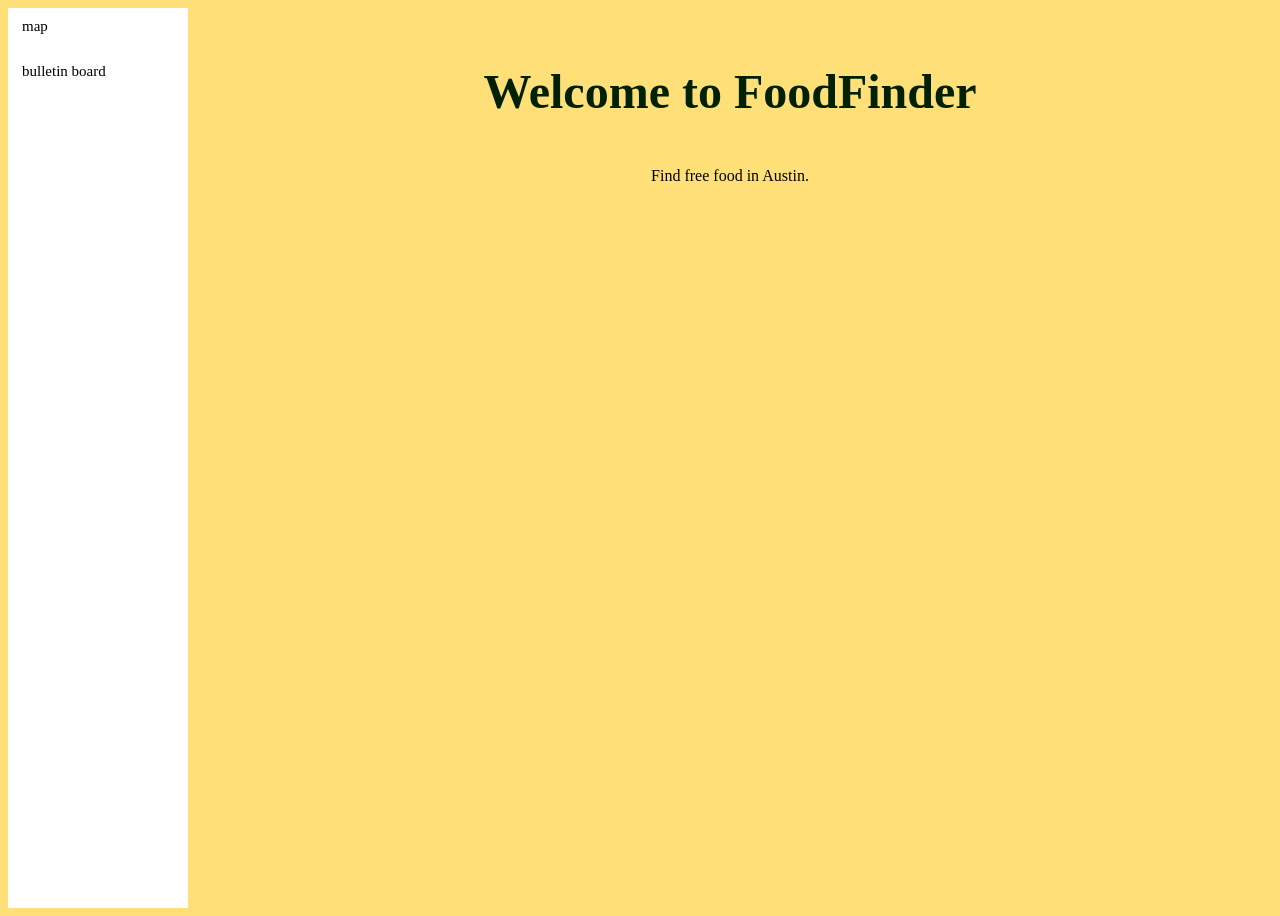
==== foodfinder/bulletin.html @ 20ea18d5 "added bulletin page" ====
<!DOCTYPE html>

<html>
   <head>
       <title>FoodFinder</title>

       <link rel="stylesheet" href="style.css">

   </head>

   <body>

       <div class="layout">

        <nav>
            <a href="index.html">map</a>
            <a href="bulletin.html">bulletin board</a>
        </nav>

        <main>

            <h1>Welcome to FoodFinder</h1>
           <p>Find free food in Austin.</p>

        </main>
           
       </div>

       <script src="script.js"></script>
   </body>
</html>
---- foodfinder/style.css ----
/* whole page i guess */
body {
    background-color: rgb(255, 223, 120);
}

/* text types */

h1 { /* heading 1 */
    color: rgb(2, 33, 2);
    font-size: 48px;
}

h2 { /* heading 2 */
    color: black;
    font-size: 30px;
}

p { /* paragraph */
    color: black;
    font-size: 16px;
}

/* wraps the page in a horizontal flex container; nav and main */
.layout {
    display: flex;
    min-height: 100vh; /* 100% of the height */
}


/* sidebar nav */
nav {
    width: 180px;
    background-color: white;
    display: flex;
    flex-direction: column;
    padding: 24px, 12px;
    gap: 8px;
}

nav a {
    color: black;
    text-decoration: none;
    padding: 10px 14px;
    border-radius: 8px;
    font-size: 15px;
}

nav a:hover {
    background-color: rgba(0, 0, 0, 0.1);
}

main {
    flex: 1;
    padding: 24px;

    display: flex;
    flex-direction: column;
    align-items: center;
}

.card {
    background-color: rgb(255, 149, 0);
    border: 1px solid rgb(255, 255, 255);
    border-radius: 12px;
    padding: 16px;
    margin-bottom: 12px;
}

main h1, main h2, main p, .card, {
  width: 100%;
  max-width: 700px;
}

/* map */
#map {
    width: 100%;
    height: 500px;
}
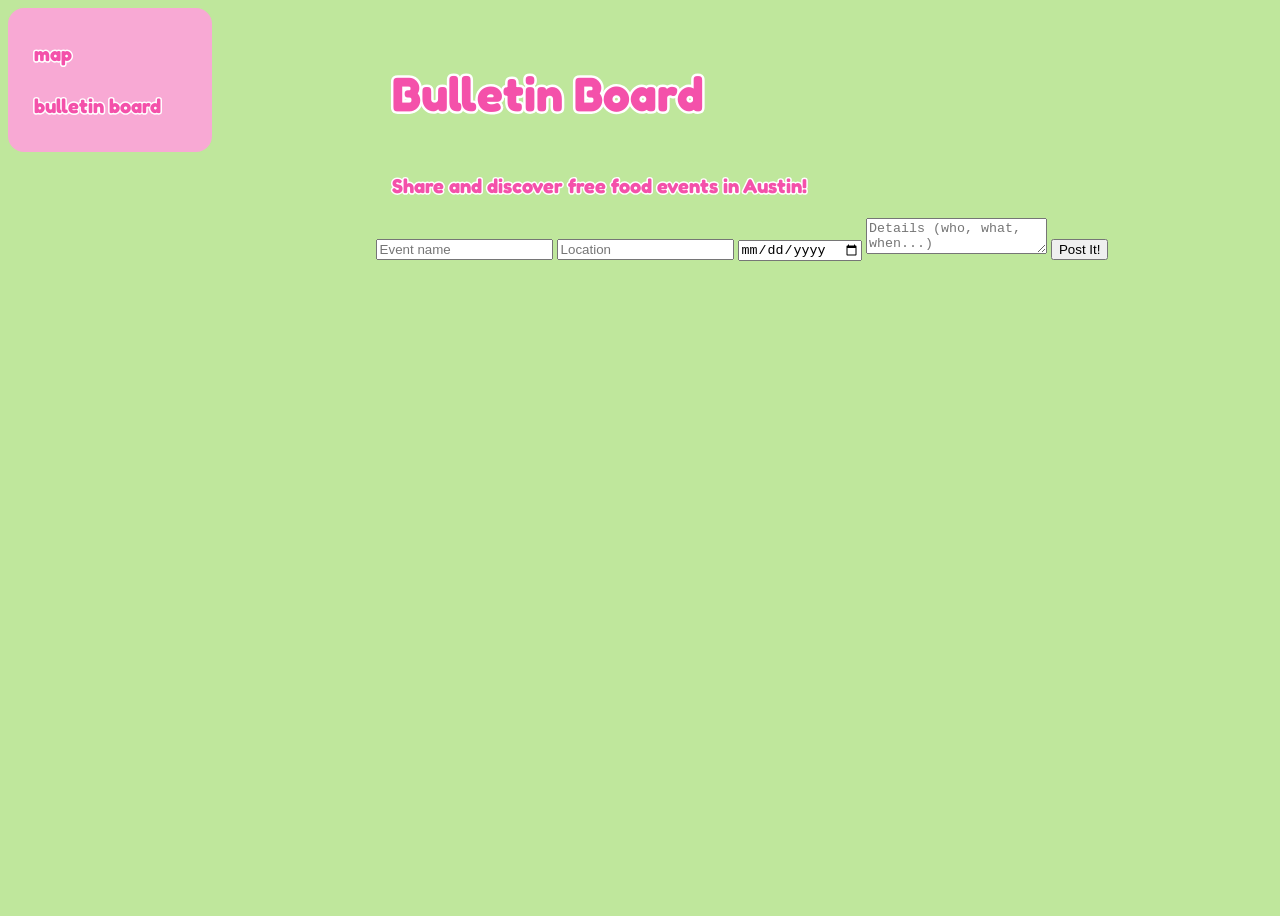
==== commit 2c2d7704: "pink & green font, added functionality to bulletin board" ====
--- a/foodfinder/bulletin.html
+++ b/foodfinder/bulletin.html
@@ -2,9 +2,10 @@
 
 <html>
    <head>
-       <title>FoodFinder</title>
+       <title>Food Finder - Bulletin Board</title>
 
        <link rel="stylesheet" href="style.css">
+       <link href="https://fonts.googleapis.com/css2?family=Fredoka:wght@700&display=swap" rel="stylesheet">
 
    </head>
 
@@ -19,8 +20,20 @@
 
         <main>
 
-            <h1>Welcome to FoodFinder</h1>
-           <p>Find free food in Austin.</p>
+            <h1>Bulletin Board</h1>
+            <p>Share and discover free food events in Austin!</p>
+
+            <!-- code for allowing people to make submissions -->
+            <div class="form-container">
+                <input type="text" id="event-title" placeholder="Event name" />
+                <input type="text" id="event-location" placeholder="Location" />
+                <input type="date" id="event-date" />
+                <textarea id="event-desc" placeholder="Details (who, what, when...)"></textarea>
+                <button onclick="addPost()">Post It!</button>
+            </div>
+
+            <!-- code for displaying posts -->
+            <div class="board" id="board"></div>
 
         </main>
            
--- a/foodfinder/style.css
+++ b/foodfinder/style.css
@@ -2,24 +2,32 @@
 
 /* whole page i guess */
 body {
-    background-color: rgb(255, 223, 120);
+    background-color: rgb(191, 231, 156);
+    font-family: 'Fredoka', sans-serif;
+    font-weight: 700;
 }
 
 /* text types */
 
 h1 { /* heading 1 */
-    color: rgb(2, 33, 2);
+    color: rgb(244, 81, 170);
     font-size: 48px;
+    -webkit-text-stroke: 5px white;
+    paint-order: stroke fill;
 }
 
 h2 { /* heading 2 */
-    color: black;
+    color: rgb(244, 81, 170);
     font-size: 30px;
+    -webkit-text-stroke: 3px white;
+    paint-order: stroke fill;
 }
 
 p { /* paragraph */
-    color: black;
-    font-size: 16px;
+    color: rgb(244, 81, 170);
+    font-size: 20px;
+    -webkit-text-stroke: 3px white;
+    paint-order: stroke fill;
 }
 
 /* wraps the page in a horizontal flex container; nav and main */
@@ -32,23 +40,29 @@
 /* sidebar nav */
 nav {
     width: 180px;
-    background-color: white;
+    background-color: rgb(248, 169, 212);
     display: flex;
     flex-direction: column;
-    padding: 24px, 12px;
+    padding: 24px 12px;
     gap: 8px;
+    height: fit-content;
+    border-radius: 16px;
 }
 
 nav a {
-    color: black;
+    color: rgb(244, 81, 170);
     text-decoration: none;
     padding: 10px 14px;
     border-radius: 8px;
-    font-size: 15px;
+    font-size: 20px;
+    -webkit-text-stroke: 3px white;
+    paint-order: stroke fill;
+    transition: transform 0.15s ease;
 }
 
 nav a:hover {
-    background-color: rgba(0, 0, 0, 0.1);
+    background-color: rgba(255, 255, 255, 0.1);
+    transform: scale(1.08);
 }
 
 main {
@@ -68,7 +82,7 @@
     margin-bottom: 12px;
 }
 
-main h1, main h2, main p, .card, {
+main h1, main h2, main p, .card {
   width: 100%;
   max-width: 700px;
 }
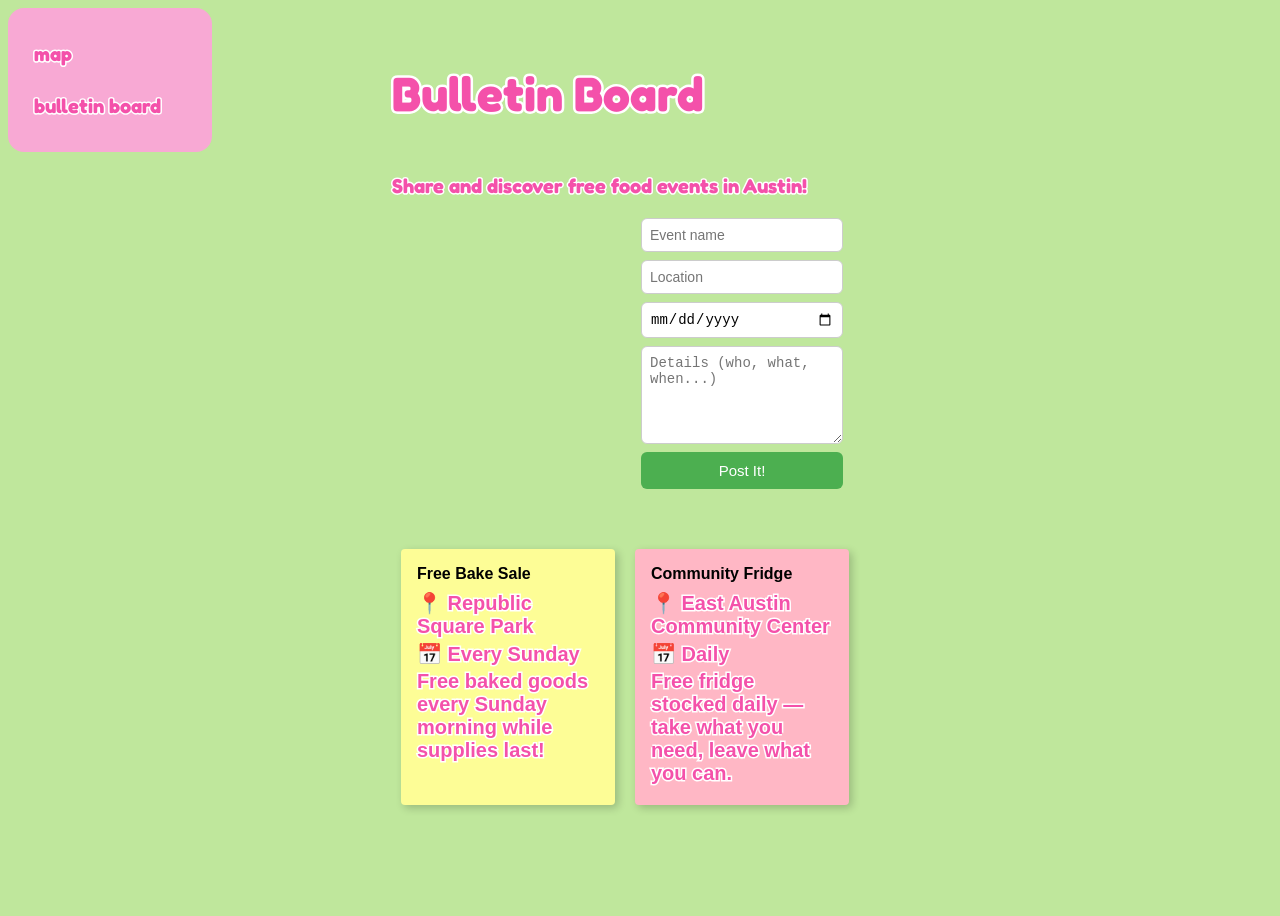
==== commit d64430db: "added a bulletin.js file and some style stuff to handle bulletin page - can now submit posts and dis" ====
--- a/foodfinder/bulletin.html
+++ b/foodfinder/bulletin.html
@@ -39,7 +39,7 @@
            
        </div>
 
-       <script src="script.js"></script>
+       <script src="bulletin.js"></script>
    </body>
 </html>
 
--- a/foodfinder/style.css
+++ b/foodfinder/style.css
@@ -91,4 +91,63 @@
 #map {
     width: 100%;
     height: 500px;
+}
+
+.form-container {
+  display: flex;
+  flex-direction: column;
+  gap: 8px;
+  max-width: 400px;
+  margin-bottom: 40px;
+}
+
+.form-container input,
+.form-container textarea {
+  padding: 8px;
+  border: 1px solid #ccc;
+  border-radius: 6px;
+  font-size: 14px;
+}
+
+.form-container textarea {
+  height: 80px;
+  resize: vertical;
+}
+
+.form-container button {
+  padding: 10px;
+  background-color: #4caf50;
+  color: white;
+  border: none;
+  border-radius: 6px;
+  cursor: pointer;
+  font-size: 15px;
+}
+
+/* The bulletin board grid */
+.board {
+  display: grid;
+  grid-template-columns: repeat(auto-fill, minmax(200px, 1fr));
+  gap: 20px;
+  padding: 20px 0;
+}
+
+/* Individual sticky notes */
+.sticky-note {
+  padding: 16px;
+  border-radius: 4px;
+  box-shadow: 3px 3px 8px rgba(0,0,0,0.2);
+  min-height: 160px;
+  font-family: 'Segoe UI', sans-serif;
+  font-size: 14px;
+  /* Slight random tilt would go here — see note below */
+}
+
+.sticky-note h3 {
+  margin: 0 0 8px 0;
+  font-size: 16px;
+}
+
+.sticky-note p {
+  margin: 4px 0;
 }
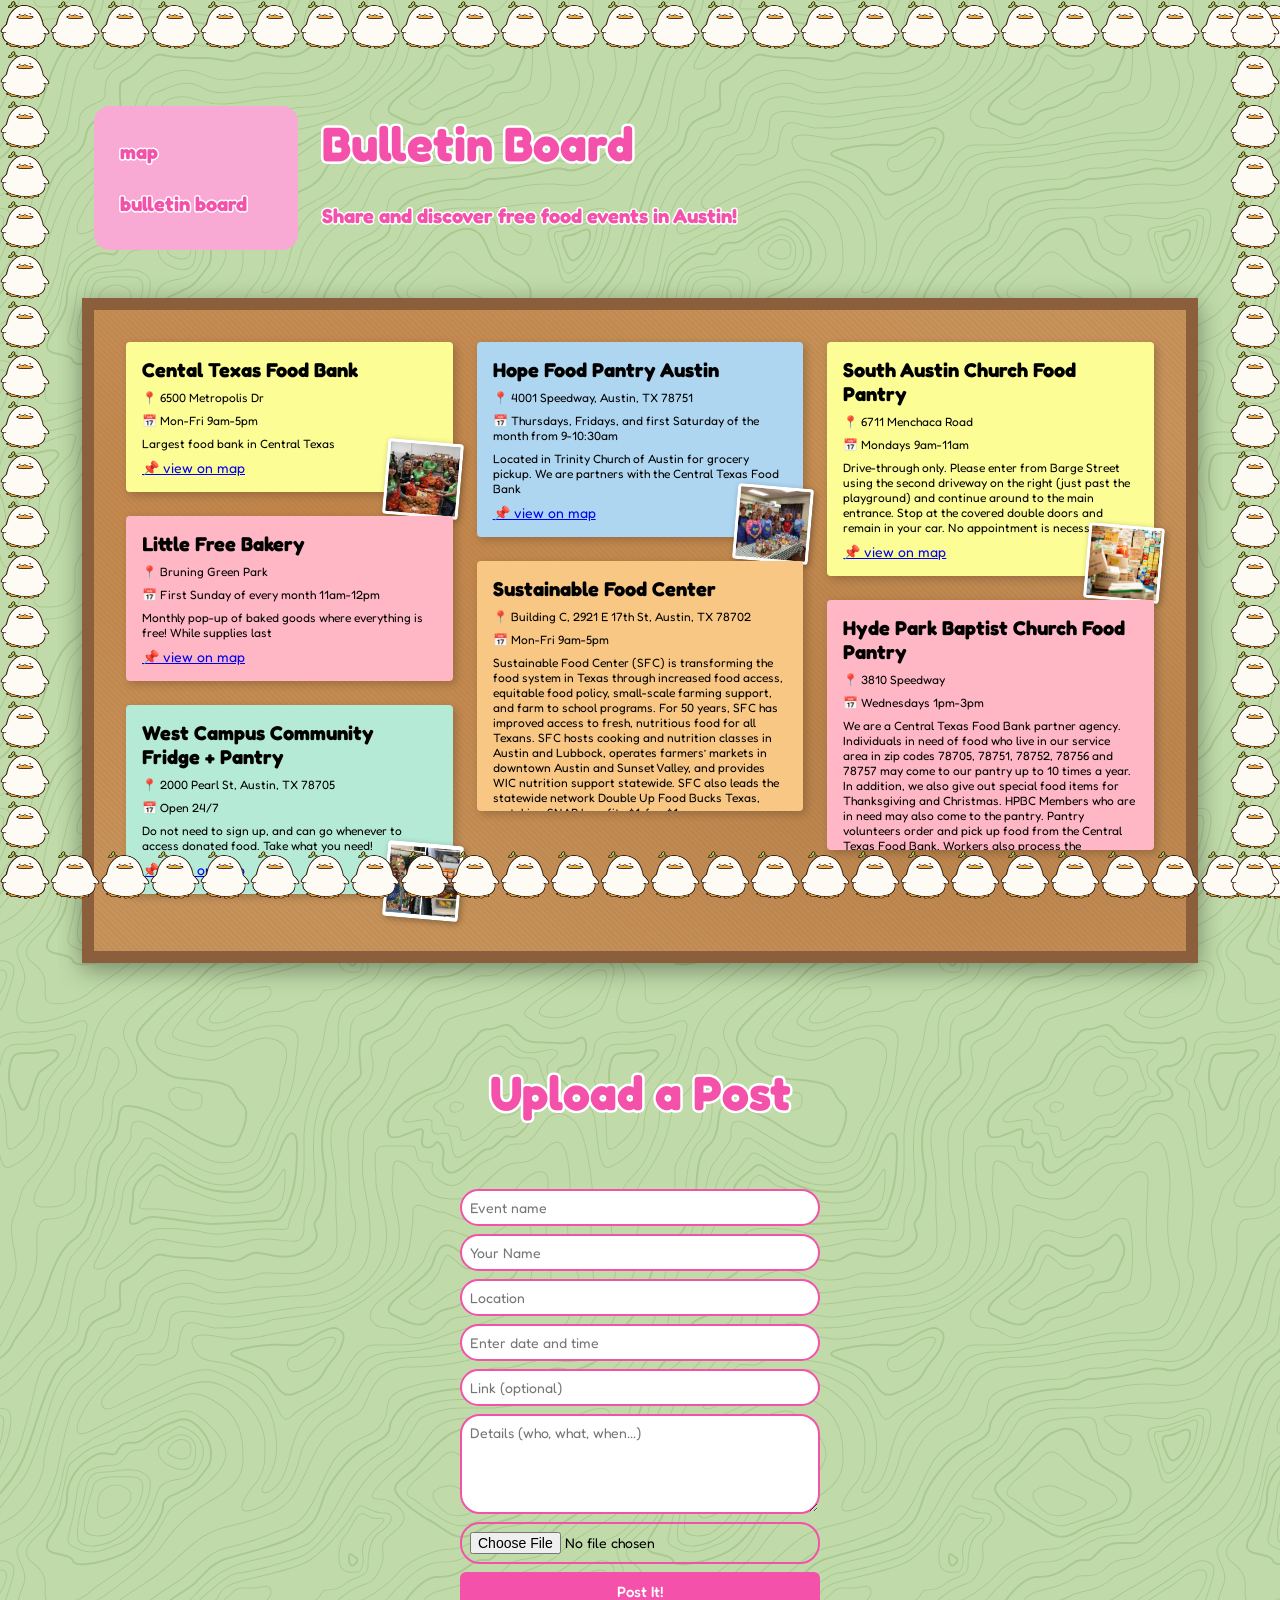
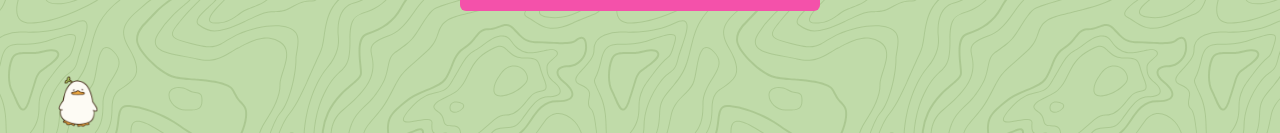
==== commit 1548ec53: "final" ====
--- a/foodfinder/bulletin.html
+++ b/foodfinder/bulletin.html
@@ -5,41 +5,54 @@
        <title>Food Finder - Bulletin Board</title>
 
        <link rel="stylesheet" href="style.css">
-       <link href="https://fonts.googleapis.com/css2?family=Fredoka:wght@700&display=swap" rel="stylesheet">
+       <link href="https://fonts.googleapis.com/css2?family=Fredoka:wght@400;700&display=swap" rel="stylesheet">
 
    </head>
 
    <body>
 
        <div class="layout">
+        <div class="header-row">
+            <nav>
+                <a href="index.html">map</a>
+                <a href="bulletin.html">bulletin board</a>
+            </nav>
+        
+            <div class ="header-text">
+                <h1>Bulletin Board</h1>
+                <p>Share and discover free food events in Austin!</p>
+            </div>
+            </div>
+            <main>
 
-        <nav>
-            <a href="index.html">map</a>
-            <a href="bulletin.html">bulletin board</a>
-        </nav>
+                <!-- code for displaying posts -->
+                <div class="board" id="board"></div>
+            
+                <h3 class="upload-title">Upload a Post</h3>
+                
+                <!-- code for allowing people to make submissions -->
+                <div class="form-container">
+                    <input type="text" id="event-title" placeholder="Event name" />
+                    <input type="userName" id="user-name" placeholder="Your Name" />
+                    <input type="text" id="event-location" placeholder="Location" />
+                    <input type="text" id="event-date" placeholder="Enter date and time" />
+                    <input type="url" id="event-link" placeholder="Link (optional)" />
+                    <textarea id="event-desc" placeholder="Details (who, what, when...)"></textarea>
+                    <input type="file" id="event-photo" accept="image/*" />
+                    <button onclick="addPost()">Post It!</button>
+                </div>
 
-        <main>
+            </main>
+        </div>
 
-            <h1>Bulletin Board</h1>
-            <p>Share and discover free food events in Austin!</p>
-
-            <!-- code for allowing people to make submissions -->
-            <div class="form-container">
-                <input type="text" id="event-title" placeholder="Event name" />
-                <input type="text" id="event-location" placeholder="Location" />
-                <input type="date" id="event-date" />
-                <textarea id="event-desc" placeholder="Details (who, what, when...)"></textarea>
-                <button onclick="addPost()">Post It!</button>
-            </div>
-
-            <!-- code for displaying posts -->
-            <div class="board" id="board"></div>
-
-        </main>
-           
-       </div>
-
+        <img src="images/harnold.png" class="harnold" id="harnold" alt="harnold" />
+       <script src="data.js"></script>
        <script src="bulletin.js"></script>
+       <div class="duck-border duck-top"></div>
+        <div class="duck-border duck-bottom"></div>
+        <div class="duck-border duck-left"></div>
+        <div class="duck-border duck-right"></div>
+       
    </body>
 </html>
 
--- a/foodfinder/style.css
+++ b/foodfinder/style.css
@@ -1,13 +1,13 @@
-
-
 /* whole page i guess */
 body {
-    background-color: rgb(191, 231, 156);
+    background-color: rgb(192, 219, 169);
+    background-image: url("data:image/svg+xml,%3Csvg xmlns='http://www.w3.org/2000/svg' width='600' height='600' viewBox='0 0 600 600'%3E%3Cpath fill='%238BAD6E' fill-opacity='0.4' d='M600 325.1v-1.17c-6.5 3.83-13.06 7.64-14.68 8.64-10.6 6.56-18.57 12.56-24.68 19.09-5.58 5.95-12.44 10.06-22.42 14.15-1.45.6-2.96 1.2-4.83 1.9l-4.75 1.82c-9.78 3.75-14.8 6.27-18.98 10.1-4.23 3.88-9.65 6.6-16.77 8.84-1.95.6-3.99 1.17-6.47 1.8l-6.14 1.53c-5.29 1.35-8.3 2.37-10.54 3.78-3.08 1.92-6.63 3.26-12.74 5.03a384.1 384.1 0 0 1-4.82 1.36c-2.04.58-3.6 1.04-5.17 1.52a110.03 110.03 0 0 0-11.2 4.05c-2.7 1.15-5.5 3.93-8.78 8.4a157.68 157.68 0 0 0-6.15 9.2c-5.75 9.07-7.58 11.74-10.24 14.51a50.97 50.97 0 0 1-4.6 4.22c-2.33 1.9-10.39 7.54-11.81 8.74a14.68 14.68 0 0 0-3.67 4.15c-1.24 2.3-1.9 4.57-2.78 8.87-2.17 10.61-3.52 14.81-8.2 22.1-4.07 6.33-6.8 9.88-9.83 12.99-.47.48-.95.96-1.5 1.48l-3.75 3.56c-1.67 1.6-3.18 3.12-4.86 4.9a42.44 42.44 0 0 0-9.89 16.94c-2.5 8.13-2.72 15.47-1.76 27.22.47 5.82.51 6.36.51 8.18 0 10.51.12 17.53.63 25.78.24 4.05.56 7.8.97 11.22h.9c-1.13-9.58-1.5-21.83-1.5-37 0-1.86-.04-2.4-.52-8.26-.94-11.63-.72-18.87 1.73-26.85a41.44 41.44 0 0 1 9.65-16.55c1.67-1.76 3.18-3.27 4.83-4.85.63-.6 3.13-2.96 3.75-3.57a71.6 71.6 0 0 0 1.52-1.5c3.09-3.16 5.86-6.76 9.96-13.15 4.77-7.42 6.15-11.71 8.34-22.44.86-4.21 1.5-6.4 2.68-8.6.68-1.25 1.79-2.48 3.43-3.86 1.38-1.15 9.43-6.8 11.8-8.72 1.71-1.4 3.26-2.81 4.7-4.3 2.72-2.85 4.56-5.54 10.36-14.67a156.9 156.9 0 0 1 6.1-9.15c3.2-4.33 5.9-7.01 8.37-8.07 3.5-1.5 7.06-2.77 11.1-4.02a233.84 233.84 0 0 1 7.6-2.2l2.38-.67c6.19-1.79 9.81-3.16 12.98-5.15 2.14-1.33 5.08-2.33 10.27-3.65l6.14-1.53c2.5-.63 4.55-1.2 6.52-1.82 7.24-2.27 12.79-5.06 17.15-9.05 4.05-3.72 9-6.2 18.66-9.9l4.75-1.82c1.87-.72 3.39-1.31 4.85-1.91 10.1-4.15 17.07-8.32 22.76-14.4 6.05-6.45 13.95-12.4 24.49-18.92 1.56-.96 7.82-4.6 14.15-8.33v-64.58c-4 8.15-8.52 14.85-12.7 17.9-2.51 1.82-5.38 4.02-9.04 6.92a1063.87 1063.87 0 0 0-6.23 4.98l-1.27 1.02a2309.25 2309.25 0 0 1-4.87 3.9c-7.55 6-12.9 10.05-17.61 13.19-3.1 2.06-3.86 2.78-8.06 7.13-5.84 6.07-11.72 8.62-29.15 10.95-11.3 1.5-20.04 4.91-30.75 11.07-1.65.94-7.27 4.27-6.97 4.1-2.7 1.58-4.69 2.69-6.64 3.66-5.63 2.8-10.47 4.17-15.71 4.17-17.13 0-41.44 11.51-51.63 22.83-12.05 13.4-31.42 27.7-45.25 31.16-7.4 1.85-11.85 7.05-14.04 14.69-1.26 4.4-1.58 8.28-1.58 13.82 0 .82.01.98.24 3.63.45 5.18.35 8.72-.77 13.26-1.53 6.2-4.89 12.6-10.59 19.43-13.87 16.65-22.88 46.58-22.88 71.68 0 2.39.02 4.26.06 8.75.12 10.8.1 15.8-.22 21.95-.56 11.18-2.09 20.73-5 29.3h-1.05c2.94-8.56 4.49-18.12 5.05-29.35.31-6.13.34-11.1.22-21.9-.04-4.48-.06-6.36-.06-8.75 0-25.32 9.07-55.47 23.12-72.32 5.6-6.72 8.88-12.99 10.38-19.03 1.09-4.4 1.18-7.85.74-12.93-.23-2.7-.24-2.86-.24-3.72 0-5.62.32-9.57 1.62-14.1 2.28-7.95 6.97-13.44 14.76-15.39 13.6-3.4 32.82-17.59 44.75-30.84C409 360.14 433.58 348.5 451 348.5c5.07 0 9.77-1.33 15.26-4.07 1.93-.96 3.9-2.05 6.58-3.62-.3.18 5.33-3.16 6.98-4.11 10.82-6.21 19.66-9.67 31.11-11.2 17.23-2.3 22.9-4.75 28.57-10.64 4.25-4.41 5.04-5.16 8.22-7.28 4.68-3.11 10.01-7.14 17.55-13.14a1113.33 1113.33 0 0 0 4.86-3.89l1.28-1.02a4668.54 4668.54 0 0 1 6.23-4.98c3.67-2.9 6.55-5.12 9.07-6.95 4.37-3.19 9.16-10.56 13.29-19.4v66.9zm0-116.23c-.62.01-1.27.06-1.95.13-6.13.63-13.83 3.45-21.83 7.45-3.64 1.82-8.46 2.67-14.17 2.71-4.7.04-9.72-.47-14.73-1.33-1.7-.3-3.26-.61-4.67-.93a31.55 31.55 0 0 0-3.55-.57 273.4 273.4 0 0 0-16.66-.88c-10.42-.16-17.2.74-17.97 2.73-.38.97.6 2.55 3.03 4.87 1.01.97 2.22 2.03 4.04 3.55a1746.07 1746.07 0 0 0 4.79 4.02c1.39 1.2 3.1 1.92 5.5 2.5.7.16.86.2 2.64.54 3.53.7 5.03 1.25 6.15 2.63 1.41 1.76 1.4 4.54-.15 8.88-2.44 6.83-5.72 10.05-10.19 10.33-3.63.23-7.6-1.29-14.52-5.06-4.53-2.47-6.82-7.3-8.32-15.26-.17-.87-.32-1.78-.5-2.86l-.43-2.76c-1.05-6.58-1.9-9.2-3.73-10.11-.81-.4-1.59-.74-2.36-1-2.27-.77-4.6-1.02-8.1-.92-2.29.07-14.7 1-13.77.93-20.55 1.37-28.8 5.05-37.09 14.99a133.07 133.07 0 0 0-4.25 5.44l-2.3 3.09-2.51 3.32c-4.1 5.36-7.06 8.48-10.39 11.12-.65.52-1.33 1.04-2.13 1.62l-4.11 2.94a106.8 106.8 0 0 0-5.16 3.99c-4.55 3.74-9.74 8.6-16.25 15.38-8.25 8.58-11.78 13.54-11.7 15.95.07 1.65 1.64 2.11 6.79 2.38 1.61.09 2.15.12 2.98.2 2.95.24 5.09.73 6.81 1.68 7.48 4.15 11.63 7.26 13.95 11.58 3.3 6.15.8 12.88-8.89 20.26-8.28 6.3-11.1 10.37-11.31 14.96-.06 1.17 0 1.93.26 4.43.69 6.47.25 10.65-2.8 17.42a44.23 44.23 0 0 1-4.16 7.53c-2.82 3.97-5.47 5.74-10.6 7.69-.43.16-3.34 1.23-4.27 1.59-1.8.68-3.38 1.36-5.01 2.14-4.18 2-8.4 4.6-13.1 8.24-8.44 6.51-13.23 14.56-15.98 25.06-1.1 4.2-1.55 6.81-2.8 15.21-1.26 8.6-2.17 12.64-4.08 16.55-2.1 4.28-11.93 26.59-12.97 28.88a382.7 382.7 0 0 1-6.37 13.41c-4.07 8.11-7.61 14.07-10.73 17.81-5.38 6.46-8.98 14.37-13.77 28.42a810.14 810.14 0 0 0-1.89 5.6c-1.8 5.35-2.96 8.6-4.26 11.85-6.13 15.32-25.43 26.31-46.46 26.31-11.2 0-20.58-2.74-31.02-8.55-5.6-3.13-4.55-2.42-22.26-14.54-14.33-9.8-17.7-10.73-20.47-6.9-.37.5-1.81 2.74-1.83 2.77a52.24 52.24 0 0 1-4.94 5.9c-.73.79-5.52 5.87-6.97 7.45-2.38 2.6-4.3 4.81-5.98 6.93a45.6 45.6 0 0 0-5.08 7.66c-1.29 2.57-1.9 5.25-2.66 10.6a997.6 997.6 0 0 1-.46 3.18h-1l.47-3.32c.77-5.45 1.4-8.2 2.75-10.9a46.54 46.54 0 0 1 5.2-7.84c1.7-2.14 3.63-4.38 6.03-6.98 1.45-1.59 6.24-6.68 6.96-7.46a51.58 51.58 0 0 0 4.84-5.78s1.47-2.26 1.86-2.8c3.25-4.5 7.08-3.44 21.84 6.67 17.67 12.08 16.62 11.38 22.19 14.48 10.3 5.73 19.5 8.43 30.53 8.43 20.65 0 39.57-10.77 45.54-25.69a219.7 219.7 0 0 0 4.24-11.8 6752.32 6752.32 0 0 0 1.88-5.6c4.83-14.16 8.47-22.14 13.96-28.73 3.05-3.66 6.56-9.57 10.6-17.61 1.97-3.93 4.04-8.31 6.35-13.38 1.03-2.28 10.88-24.61 12.98-28.91 1.85-3.79 2.75-7.76 4-16.25 1.24-8.44 1.7-11.07 2.81-15.32 2.8-10.7 7.71-18.94 16.33-25.6a73.18 73.18 0 0 1 13.29-8.35c1.66-.8 3.27-1.48 5.08-2.18.94-.36 3.86-1.43 4.28-1.59 4.95-1.88 7.44-3.55 10.14-7.33 1.35-1.9 2.68-4.3 4.06-7.37 2.97-6.58 3.39-10.59 2.72-16.9a27.13 27.13 0 0 1-.27-4.58c.22-4.94 3.21-9.24 11.7-15.7 9.33-7.11 11.66-13.34 8.62-19-2.2-4.09-6.25-7.12-13.55-11.17-1.57-.88-3.6-1.33-6.42-1.57-.8-.07-1.34-.1-2.95-.19-5.77-.3-7.63-.85-7.72-3.34-.1-2.81 3.5-7.87 11.97-16.69 6.53-6.8 11.75-11.69 16.33-15.45 1.79-1.47 3.42-2.72 5.2-4.03l4.12-2.94c.79-.58 1.46-1.08 2.1-1.59 3.26-2.6 6.16-5.65 10.21-10.94a383.2 383.2 0 0 0 2.5-3.32l2.31-3.09c1.8-2.39 3.04-4 4.29-5.48 8.47-10.17 16.98-13.96 37.27-15.3-.44.02 12-.9 14.32-.98 3.62-.1 6.05.16 8.46.98.8.27 1.62.62 2.47 1.04 2.27 1.14 3.17 3.87 4.27 10.85l.44 2.76c.17 1.07.33 1.97.5 2.83 1.44 7.69 3.62 12.29 7.8 14.57 6.76 3.68 10.6 5.15 13.99 4.94 4-.25 6.99-3.17 9.3-9.67 1.45-4.04 1.46-6.49.32-7.92-.9-1.12-2.28-1.62-5.57-2.27a55.8 55.8 0 0 1-2.67-.55c-2.54-.6-4.39-1.4-5.93-2.71a252.63 252.63 0 0 0-4.78-4.01 84.35 84.35 0 0 1-4.08-3.6c-2.73-2.6-3.86-4.43-3.28-5.95 1.02-2.64 7.82-3.54 18.93-3.37a230.56 230.56 0 0 1 16.73.88c2.76.39 3.2.49 3.68.6 1.4.3 2.95.62 4.62.91a82.9 82.9 0 0 0 14.56 1.32c5.56-.04 10.24-.86 13.73-2.6 8.1-4.05 15.89-6.9 22.17-7.56.7-.07 1.4-.11 2.05-.13v1zm0-100.94v1.5c-8.62 16.05-17.27 29.55-23.65 35.92-3.19 3.2-7.62 4.9-13.54 5.56-4.45.48-8.28.4-19.18-.2-9.91-.55-15.32-.44-20.52.78a84.05 84.05 0 0 1-15 2.11l-2.25.14c-12.49.75-19.37 1.78-32.72 5.74-4.5 1.33-9.27 2.49-14.3 3.48a246.27 246.27 0 0 1-32.6 3.97c-7.56.45-13.21.57-20.24.57-5.4 0-11.9 1.61-18 5.18-8.3 4.87-15.06 12.87-19.53 24.5a68.57 68.57 0 0 1-4.56 9.8c-3.6 6.2-6.92 8.99-13.38 12.18l-4.03 1.96a64.48 64.48 0 0 0-15.16 10.25c-8.2 7.33-13.72 16.63-22.54 35.6l-2.08 4.49c-7.3 15.7-11.5 23.3-17.35 29.87-7.7 8.66-20.25 14.42-40.31 20.08-4.37 1.23-19.04 5.08-19.24 5.13-6.92 1.87-11.68 3.34-15.63 4.92-10.55 4.22-18.71 10.52-36.38 26.52l-1.7 1.54c-8.58 7.76-13.41 11.9-18.81 15.88-3.95 2.9-8 5.67-12.97 8.91-2.06 1.34-10.3 6.6-12.33 7.94-11.52 7.5-18.53 13.04-24.62 20.08a62.01 62.01 0 0 0-6.44 8.85c-4.13 6.91-6.27 13.15-9.2 25.11l-1.54 6.26c-.6 2.45-1.15 4.54-1.72 6.58-2.97 10.7-6.9 17.36-14.78 26.91L69.6 491a148.51 148.51 0 0 0-4.19 5.3 23.9 23.9 0 0 0-3.44 6.28c-1.16 3.23-1.52 5.9-1.87 11.94-.58 10.05-1.42 15.04-4.63 22.67-1.57 3.72-5.66 14.02-6.41 15.8a73.46 73.46 0 0 1-3.57 7.4c-2.88 5.14-6.71 10.12-13.12 16.95-5.96 6.36-8.87 10.9-10.61 16a56.88 56.88 0 0 0-1.38 4.82l-.46 1.84h-1.03l.52-2.08c.52-2.09.92-3.49 1.4-4.9 1.8-5.25 4.78-9.9 10.84-16.36 6.35-6.78 10.13-11.7 12.97-16.77a72.5 72.5 0 0 0 3.52-7.29c.75-1.76 4.84-12.06 6.4-15.8 3.17-7.5 3.99-12.4 4.56-22.33.35-6.14.72-8.88 1.93-12.23a24.9 24.9 0 0 1 3.58-6.54c1.27-1.7 2.6-3.37 4.22-5.34l4.11-4.95c7.8-9.46 11.66-16 14.59-26.54.56-2.04 1.1-4.12 1.71-6.56l1.53-6.26c2.96-12.04 5.13-18.36 9.32-25.39 1.84-3.08 4-6.05 6.54-8.99 6.17-7.12 13.24-12.7 24.83-20.26 2.05-1.33 10.28-6.6 12.33-7.94 4.96-3.22 9-5.98 12.92-8.87 5.37-3.95 10.19-8.08 18.74-15.82l1.7-1.54c17.76-16.09 25.98-22.43 36.67-26.7 4-1.6 8.8-3.09 15.75-4.96.21-.06 14.87-3.9 19.22-5.13 19.9-5.61 32.32-11.31 39.85-19.78 5.76-6.48 9.93-14.02 17.18-29.64l2.09-4.5c8.87-19.07 14.44-28.46 22.77-35.9a65.48 65.48 0 0 1 15.38-10.4l4.04-1.97c6.3-3.1 9.47-5.77 12.96-11.77a67.6 67.6 0 0 0 4.48-9.67c4.56-11.84 11.47-20.02 19.97-25 6.25-3.66 12.93-5.32 18.5-5.32 7.01 0 12.65-.12 20.17-.57a245.3 245.3 0 0 0 32.47-3.96c5-.98 9.75-2.13 14.22-3.45 13.43-3.98 20.38-5.02 32.94-5.78l2.24-.14c5.76-.37 9.8-.9 14.85-2.09 5.31-1.25 10.79-1.35 22.6-.7 9.04.5 12.84.58 17.21.1 5.71-.62 9.94-2.26 12.95-5.26 6.44-6.45 15.3-20.37 24.35-36.72zm0 450.21c-1.28-4.6-2.2-10.55-3.33-20.25l-.24-2.04-.23-2.03c-1.82-15.7-3.07-21.98-5.55-24.47-2.46-2.46-3.04-5.03-2.52-8.64.1-.6.18-1.1.39-2.15.69-3.54.77-5.04.08-6.84-.91-2.38-3.31-4.41-7.79-6.26-5.08-2.09-6.52-4.84-4.89-8.44.66-1.45 1.79-3.02 3.52-5.01 1.04-1.2 5.48-5.96 5.08-5.53 6.15-6.7 8.98-11.34 8.98-16.48a15.2 15.2 0 0 1 6.5-12.89v1.26a14.17 14.17 0 0 0-5.5 11.63c0 5.47-2.93 10.29-9.24 17.16.38-.42-4.04 4.33-5.07 5.5-1.67 1.93-2.75 3.43-3.36 4.77-1.37 3.04-.23 5.22 4.36 7.1 4.71 1.95 7.32 4.16 8.34 6.83.78 2.04.7 3.67-.03 7.4-.2 1.03-.3 1.51-.38 2.09-.48 3.33.03 5.59 2.23 7.8 2.74 2.74 3.98 8.96 5.84 25.06l.24 2.03.23 2.04c.82 7.01 1.53 12.06 2.34 16.03v4.33zm0-62.16c-1.4-3.13-4.43-9.9-4.95-11.17-1.02-2.53-1.25-3.8-.91-5.18.2-.84 2.05-4.68 2.32-5.33a70.79 70.79 0 0 0 3.54-11.2v3.99a62.82 62.82 0 0 1-2.62 7.6c-.31.75-2.09 4.46-2.27 5.18-.28 1.12-.08 2.22.87 4.57.41 1.02 2.5 5.7 4.02 9.09v2.45zm0-85.09c-1.65 1.66-3.66 2.9-6.4 4.13-.25.1-13.97 5.47-20.4 8.43-9.35 4.32-16.7 5.9-23.03 5.25-5.08-.53-9.02-2.25-14.77-5.92l-3.2-2.07a77.4 77.4 0 0 0-5.44-3.27c-4.05-2.18-3.25-5.8 1.47-10.47 3.71-3.68 9.6-7.93 18.73-13.8l4.46-2.82c17.95-11.33 18.22-11.5 22.27-14.74 11.25-9 19.69-14.02 26.31-15.1v1.02c-6.37 1.1-14.62 6-25.69 14.86-4.1 3.28-4.34 3.44-22.36 14.8a652.4 652.4 0 0 0-4.45 2.83c-9.07 5.83-14.92 10.05-18.57 13.66-4.31 4.28-4.95 7.13-1.7 8.88 1.7.91 3.29 1.88 5.5 3.3l3.2 2.08c5.64 3.59 9.45 5.25 14.34 5.76 6.13.64 13.32-.9 22.52-5.15 6.46-2.98 20.18-8.35 20.4-8.44 3.04-1.37 5.1-2.71 6.81-4.69v1.47zm0-41.37v1c-6.56.26-12.11 3.13-19.71 9.08l-4.63 3.68a51.87 51.87 0 0 1-4.4 3.14c-.82.52-5.51 3.33-6.22 3.76-3.31 2-6.15 3.8-8.87 5.6a112.61 112.61 0 0 0-8.16 5.92c-4.61 3.72-7.4 6.9-7.97 9.35-.63 2.67 1.48 4.53 7.05 5.46 10.7 1.78 20.92-.05 30.45-4.65a61.96 61.96 0 0 0 17.1-12.2 41.8 41.8 0 0 0 5.36-7.42v1.92a38.94 38.94 0 0 1-4.64 6.19 62.95 62.95 0 0 1-17.39 12.41c-9.7 4.68-20.13 6.55-31.05 4.73-6.06-1-8.65-3.29-7.85-6.67.64-2.74 3.53-6.05 8.31-9.9 2.35-1.9 5.1-3.88 8.24-5.97 2.73-1.82 5.58-3.61 8.9-5.62.72-.44 5.4-3.24 6.22-3.75 1.26-.8 2.6-1.76 4.3-3.09.8-.62 3.9-3.1 4.63-3.67 7.77-6.1 13.49-9.04 20.33-9.3zm0-154.6v1c-1.75-.24-4.3.23-7.82 1.55-10.01 3.75-13.8 5.07-19.15 6.76-1.78.56-2.63.83-3.87 1.24-1.48.5-3.16.76-6.74 1.16a1550.34 1550.34 0 0 0-2.64.3c-7.8.94-11.28 2.47-11.28 6.07 0 4.45 2.89 13.18 7.96 25.81a57.34 57.34 0 0 1 2.33 7.6 258.32 258.32 0 0 1 .84 3.46c1.86 7.62 3.17 10.71 5.56 11.67 2.21.88 4.7.6 7.47-.72 3.48-1.69 7.22-4.94 11.2-9.47 1.52-1.7 2.97-3.49 4.59-5.57l3.16-4.1c2.59-3.23 6.07-12.21 8.39-20.23v3.45c-2.29 7.2-5.27 14.5-7.61 17.41-.44.55-2.67 3.46-3.15 4.09-1.63 2.1-3.1 3.9-4.62 5.62-4.08 4.61-7.9 7.94-11.53 9.7-2.99 1.44-5.77 1.75-8.28.74-2.84-1.13-4.2-4.34-6.15-12.35a2097.48 2097.48 0 0 1-.84-3.46c-.8-3.2-1.47-5.45-2.28-7.46-5.14-12.8-8.04-21.55-8.04-26.19 0-4.37 3.84-6.06 12.16-7.07a160.9 160.9 0 0 1 2.65-.3c3.5-.39 5.15-.64 6.53-1.1 1.26-.42 2.1-.7 3.88-1.26 5.34-1.68 9.11-3 19.1-6.74 3.53-1.32 6.22-1.84 8.18-1.61zM0 292c10.13-11.31 18.13-23.2 23.07-35.39 3.3-8.14 6.09-16.12 10.81-30.55l1.59-4.84c6.53-19.94 10.11-29.82 14.77-39.56 6.07-12.72 12.55-21.18 20.27-25.54 6.66-3.76 10.2-7.86 12.22-13.15a46.6 46.6 0 0 0 1.86-6.58c1.23-5.2 2.05-7.59 3.93-10.36 2.45-3.62 6.27-6.53 12.1-8.96 15.78-6.58 16.73-7.04 18.05-9.01.65-.98.83-2.15.74-4.51-.03-.73-.23-3.82-.24-4A93.8 93.8 0 0 1 119 94c0-10.04.18-11.37 2.37-13.15.52-.42 1.13-.8 2.07-1.3.27-.14 2.18-1.12 2.84-1.48a68.4 68.4 0 0 0 9.12-5.87c2.06-1.54 2.64-2.14 8.01-7.93 3.78-4.09 6.21-6.36 8.96-8.12 3.64-2.33 7.2-3.12 10.9-2.11 4.4 1.2 10.81 2 18.78 2.46 6.9.4 12.9.5 21.95.5 4.87 0 8.97.47 15.4 1.57 7.77 1.33 9.3 1.54 12.38 1.54 4.05 0 7.43-.88 10.68-2.95 5.06-3.22 8.11-4.67 11.2-5.2 3.62-.64 4.77-.46 16.55 2.06 17.26 3.7 30.85 1.36 41.06-9.7 5.1-5.53 5.48-8.9 3.48-14.8-.83-2.42-1.03-3.1-1.17-4.3-.29-2.52.5-4.71 2.71-6.93 2.65-2.65 4.72-9.17 6.22-18.29h2.03c-1.56 9.71-3.77 16.65-6.83 19.7-1.79 1.8-2.36 3.39-2.14 5.28.11 1 .3 1.63 1.07 3.9 2.22 6.53 1.76 10.66-3.9 16.8-10.77 11.66-25.07 14.13-42.95 10.3-11.42-2.45-12.55-2.62-15.78-2.06-2.77.48-5.62 1.84-10.47 4.92a20.93 20.93 0 0 1-11.76 3.27c-3.25 0-4.81-.22-12.73-1.57C212.74 59.46 208.73 59 204 59c-9.1 0-15.11-.1-22.07-.5-8.09-.47-14.62-1.29-19.2-2.54-5.62-1.53-10.17 1.38-17.85 9.66-5.5 5.94-6.08 6.53-8.28 8.18a70.38 70.38 0 0 1-9.38 6.03c-.68.37-2.58 1.35-2.84 1.49-.84.44-1.35.76-1.75 1.08C121.16 83.6 121 84.8 121 94c0 1.85.06 3.54.17 5.44 0 .17.2 3.28.24 4.03.1 2.75-.13 4.29-1.08 5.71-1.67 2.5-2.27 2.8-18.95 9.74-5.48 2.29-8.99 4.96-11.2 8.24-1.71 2.51-2.47 4.73-3.64 9.7-.83 3.5-1.21 4.92-1.94 6.83-2.18 5.73-6.05 10.19-13.1 14.18-7.3 4.12-13.55 12.28-19.46 24.66-4.6 9.64-8.17 19.46-14.67 39.32l-1.58 4.84c-4.75 14.47-7.54 22.48-10.86 30.69-5.28 13.01-13.95 25.65-24.93 37.6v-2.97zm0 78v-.5l1-.01c6.32 0 7.47 5.2 4.6 13.36a60.36 60.36 0 0 1-5.6 11.3v-1.92a57.76 57.76 0 0 0 4.65-9.72c2.69-7.6 1.71-12.02-3.65-12.02-.34 0-.67 0-1 .02v-46.59a340.96 340.96 0 0 0 13.71-8.34c13.66-9.46 29.79-37.6 29.79-53.59 0-18.1 21.57-72.64 32.23-79.42 12.71-8.09 32.24-27.96 35.8-37.75 1.93-5.3 5.5-7.27 14.42-9.37 6.15-1.44 8.64-2.42 10.67-4.79 1.5-1.74 2.72-4.79 4.33-10.3.23-.78 1.9-6.68 2.43-8.46 3.62-12.08 7.3-18.49 13.47-20.39 2.5-.76 3.03-.98 9.74-3.7 7.49-3.03 11.97-4.43 17.12-4.92 6.75-.65 13.13.75 19.55 4.67 5.43 3.32 12.19 4.72 20.17 4.56 6.03-.12 12.2-1.07 19.83-2.8 1.82-.4 7.38-1.74 8.26-1.94 2.69-.6 4.34-.89 5.48-.89 4.97 0 8.93-.05 14.2-.27 7.9-.32 15.56-.92 22.75-1.88 8.5-1.14 15.9-2.73 21.88-4.82 18.9-6.62 32.64-18.3 33.67-27.59.29-2.56.4-2.96 2.79-11.11 2.33-7.95 3.21-12.93 2.72-18.23-.2-2.24-.69-4.38-1.48-6.42-1.5-3.92-2.63-9.4-3.43-16.18h.9c.77 6.47 1.89 11.72 3.47 15.82a24.93 24.93 0 0 1 1.54 6.69c.5 5.46-.4 10.54-2.77 18.6-2.36 8.06-2.47 8.47-2.74 10.95-1.09 9.75-15.1 21.68-34.33 28.41-6.06 2.12-13.52 3.72-22.09 4.87-7.22.96-14.92 1.57-22.83 1.89-5.3.21-9.27.27-14.25.27-1.04 0-2.64.27-5.26.87-.87.2-6.43 1.53-8.26 1.94-7.68 1.73-13.92 2.7-20.03 2.82-8.15.17-15.1-1.27-20.71-4.7-6.23-3.81-12.4-5.16-18.93-4.54-5.04.48-9.44 1.86-16.84 4.86-6.75 2.74-7.29 2.95-9.82 3.73-5.73 1.76-9.28 7.96-12.81 19.72-.53 1.77-2.2 7.66-2.43 8.46-1.66 5.65-2.91 8.78-4.53 10.67-2.22 2.58-4.84 3.62-12.01 5.3-7.8 1.83-11.13 3.66-12.9 8.54-3.65 10.04-23.32 30.06-36.2 38.25C65.94 190 44.5 244.2 44.5 262c0 16.34-16.3 44.78-30.22 54.41-2.14 1.48-8.24 5.12-14.28 8.68v-1.16 46.09zm0-173.7v-1.11c7.42-3.82 14.55-10.23 21.84-18.98 3.8-4.56 14.21-18.78 15.79-20.55 1.8-2.04 4.06-3.96 7.42-6.45 1.08-.8 4.92-3.57 5.49-3.99 9.36-6.85 14-11.96 15.98-19.36.8-2.98 1.54-6.78 2.46-12.3.23-1.44 2-12.46 2.56-15.79 2.87-16.77 5.73-26.79 10.07-32.1C92.46 52.43 101.5 38.13 101.5 33c0-2.54.34-3.35 6.05-15.71.68-1.49 1.25-2.74 1.77-3.93 2.5-5.75 3.9-10.04 4.14-13.36h1c-.23 3.48-1.66 7.87-4.23 13.76-.52 1.2-1.09 2.45-1.78 3.95-5.54 12.01-5.95 12.99-5.95 15.29 0 5.47-9.09 19.84-20.11 33.31-4.2 5.12-7.03 15.06-9.86 31.64-.57 3.33-2.33 14.33-2.57 15.78-.92 5.56-1.67 9.38-2.48 12.4-2.05 7.68-6.82 12.93-16.35 19.91l-5.49 3.98c-3.3 2.45-5.51 4.34-7.27 6.31-1.53 1.73-11.94 15.93-15.76 20.53-7.52 9.02-14.88 15.6-22.61 19.46zm0 361.83v-4.33c.48 2.36 1 4.35 1.6 6.15 2 6.03 4.6 8.26 8.19 6.59C28.76 557.69 43.5 542.4 43.5 527c0-16.2 6.37-31.99 17.1-46.3 1.88-2.5 3.66-4.4 5.53-6 .73-.62 1.45-1.18 2.3-1.8l2-1.43c3.68-2.68 5.32-5.28 7.08-12.59.75-3.07 1.38-5.02 4.2-13.26l.63-1.88c3.24-9.58 4.56-14.97 4.17-18.65-.48-4.43-3.8-5.23-11.3-1.64a81.12 81.12 0 0 1-9.15 3.7c-13.89 4.67-26.96 5.8-42.66 5.42l-1.95-.05-1.45-.02a39.8 39.8 0 0 0-15.05 2.96A21.81 21.81 0 0 0 0 438.37v-1.26a23.55 23.55 0 0 1 4.55-2.57 40.77 40.77 0 0 1 16.92-3.02l1.95.05c15.6.38 28.57-.75 42.32-5.37a80.12 80.12 0 0 0 9.04-3.65c8.04-3.84 12.16-2.85 12.72 2.43.42 3.89-.92 9.34-4.21 19.08l-.64 1.88c-2.8 8.2-3.43 10.15-4.16 13.18-1.82 7.52-3.59 10.34-7.47 13.16l-2 1.43c-.84.6-1.54 1.15-2.25 1.75a35.45 35.45 0 0 0-5.37 5.84c-10.61 14.15-16.9 29.74-16.9 45.7 0 15.88-15 31.45-34.29 40.45-4.3 2.01-7.39-.66-9.56-7.18-.23-.68-.44-1.39-.65-2.13zm0-62.16v-2.45l1.46 3.27c2.1 4.8 3.46 10.33 4.26 16.77.66 5.3.84 9.3 1.04 18.5.2 9.32.5 12.75 1.63 15.05 1.28 2.6 3.67 2.35 8.29-1.5 17.14-14.3 21.82-22.9 21.82-38.62 0-7.17 1.1-12.39 3.7-17.68 2.27-4.67 3.65-6.62 13.4-19.62a69.8 69.8 0 0 1 7.6-8.79 44.76 44.76 0 0 1 3.54-3.06c.38-.3.64-.52.89-.74a10.47 10.47 0 0 0 2.63-3.32 35.78 35.78 0 0 0 2.26-5.94l.37-1.2.36-1.15c.29-.91.48-1.55.66-2.16.45-1.53.74-2.68.91-3.66.38-2.2.12-3.49-.85-4.15-2.35-1.61-9.28-.24-23.8 4.94-9.54 3.4-16.12 4.17-27.85 4.26-7.71.06-10.43.4-13.25 2.12-3.48 2.12-5.84 6.4-7.58 14.26-.5 2.2-.99 4.19-1.49 5.98v-3.98l.51-2.22c1.8-8.1 4.28-12.6 8.04-14.9 3.04-1.85 5.86-2.2 13.77-2.26 11.61-.09 18.1-.84 27.51-4.2 14.93-5.32 21.95-6.71 24.7-4.83 1.38.94 1.71 2.6 1.28 5.15a33.69 33.69 0 0 1-.94 3.78l-.66 2.17-.36 1.15-.37 1.2a36.64 36.64 0 0 1-2.33 6.1c-.8 1.53-1.61 2.52-2.86 3.61l-.92.77-1.02.83c-.9.74-1.65 1.4-2.47 2.18a68.84 68.84 0 0 0-7.48 8.66c-9.7 12.93-11.07 14.87-13.31 19.46-2.52 5.15-3.59 10.22-3.59 17.24 0 16.04-4.82 24.91-22.18 39.38-5.04 4.2-8.18 4.55-9.83 1.18-1.22-2.5-1.52-5.94-1.73-15.47-.2-9.16-.38-13.15-1.03-18.4-.79-6.34-2.12-11.8-4.19-16.49L0 495.98zM379.27 0h1.04l1.5 5.26c3.28 11.56 4.89 19.33 5.26 27.8.49 11.01-1.52 21.26-6.63 31.17-7.8 15.13-20.47 26.5-36.22 34.1-12.38 5.96-26.12 9.17-36.22 9.17-6.84 0-17.24 1.38-37.27 4.62l-2.27.37c-24.5 3.99-31.65 5-37.46 5-3.49 0-4.08-.08-19.54-2.8-3.56-.64-6.32-1.1-9-1.5-20.23-2.96-31-1.2-31.96 7.86-.1.85-.18 1.72-.29 2.81l-.27 2.73c-1.1 10.9-2.02 15.73-4.31 19.96-2.9 5.34-7.77 7.95-15.63 7.95-10.2 0-12.92.6-15.5 3.17.52-.51-5.03 5.85-8.16 8.7-2.75 2.5-14.32 12.55-15.77 13.83a341.27 341.27 0 0 0-6.54 5.92c-6.97 6.49-11.81 11.76-14.6 16.15-5.92 9.3-10.48 18.04-11.69 24.08-1.66 8.3 3.67 9.54 19.02 1.21a626.23 626.23 0 0 1 44.54-21.9c3.5-1.56 14.04-6.2 15.68-6.95 5.05-2.25 8.3-3.8 10.78-5.15l1.95-1.07 2.18-1.18c1.76-.94 3.38-1.76 5-2.55 18.1-8.72 34.48-10.46 50.33-1.2 22.89 13.34 38.28 37.02 38.28 56.44 0 19.12-.73 25.13-5.18 33.2a45.32 45.32 0 0 1-4.94 7.12c-6.47 7.77-11.81 16.2-12.76 21.27-1.2 6.34 4.69 7.03 20.17-.05 13.31-6.08 22.4-14.95 28.5-26.32a80.51 80.51 0 0 0 6.1-15.13c.9-2.98 3.17-11.65 3.41-12.48a29.02 29.02 0 0 1 1.75-4.83c7.47-14.93 21.09-30.5 36.25-37.24 7.61-3.38 13-9.65 19.4-20.79.84-1.48 4.26-7.64 5.14-9.17 3.52-6.1 6.22-9.7 9.37-11.98 10.15-7.4 28.7-11.1 50.29-11.1 7.52 0 16.54-1.24 27.51-3.58a420.1 420.1 0 0 0 14.96-3.52c-1.3.33 15.54-3.98 19.42-4.89 14.15-3.33 41.07-5.01 64.11-5.01 17.36 0 27.82-9.23 38.53-38.67 6.62-18.21 6.62-26.37 2.69-34.35l-1.18-2.37A13.36 13.36 0 0 1 587.5 58c0-4.03 0-4.01 2.5-24.56.46-3.73.8-6.74 1.12-9.64.9-8.45 1.38-15.2 1.38-20.8 0-.94-.02-1.94-.04-3h1c.03 1.06.04 2.06.04 3 0 5.65-.48 12.43-1.39 20.9-.3 2.91-.66 5.93-1.11 9.66-2.5 20.45-2.5 20.47-2.5 24.44 0 1.97.45 3.57 1.45 5.68.24.51 1.16 2.35 1.17 2.36 4.06 8.24 4.06 16.68-2.65 35.13-10.84 29.8-21.63 39.33-39.47 39.33-22.96 0-49.83 1.68-63.89 4.99-3.86.9-20.69 5.2-19.4 4.88a421.05 421.05 0 0 1-14.99 3.53c-11.04 2.35-20.11 3.6-27.72 3.6-21.4 0-39.76 3.67-49.7 10.9-3 2.19-5.64 5.7-9.1 11.68-.87 1.52-4.29 7.68-5.14 9.17-6.49 11.3-12 17.71-19.86 21.2-14.9 6.63-28.38 22.03-35.75 36.77a28.17 28.17 0 0 0-1.69 4.67c-.23.8-2.5 9.49-3.4 12.5a81.48 81.48 0 0 1-6.19 15.3c-6.2 11.56-15.44 20.58-28.96 26.76-16.1 7.36-23 6.55-21.58-1.04 1-5.29 6.4-13.83 12.99-21.73a44.33 44.33 0 0 0 4.82-6.96c4.35-7.88 5.06-13.77 5.06-32.72 0-19.04-15.19-42.4-37.72-55.55-15.57-9.08-31.62-7.38-49.45 1.21a132.9 132.9 0 0 0-7.14 3.71l-1.95 1.07a158.83 158.83 0 0 1-10.85 5.19c-1.65.74-12.18 5.38-15.69 6.95a625.25 625.25 0 0 0-44.46 21.86c-15.95 8.66-22.37 7.16-20.48-2.29 1.24-6.2 5.83-15.02 11.82-24.42 2.85-4.48 7.74-9.8 14.77-16.34 1.98-1.85 4.12-3.79 6.56-5.94 1.46-1.29 13.02-11.33 15.75-13.82 3.09-2.8 8.6-9.14 8.14-8.67 2.82-2.82 5.75-3.46 16.2-3.46 7.5 0 12.04-2.43 14.75-7.42 2.2-4.07 3.11-8.84 4.2-19.59l.26-2.73.3-2.81c.56-5.42 4.47-8.5 11.23-9.6 5.44-.88 12.51-.51 21.86.86 2.7.4 5.47.86 9.04 1.49 15.33 2.7 15.96 2.8 19.36 2.8 5.73 0 12.9-1.03 37.3-5l2.27-.36c20.1-3.26 30.52-4.64 37.43-4.64 9.95 0 23.54-3.18 35.78-9.08 15.57-7.5 28.09-18.73 35.78-33.65 5.02-9.75 7-19.82 6.51-30.67-.37-8.37-1.96-16.08-5.23-27.57L379.27 0zm13.68 0h1.02c.78 3.9 1.92 8.7 3.51 14.88 3.63 14.05 3.06 27.03-.75 38.77a61 61 0 0 1-11.35 20.68 138.36 138.36 0 0 1-19.32 18.77c-11.32 9.02-23.36 15.49-35.95 18.39a258.63 258.63 0 0 1-22.57 4.07c-3.17.44-6.36.85-10.3 1.32l-9.39 1.12c-11.53 1.41-17.45 2.55-21.64 4.46-9.28 4.21-28.35 6.04-49.21 6.04-1.37 0-2.8-.12-4.3-.35-2.62-.41-5-1.03-9.14-2.29-7.34-2.21-9.63-2.75-12.63-2.56-3.9.23-6.63 2.29-8.47 6.89-1.86 4.66-2.42 7.53-3.34 14.98-1.1 8.98-2.87 12.12-9.97 14.3a40.12 40.12 0 0 0-6.8 2.66c-.63.33-1.16.64-1.76 1.02l-1.34.86c-1.9 1.14-3.86 1.49-9.25 1.49-3.2 0-8.83-.55-9.51-.39-1.22.28-.75-.14-7.14 6.24-1.5 1.5-3.49 3.18-6.32 5.37-1.52 1.18-7.16 5.43-7.94 6.03-4.96 3.78-8.33 6.6-11.06 9.38-4.88 4.98-6.85 9.15-5.56 12.7 1.34 3.67 4.07 4.42 8.9 2.82a55.72 55.72 0 0 0 7.77-3.48c1.5-.77 7.78-4.13 9.37-4.96a116.8 116.8 0 0 1 12.31-5.68 162.2 162.2 0 0 0 11.04-4.84c2.04-.97 10.74-5.16 13-6.22 4.41-2.1 8.1-3.78 11.65-5.29 17.14-7.3 29.32-9.9 37.67-6.65l5.43 2.1c2.3.88 4.17 1.62 6.02 2.38a150.9 150.9 0 0 1 13.07 6c18.34 9.63 30.35 22.13 34.79 39.87 6.96 27.85 3.6 45.53-8.08 62.4-3.97 5.75-3.52 9.2.06 8.97 4.14-.28 10.21-4.95 15.11-12.52 3.1-4.8 5.1-10.45 8.05-21.53l1.69-6.35c.66-2.47 1.24-4.52 1.83-6.5 4.93-16.56 11-27.28 21.56-34.76 7.15-5.06 23.73-15.5 25.48-16.75 6.74-4.81 10.53-9.44 14.34-18 7.74-17.44 21.09-24.34 44.47-24.34 9.36 0 17.91-1.13 29.53-3.49a624.86 624.86 0 0 0 6.2-1.28c2.4-.5 4.07-.84 5.66-1.13 4.03-.74 7.04-1.1 9.61-1.1 4.44 0 9.39-1 31.39-5.99l2.95-.66c16.34-3.67 25.64-5.35 31.66-5.35 1.54 0 2.4.01 6.4.1 7.8.15 12.27.13 17.33-.2 16.41-1.06 26.73-5.36 29.8-14.56a87.1 87.1 0 0 1 3.55-8.83c-.15.31 2.29-4.96 2.9-6.38 5.38-12.3 5.57-21.92-1.44-39.44a86.4 86.4 0 0 1-5.26-20.72c-1.61-11.98-1.38-23.14.1-40.35l.2-2.12h1l-.2 2.2c-1.48 17.15-1.7 28.24-.11 40.14a85.4 85.4 0 0 0 5.2 20.47c7.1 17.78 6.91 27.67 1.43 40.22-.62 1.43-3.06 6.72-2.91 6.4a86.17 86.17 0 0 0-3.52 8.73c-3.23 9.72-13.9 14.15-30.68 15.24-5.1.33-9.58.35-17.42.2-3.98-.09-4.84-.1-6.37-.1-5.91 0-15.18 1.67-31.44 5.32l-2.95.67c-22.16 5.02-27.05 6.01-31.61 6.01-2.5 0-5.45.36-9.43 1.09-1.58.29-3.25.62-5.64 1.11a4894.21 4894.21 0 0 0-6.2 1.29c-11.68 2.37-20.3 3.51-29.73 3.51-23.02 0-36 6.71-43.53 23.66-3.9 8.8-7.82 13.58-14.7 18.5-1.78 1.27-18.36 11.7-25.48 16.75-10.34 7.32-16.3 17.87-21.19 34.23-.58 1.96-1.15 4-1.82 6.47l-1.69 6.35c-2.98 11.18-5 16.9-8.17 21.81-5.05 7.81-11.37 12.68-15.89 12.98-4.7.31-5.3-4.23-.94-10.53 11.52-16.64 14.82-34.03 7.92-61.6-4.35-17.42-16.16-29.72-34.27-39.22-4-2.1-8.2-4-12.99-5.97-1.84-.75-3.7-1.49-6-2.38l-5.43-2.08c-8.03-3.12-20.02-.58-36.92 6.63-3.52 1.5-7.21 3.19-11.61 5.27l-13 6.22c-4.71 2.22-8.16 3.75-11.11 4.88a115.87 115.87 0 0 0-12.21 5.63c-1.58.83-7.86 4.18-9.37 4.96a56.55 56.55 0 0 1-7.9 3.54c-5.3 1.75-8.62.85-10.17-3.43-1.46-4.02.66-8.5 5.8-13.74 2.75-2.82 6.16-5.66 11.15-9.48.79-.6 6.43-4.85 7.94-6.02a66.96 66.96 0 0 0 6.23-5.28c6.74-6.74 6.1-6.16 7.61-6.51.87-.2 6.69.36 9.74.36 5.22 0 7.03-.32 8.74-1.35l1.31-.84c.62-.4 1.18-.72 1.84-1.07a41.07 41.07 0 0 1 6.96-2.72c6.64-2.04 8.22-4.84 9.28-13.47.93-7.53 1.5-10.47 3.4-15.24 1.99-4.95 5.04-7.26 9.34-7.51 3.17-.2 5.5.35 12.97 2.6a63.54 63.54 0 0 0 9.02 2.26c1.45.22 2.83.34 4.14.34 20.71 0 39.7-1.82 48.8-5.96 4.32-1.96 10.29-3.1 21.93-4.53l9.4-1.12c3.92-.48 7.11-.88 10.27-1.32 8.16-1.14 15.4-2.43 22.49-4.06 12.42-2.86 24.33-9.26 35.55-18.2a137.4 137.4 0 0 0 19.18-18.64 60.02 60.02 0 0 0 11.15-20.32c3.76-11.57 4.32-24.36.75-38.23A284.86 284.86 0 0 1 392.95 0zM506.7 0h1.26c-.5.66-.9 1.18-1.17 1.51-3.95 4.96-6.9 7.92-9.82 9.57A10.02 10.02 0 0 1 492 12.5c-2.38 0-4.24.67-6.71 2.21l-2.65 1.71c-4.38 2.8-8.01 4.08-13.64 4.08-5.6 0-9.99-1.26-16.08-4.05a202.63 202.63 0 0 1-2.3-1.06l-2.18-.98c-1.6-.7-2.92-1.17-4.17-1.48a13.42 13.42 0 0 0-3.27-.43c-2.3 0-4.3-.68-11-3.37l-1.56-.62c-5-1.97-8.1-2.82-10.52-2.66-2.93.2-4.42 2.03-4.42 6.15 0 20.76-5.21 50.42-12.15 57.35-7.58 7.59-26.55 23.7-34.06 29.06-13.16 9.4-31.17 20.2-44.11 25.06a106.87 106.87 0 0 1-13.32 4.03c-3.28.78-6.6 1.43-11.25 2.24-.53.1-8.8 1.5-11.5 1.99-4.86.87-9.3 1.74-14 2.76-20.62 4.48-25.07 5.01-38.11 5.01-2.49 0-2.9-.07-14.05-2-2.42-.42-4.31-.73-6.15-1-8.11-1.19-13.83-1.36-17.64-.2-4.54 1.4-5.93 4.65-3.7 10.52 2.02 5.28 4.84 8.61 8.84 10.74 3.26 1.74 6.75 2.6 13.82 3.71 9.42 1.48 10.94 1.75 15.5 2.92a78.2 78.2 0 0 1 18.62 7.37c8.3 4.58 14.58 11.5 19.98 20.89 2.73 4.73 9.46 19.33 10.54 21.19 3.4 5.85 6.26 6.63 10.89 2 4.95-4.94 10.35-8.37 21.13-14.06.47-.25 2.06-1.1 2.12-1.12 7.98-4.21 11.92-6.51 15.87-9.54 5.11-3.9 8.66-8.1 10.77-13.11 8.52-20.24 20.75-33.31 32.46-33.31l5.5.03c10.53.08 17.35.02 24.9-.31 13.66-.62 23.78-2.09 29.39-4.67 5.85-2.7 13.42-5.49 24.18-9.02 3.46-1.14 6.29-2.05 12.7-4.1 7.7-2.45 11.08-3.54 15.17-4.9a1059.43 1059.43 0 0 1 11.33-3.72c3.67-1.2 5.96-2 8.03-2.78a59.88 59.88 0 0 0 6.66-2.94c1.87-.98 3.76-2.1 5.86-3.5 3.48-2.33 6.15-3.13 12.04-4.13l1.15-.2c5.71-1.01 9-2.3 12.76-5.63 7.82-6.96 8.58-23.18 3.84-44.52-1.7-7.67-2.1-19.28-1.57-35.47A837.22 837.22 0 0 1 546.76 0h1l-.15 3.06c-.32 6.42-.53 11.02-.68 15.62-.51 16.1-.12 27.65 1.56 35.21 4.82 21.68 4.04 38.2-4.16 45.48-3.91 3.48-7.37 4.84-13.24 5.87l-1.16.2c-5.76.99-8.32 1.75-11.65 3.98a63.73 63.73 0 0 1-5.96 3.56 60.86 60.86 0 0 1-6.77 2.99c-2.09.79-4.39 1.58-8.07 2.79a5398.31 5398.31 0 0 1-11.32 3.71c-4.1 1.37-7.48 2.46-15.18 4.92-6.42 2.04-9.24 2.95-12.7 4.08-10.73 3.53-18.27 6.3-24.07 8.98-5.76 2.66-15.97 4.14-29.77 4.77-7.56.33-14.4.39-24.95.31l-5.49-.03c-11.19 0-23.16 12.79-31.54 32.7-2.19 5.19-5.84 9.52-11.08 13.52-4.02 3.07-7.99 5.39-16.01 9.62l-2.12 1.12c-10.7 5.65-16.04 9.04-20.9 13.9-5.14 5.14-8.75 4.15-12.45-2.22-1.12-1.92-7.85-16.5-10.54-21.2-5.33-9.24-11.48-16.02-19.6-20.5a77.2 77.2 0 0 0-18.4-7.28c-4.5-1.17-6.02-1.43-15.4-2.9-7.17-1.12-10.74-2-14.13-3.81-4.22-2.25-7.2-5.77-9.3-11.27-2.43-6.39-.78-10.26 4.34-11.83 4-1.22 9.82-1.05 18.08.17 1.84.27 3.74.58 6.17 1 11.02 1.9 11.48 1.98 13.88 1.98 12.96 0 17.35-.52 37.9-4.99 4.71-1.02 9.16-1.9 14.03-2.77 2.71-.48 10.98-1.9 11.5-1.98 4.64-.81 7.95-1.46 11.2-2.23 4.55-1.07 8.76-2.34 13.2-4 12.83-4.81 30.79-15.59 43.88-24.94 7.47-5.33 26.4-21.4 33.94-28.94C407.3 61.98 412.5 32.49 412.5 12c0-4.61 1.86-6.9 5.35-7.15 2.63-.18 5.8.7 10.96 2.73l1.56.62c6.53 2.62 8.53 3.3 10.63 3.3 1.14 0 2.3.16 3.5.46 1.32.33 2.68.82 4.34 1.53a90.97 90.97 0 0 1 3.34 1.52l1.15.54c5.98 2.73 10.23 3.95 15.67 3.95 5.41 0 8.87-1.21 13.1-3.92.2-.13 2.1-1.38 2.66-1.72 2.62-1.63 4.64-2.36 7.24-2.36 1.47 0 2.94-.43 4.47-1.3 2.78-1.56 5.67-4.45 9.54-9.31l.7-.89zM324.54 600h-2.03c.49-2.96.91-6.2 1.28-9.66.44-4.1.76-8.25.98-12.21.08-1.39.14-2.65-.35-7.29-.47-1.94-.93-4.14-1.36-6.54-2.01-11.26-2.66-22.9-1.14-33.78a60.76 60.76 0 0 1 5.18-17.95 70.78 70.78 0 0 1 12.6-18.22c3.38-3.6 5.53-5.5 11.83-10.79 4.5-3.78 6.35-5.56 7.52-7.5.64-1.07.95-2.06.95-3.06 0-1.75 0-1.74-.75-9.23-.36-3.7-.57-6.3-.68-8.96-.5-12.1 1.62-19.6 8.11-21.76 15.9-5.3 25.89-12.1 33.45-25.54C409.6 390.65 425.85 376 436 376c12.36 0 20-1.96 29.41-8.8 6.76-4.92 9.5-6.6 12.47-7.46 2.22-.64 3.8-.74 9.12-.74 1.86 0 3.53-.83 5.57-2.62 1.08-.96 5.11-5.12 5.6-5.6 6.04-5.85 11.98-8.78 20.83-8.78 2.45 0 4.54.04 7.32.12 7.51.23 8.87.17 11.27-.7 3.03-1.1 5.53-3.03 14.75-11.17 8-7.06 10.72-8.92 22.87-16.47 1.44-.9 2.59-1.63 3.69-2.37a69.45 69.45 0 0 0 9.46-7.5c4.12-3.88 8.02-7.85 11.64-11.9v2.98a201.58 201.58 0 0 1-10.27 10.38c-3.18 3-6.2 5.35-9.72 7.7-1.12.76-2.28 1.5-3.75 2.4-12.05 7.5-14.71 9.32-22.6 16.28-9.46 8.35-12.01 10.32-15.39 11.55-2.74 1-4.19 1.06-12.01.82-2.76-.08-4.83-.12-7.26-.12-8.27 0-13.75 2.7-19.43 8.22-.44.43-4.52 4.64-5.68 5.66-2.37 2.09-4.46 3.12-6.89 3.12-5.1 0-6.6.1-8.56.66-2.67.78-5.29 2.37-11.85 7.15-9.8 7.13-17.85 9.19-30.59 9.19-9.22 0-24.96 14.2-34.13 30.49-7.84 13.94-18.24 21.02-34.55 26.46-5.31 1.77-7.21 8.51-6.75 19.78.1 2.6.31 5.19.68 8.84.75 7.62.75 7.58.75 9.43 0 1.38-.42 2.73-1.24 4.09-1.33 2.2-3.26 4.07-7.94 8-6.25 5.24-8.36 7.12-11.67 10.63a68.8 68.8 0 0 0-12.25 17.71 58.8 58.8 0 0 0-5 17.36c-1.49 10.66-.85 22.09 1.13 33.15.43 2.37.88 4.53 1.33 6.44.16.66.3 1.25.6 4.06a249.3 249.3 0 0 1-1.17 16.12c-.37 3.37-.78 6.53-1.25 9.44zm-13.4 0h-1.05l.12-.28c3.07-7.16 4.29-11.83 4.29-18.72 0-3.57-.07-4.93-.76-15.65-.77-12.04-1-19.64-.55-28.3.58-11.5 2.4-22.1 5.81-32.16 1.3-3.8 2.8-7.5 4.55-11.1 3.46-7.14 6.83-12.39 10.42-16.6a59.02 59.02 0 0 1 4.35-4.56c.43-.4 3-2.8 3.67-3.45 5.72-5.6 7.51-11.52 7.51-29.18 0-18.84 2.9-23.77 15.82-28.24 1.09-.37 1.92-.67 2.77-.98a51.3 51.3 0 0 0 6.1-2.7c4.95-2.6 9.64-6.22 14.44-11.42 25.5-27.63 37.15-35.16 56.37-35.16 8.28 0 14.54-1.95 22-6.3 1.78-1.03 13.82-8.82 18.16-11.27 2.83-1.59 5.66-3.03 8.63-4.39 7.92-3.6 13.97-4.45 26.6-4.8 7.53-.2 10.7-.49 14.26-1.58 4.55-1.4 8.06-4 10.93-8.43 2.2-3.41 6.85-7.08 14.66-12.06 1.61-1.03 3.27-2.05 5.65-3.5 9.53-5.85 11.56-7.13 14.81-9.57 5.34-4 9.3-8.37 13.68-14.77a204.2 204.2 0 0 0 5.62-8.75v1.9c-1.97 3.17-3.4 5.38-4.8 7.42-4.42 6.48-8.46 10.92-13.9 15-3.29 2.46-5.32 3.75-14.89 9.61a375.06 375.06 0 0 0-5.63 3.5c-7.7 4.9-12.26 8.52-14.36 11.76-3 4.63-6.7 7.39-11.48 8.85-3.68 1.12-6.9 1.42-14.53 1.63-12.5.34-18.44 1.18-26.2 4.7a111.08 111.08 0 0 0-8.56 4.35c-4.3 2.43-16.34 10.22-18.15 11.27-7.6 4.43-14.03 6.43-22.5 6.43-18.87 0-30.3 7.4-55.63 34.84-4.88 5.28-9.67 8.97-14.7 11.62-2 1.05-4 1.92-6.23 2.75-.86.32-1.7.62-5.37 1.87-5.08 1.76-7.44 3.25-9.28 6.37-2.23 3.78-3.29 9.94-3.29 20.05 0 17.9-1.87 24.07-7.8 29.89-.69.67-3.27 3.06-3.69 3.46a58.04 58.04 0 0 0-4.28 4.49c-3.53 4.14-6.86 9.32-10.28 16.38a95.19 95.19 0 0 0-4.5 10.99c-3.38 9.97-5.18 20.48-5.76 31.9-.44 8.6-.22 16.17.55 28.17.69 10.76.76 12.12.76 15.72 0 6.35-1.02 10.87-4.35 19zm25.08 0h-1c-.04-4.73.06-9.39.28-15.02.26-6.41-.4-11.79-2.53-24.37l-.31-1.86c-2.12-12.55-2.76-19.35-1.97-26.47 1.03-9.25 4.75-16.68 12-22.67 22.04-18.2 29.81-30.18 29.81-44.61 0-2.6-.3-4.81-.98-8.17-.97-4.79-1.1-5.68-.97-7.57.2-2.56 1.27-4.7 3.56-6.72 2.67-2.35 7.05-4.6 13.72-7.01 9.72-3.5 15.52-9.18 24.3-21.57l1.78-2.5c4.48-6.33 7.1-9.63 10.43-12.78 4.31-4.07 8.98-6.77 14.54-8.17 13.3-3.32 20.37-5.47 25.34-7.64a49.5 49.5 0 0 0 5.28-2.7c1.1-.65 1.75-1.04 4.24-2.6 2.7-1.68 5.22-2.08 11.38-2.28 5.44-.18 7.9-.43 10.97-1.41a21.47 21.47 0 0 0 9.54-6.22c4.87-5.3 10.03-7.61 17.79-8.9 1.07-.18 1.88-.3 3.86-.58 6.9-.97 9.94-1.69 13.48-3.62 4.5-2.45 6.79-4.44 23.46-19.68l3.14-2.85c9.65-8.71 16.12-13.83 21.42-16.48 4.25-2.12 7.6-4.69 11.22-8.6v1.45c-3.42 3.57-6.69 6-10.78 8.05-5.18 2.59-11.61 7.67-21.2 16.32l-3.12 2.85c-16.8 15.35-19.05 17.3-23.66 19.82-3.68 2-6.8 2.75-13.82 3.73-1.97.28-2.78.4-3.84.57-7.56 1.26-12.52 3.48-17.21 8.6a22.47 22.47 0 0 1-9.97 6.5c-3.2 1-5.72 1.27-11.25 1.45-5.98.2-8.39.57-10.89 2.13a144 144 0 0 1-4.25 2.61 50.48 50.48 0 0 1-5.39 2.75c-5.04 2.2-12.15 4.37-25.5 7.7-9.74 2.44-15.26 7.65-24.4 20.56l-1.77 2.5c-8.9 12.54-14.82 18.34-24.78 21.93-6.57 2.36-10.85 4.57-13.4 6.82-2.1 1.86-3.05 3.74-3.22 6.04-.13 1.76 0 2.63.95 7.3.7 3.42 1 5.7 1 8.37 0 14.79-7.93 27-30.18 45.39-7.03 5.8-10.64 13-11.64 22-.78 7-.14 13.73 1.96 26.2l.32 1.85c2.15 12.65 2.8 18.07 2.54 24.58-.22 5.57-.32 10.2-.28 14.98zM95.9 600h-2.04c.68-3.82 1.14-8.8 1.61-15.98.2-3.11.27-4.06.39-5.6 1.3-17.54 4.04-27.14 11.5-33.2 4.65-3.77 7.22-8.92 8.67-16 .51-2.52.7-3.87 1.33-9.17.66-5.5 1.16-8.06 2.24-10.36 1.45-3.09 3.82-4.69 7.39-4.69 14.28 0 38.48 9.12 53.6 20.2 8.66 6.35 21.26 13.32 31.74 17.11 13.03 4.71 21.89 4.41 24.75-1.73 1.7-3.64 1.92-4.11 2.65-5.77 2.93-6.67 4.69-12.2 5.25-17.5.23-2.17.24-4.23.02-6.2-.32-2.75-1.42-4.55-4.08-7.35l-1.32-1.37a30.59 30.59 0 0 1-2.41-2.79 30.37 30.37 0 0 1-2.5-4.07l-1.13-2.14c-1.62-3.1-2.68-4.6-4.12-5.56-5.26-3.5-14.8-5.5-28.55-6.83a272.42 272.42 0 0 0-9.04-.71l-2.18-.17c-9.57-.73-15.12-1.56-19.06-3.2C156.57 471.07 136 450.5 136 440c0-5.34 1.74-9.53 5.47-14.13 1.98-2.44 11.12-11.71 12.79-13.54 4.52-4.97 10.16-9.54 17.68-14.66 2.8-1.9 14.78-9.6 17.49-11.49a50.54 50.54 0 0 0 6.34-5.43c1.53-1.5 6.96-7.13 7.12-7.3 7.18-7.3 12.7-11.56 19.74-14.38 3.36-1.34 8.13-2.79 17.45-5.38a9577.18 9577.18 0 0 1 11.78-3.28 602.6 602.6 0 0 0 12.67-3.7c20.4-6.24 34-12.08 40.79-18.44 8.74-8.2 11.78-13.84 15.73-26.02 2.02-6.22 3.09-9.04 5.07-12.72 9.54-17.71 28.71-39.37 43.5-45.45C383.77 238.25 389 232.34 389 226c0-2.89 2.73-8.4 6.83-13.73 4.76-6.2 10.65-11.36 16.75-14.18 12.5-5.77 33.5-10.09 47.42-10.09 5.32 0 9.83-1.5 16.42-4.89 9.2-4.71 10.1-5.11 13.58-5.11 10.42 0 32.06-2.55 45.76-5.97l3.88-.98 3.47-.89c2.6-.66 4.33-1.08 5.93-1.43 3.9-.86 6.76-1.23 9.58-1.17 2.74.06 5.47.52 8.67 1.48 4.56 1.37 13.71-.9 22.87-5.68a68.07 68.07 0 0 0 9.84-6.2v2.4c-11.09 8.14-25.76 13.66-33.29 11.4a29.72 29.72 0 0 0-8.13-1.4c-2.63-.05-5.36.3-9.11 1.12a238 238 0 0 0-9.33 2.3l-3.9.99C522.38 177.43 500.58 180 490 180c-2.99 0-3.91.4-12.67 4.89-6.85 3.51-11.61 5.11-17.33 5.11-13.65 0-34.35 4.26-46.58 9.9-5.78 2.67-11.42 7.62-16 13.58-3.85 5.02-6.42 10.2-6.42 12.52 0 7.27-5.8 13.82-20.62 19.92-14.27 5.88-33.16 27.21-42.5 44.55-1.9 3.55-2.95 6.28-4.93 12.4-4.05 12.47-7.23 18.39-16.27 26.86-7.08 6.64-20.87 12.57-41.57 18.89a604.52 604.52 0 0 1-12.7 3.71 1495.1 1495.1 0 0 1-11.8 3.28c-9.24 2.58-13.97 4.01-17.24 5.32-6.73 2.69-12.05 6.8-19.05 13.92-.15.15-5.6 5.8-7.15 7.32a52.4 52.4 0 0 1-6.6 5.65c-2.74 1.92-14.75 9.63-17.5 11.5-7.4 5.04-12.94 9.52-17.33 14.35-1.72 1.9-10.8 11.11-12.71 13.46-3.47 4.26-5.03 8.03-5.03 12.87 0 9.5 20 29.5 33.38 35.08 3.67 1.53 9.1 2.34 18.45 3.05a586.23 586.23 0 0 0 4.34.32c3.24.23 5.07.37 6.93.55 14.08 1.37 23.82 3.4 29.45 7.17 1.82 1.2 3.02 2.91 4.8 6.29l1.11 2.13a28.55 28.55 0 0 0 2.34 3.81c.62.83 1.3 1.6 2.26 2.61.23.24 1.1 1.16 1.32 1.37 2.93 3.09 4.24 5.23 4.61 8.5.24 2.12.23 4.33-.01 6.64-.59 5.55-2.4 11.25-5.41 18.1-.74 1.67-.96 2.15-2.66 5.8-3.49 7.47-13.33 7.8-27.25 2.77-10.67-3.86-23.43-10.92-32.25-17.38C164.62 515.96 140.82 507 127 507c-5 0-6.4 3.02-7.64 13.29a99.03 99.03 0 0 1-1.36 9.33c-1.53 7.5-4.3 13.04-9.37 17.16-6.87 5.58-9.5 14.78-10.77 31.8-.11 1.52-.18 2.47-.38 5.57-.46 7.01-.91 11.99-1.57 15.85zm8.05 0h-1.02c.29-1.41.58-2.94.9-4.59l1.05-5.62c2.5-13.3 4.2-19.92 6.68-24.05 1.7-2.84 3.68-5.5 8.05-11.03 8.21-10.36 10.88-14.55 10.88-18.71l-.02-1.69c-.02-1.78-.02-2.7.02-3.77.21-5.05 1.47-8.2 4.64-9.4 3.92-1.5 10.39.44 20.12 6.43 9.56 5.88 17.53 10.7 25.91 15.66 1.31.78 14.27 8.41 17.67 10.45a714.21 714.21 0 0 1 6.42 3.9c13.82 8.5 38.94 5.05 46.3-7.83 3.6-6.28 4.54-8.52 7.78-17.32a82.3 82.3 0 0 1 1.18-3.07 42.27 42.27 0 0 1 4.06-7.64c9.33-13.98 14.92-26.1 14.92-36.72 0-3.66.75-6.62 3.36-14.85.52-1.64.83-2.66 1.15-3.73 3.64-12.23 3.04-19.12-4.29-24a23.1 23.1 0 0 0-9.98-3.78c-7.2-.93-14.49 1.17-23.91 5.88-1.55.78-6.64 3.44-7.6 3.93a62.6 62.6 0 0 0-4.14 2.3l-4.4 2.66c-11.62 6.92-20.4 9.18-32.81 6.08-3.32-.84-6.24-1.4-13.1-2.64-13.25-2.39-18.7-3.75-23.33-6.46-6.23-3.67-7.46-9.02-2.88-16.65A93.1 93.1 0 0 1 172 415.42a157 157 0 0 1 8.32-7.66c-.07.05 6.16-5.3 7.82-6.77a85.12 85.12 0 0 0 6.5-6.33c7.7-8.46 12.78-13.36 20.08-18.57 9.94-7.1 21.4-12.36 35.18-15.58 37.03-8.64 51-12.7 58.83-17.93 8.6-5.73 21.3-24.77 36.84-54.81 5.22-10.1 12.27-18.4 21.13-25.71 5.13-4.24 9.56-7.25 17.55-12.23 7.42-4.62 9.62-6.14 11.38-8.16a21.15 21.15 0 0 0 2.95-4.87c.61-1.3 2.87-6.47 3-6.77 1.36-3 2.56-5.4 3.95-7.73 6.53-10.97 16.03-18 31.4-20.8 12.73-2.3 19.85-2.7 29.68-2.3 3.25.13 4.13.16 5.6.14 5.15-.07 9.71-1.04 16.61-3.8 20.74-8.3 38.75-12.04 59.19-12.04 3.05 0 6.03.15 10.48.48l2.09.16c12.45.96 18.08.96 25.34-.63a49.65 49.65 0 0 0 14.09-5.45v1.15a50.52 50.52 0 0 1-13.88 5.28c-7.38 1.61-13.08 1.61-25.63.65l-2.08-.16c-4.43-.33-7.39-.48-10.41-.48-20.3 0-38.2 3.72-58.81 11.96-7.01 2.8-11.7 3.8-16.97 3.88-1.5.02-2.39-.01-5.66-.14-9.76-.4-16.8-.01-29.47 2.3-15.06 2.73-24.32 9.58-30.71 20.31a72.8 72.8 0 0 0-3.9 7.63c-.12.28-2.39 5.47-3.01 6.79a22 22 0 0 1-3.1 5.1c-1.86 2.13-4.07 3.66-11.6 8.35-7.95 4.96-12.35 7.95-17.44 12.15-8.76 7.23-15.73 15.43-20.89 25.4-15.61 30.2-28.36 49.32-37.16 55.19-7.98 5.32-21.97 9.39-59.17 18.07-13.65 3.18-24.98 8.39-34.82 15.42-7.22 5.16-12.27 10.01-19.92 18.43a86.07 86.07 0 0 1-6.57 6.4c-1.67 1.48-7.91 6.83-7.84 6.77-3.27 2.84-5.8 5.16-8.26 7.62a92.1 92.1 0 0 0-14.27 18.13c-4.3 7.16-3.22 11.89 2.53 15.26 4.47 2.63 9.88 3.99 23.24 6.39a185.7 185.7 0 0 1 12.92 2.6c12.11 3.03 20.64.84 32.06-5.96l4.4-2.65c1.66-1 2.96-1.73 4.2-2.35.95-.48 6.04-3.14 7.6-3.92 9.59-4.8 17.04-6.94 24.49-5.98a24.1 24.1 0 0 1 10.4 3.93c7.82 5.21 8.45 12.52 4.7 25.13-.32 1.07-.64 2.1-1.16 3.74-2.57 8.12-3.31 11.04-3.31 14.55 0 10.88-5.66 23.14-15.08 37.28a41.28 41.28 0 0 0-3.97 7.46c-.37.9-.73 1.82-1.18 3.04-3.25 8.85-4.21 11.13-7.84 17.47-7.67 13.42-33.43 16.95-47.7 8.18a578.4 578.4 0 0 0-6.4-3.89c-3.4-2.04-16.36-9.67-17.67-10.45-8.38-4.97-16.36-9.78-25.92-15.66-9.5-5.85-15.7-7.7-19.24-6.36-2.68 1.02-3.8 3.82-4 8.51a61.12 61.12 0 0 0-.02 3.72l.02 1.7c0 4.5-2.69 8.73-11.52 19.87-3.92 4.95-5.87 7.59-7.55 10.39-2.39 3.97-4.08 10.56-6.56 23.72l-1.05 5.62-.86 4.4zm10.5 0h-1c.03-.34.04-.68.04-1 0-12.39 8.48-33.57 19.16-43.37a26.18 26.18 0 0 0 3.67-4.17 35.8 35.8 0 0 0 2.88-4.9c.36-.72 1.75-3.66 2.1-4.36 3.22-6.29 6.84-6.54 16.97.39 1.34.9 6.07 4.16 6.4 4.38 2.62 1.8 4.67 3.2 6.7 4.56 5.03 3.39 9.37 6.2 13.51 8.7 14.33 8.67 25.49 13.27 34.11 13.27 16.86 0 32.71-5.95 39.6-14.8 1.59-2.04 3.2-5.17 5.06-9.63.8-1.92 1.64-4.06 2.67-6.8l2.74-7.33c4.66-12.44 7.76-19.06 11.56-23.27 7.9-8.79 14.87-36 14.87-52.67 0-1.9.17-3.11 1.02-8.27.37-2.2.58-3.6.74-5.07.63-5.51.21-9.46-1.68-12.39-4.6-7.1-19.7-9.23-38.46-4.78a100.57 100.57 0 0 0-18.94 6.3c-5.17 2.37-17.11 9.74-16.5 9.4-6.72 3.64-12.97 4.15-24.8 1.3-29.55-7.14-30.43-8.62-15.26-26.81 17.44-20.93 47.12-46.18 56.38-46.18 9.92 0 53.84-11.98 65.78-17.95 9.46-4.73 24.32-21.18 36.82-37.85.71-.95 13.5-21.6 19.2-29.6 9.35-13.13 18.22-22.55 26.95-27.53 7.29-4.17 13.16-10.28 18.8-18.73 1.93-2.9 10.52-17.65 12.73-20.41 1.54-1.93 3-3.21 4.52-3.89 14.07-6.25 24.22-9.04 39.2-9.04h29c4.05 0 7.36-.4 22.93-2.5l4.3-.57c9.92-1.3 16.57-1.93 21.77-1.93 1.66 0 2.95.01 6.03.04 18.61.19 28.55-.48 44.86-4.03 3.1-.67 6.13-1.78 9.11-3.31v1.12a37.96 37.96 0 0 1-8.9 3.17c-16.4 3.56-26.4 4.24-45.08 4.05-3.08-.03-4.36-.04-6.02-.04-5.15 0-11.76.63-21.64 1.92l-4.3.58c-15.64 2.11-18.94 2.5-23.06 2.5h-29c-14.81 0-24.84 2.75-38.8 8.96-1.34.6-2.69 1.78-4.14 3.6-2.16 2.68-10.72 17.39-12.68 20.33-5.72 8.57-11.7 14.8-19.13 19.04-8.57 4.9-17.36 14.23-26.63 27.24-5.68 7.97-18.47 28.64-19.22 29.63-12.6 16.8-27.52 33.32-37.18 38.15-12.06 6.03-56.14 18.05-66.22 18.05-8.82 0-38.39 25.15-55.62 45.82-14.6 17.52-14.19 18.21 14.74 25.2 11.6 2.8 17.6 2.3 24.09-1.2-.67.35 11.31-7.03 16.56-9.44 5.41-2.48 11.6-4.59 19.11-6.37 19.13-4.53 34.65-2.35 39.54 5.22 2.05 3.17 2.48 7.32 1.84 13.04a96.34 96.34 0 0 1-.75 5.13c-.84 5.08-1.01 6.29-1.01 8.1 0 16.9-7.03 44.33-15.13 53.33-3.68 4.09-6.76 10.65-11.37 22.96-.35.93-2.2 5.94-2.73 7.33-1.04 2.76-1.88 4.9-2.68 6.84-1.9 4.53-3.55 7.73-5.2 9.85-7.1 9.13-23.25 15.19-40.39 15.19-8.86 0-20.15-4.65-34.63-13.42-4.15-2.51-8.5-5.32-13.55-8.72a861.54 861.54 0 0 1-6.71-4.56l-6.4-4.39c-9.68-6.63-12.61-6.42-15.5-.75-.35.68-1.74 3.62-2.1 4.35a36.77 36.77 0 0 1-2.96 5.03c-1.12 1.57-2.37 3-3.81 4.33-10.47 9.6-18.84 30.51-18.84 42.63l-.03 1zm-29.65 0h-1.1c1.17-2.52 1.79-5.2 1.79-8 0-20 4.83-42.04 12.15-49.35 5.17-5.18 7.77-8.38 9.9-12.74 2.64-5.41 3.95-12 3.95-20.91 0-6.82 1.14-11.59 3.37-15.07 1.74-2.7 3.6-4.21 8.91-7.52a31.64 31.64 0 0 0 3.9-2.79c4.61-3.96 6.58-6.2 7.72-9.41 1.43-4.02.93-9.04-1.86-16.02a68.98 68.98 0 0 0-3.99-8.07l-.93-1.7a75.47 75.47 0 0 1-2.64-5c-5.16-10.71-3.77-18.9 7.68-29.78a204 204 0 0 1 26.81-21.55c3.96-2.69 16.8-10.8 19.24-12.5 1.99-1.4 4.33-3.3 7.77-6.3-.02 0 7.23-6.39 9.47-8.3 4.97-4.26 9.09-7.5 13.05-10.15 4.72-3.15 8.97-5.28 12.87-6.32 12.78-3.41 15.6-4.18 21.77-5.97 12.55-3.64 21.96-6.9 28.14-10a45.47 45.47 0 0 1 7.47-2.79c8.66-2.66 12.02-4.1 16.97-8.1 6.78-5.46 13.07-14.25 19.33-27.87 15.97-34.77 19.08-39.39 32.15-49.19 3.14-2.36 6.37-4.1 11.43-6.4l2.33-1.04c11.93-5.35 16.87-8.93 21.1-17.38 1.88-3.77 2.48-6.29 3.37-12.27.78-5.19 1.48-7.56 3.53-10.25 2.57-3.4 7.03-6.27 14.36-9.01 3.37-1.26 7.36-2.5 12.05-3.73 16.33-4.3 25.28-5.36 39.6-5.81 6.9-.22 9.5-.56 12.66-2 1.19-.54 2.36-1.23 3.58-2.11 3.7-2.7 8.14-4.54 13.24-5.67 5.71-1.27 10.69-1.54 18.7-1.45l2.35.02c2.82 0 6.8-1 19.7-4.69 10.83-3.08 15.95-4.31 19.3-4.31.82 0 1.9.13 3.55.41l5.01.9c9.82 1.68 17.44 1.89 25.15-.21 7.98-2.18 14.8-6.77 20.29-14.24V147c-5.47 7.04-12.21 11.42-20.03 13.55-7.88 2.15-15.63 1.94-25.58.23l-5-.9c-1.6-.26-2.64-.39-3.39-.39-3.2 0-8.32 1.22-19.74 4.48-12.35 3.53-16.3 4.52-19.26 4.52l-2.36-.02c-7.94-.1-12.85.17-18.47 1.42-4.97 1.11-9.3 2.9-12.88 5.5a21.4 21.4 0 0 1-3.75 2.22c-3.32 1.5-6 1.87-13.04 2.09-14.25.44-23.13 1.5-39.37 5.77a125.56 125.56 0 0 0-11.95 3.7c-7.17 2.7-11.49 5.46-13.93 8.68-1.9 2.52-2.58 4.76-3.33 9.8-.9 6.08-1.53 8.68-3.47 12.56a30.6 30.6 0 0 1-9.66 11.45c-3.12 2.26-5.95 3.73-11.93 6.4l-2.31 1.04c-5.01 2.27-8.18 3.99-11.25 6.29-12.9 9.68-15.93 14.17-31.85 48.8-6.31 13.76-12.7 22.68-19.6 28.25-5.08 4.1-8.53 5.57-17.3 8.27a44.64 44.64 0 0 0-7.33 2.73c-6.24 3.12-15.7 6.4-28.3 10.06a867.4 867.4 0 0 1-21.8 5.97c-3.77 1.01-7.93 3.1-12.56 6.19a137.35 137.35 0 0 0-12.95 10.07c-2.24 1.92-9.48 8.3-9.48 8.3a98.2 98.2 0 0 1-7.84 6.37c-2.46 1.72-15.32 9.83-19.26 12.5a203 203 0 0 0-26.69 21.45c-11.13 10.58-12.43 18.3-7.47 28.63a74.52 74.52 0 0 0 2.62 4.95l.94 1.7a69.84 69.84 0 0 1 4.03 8.17c2.88 7.2 3.4 12.46 1.89 16.73-1.22 3.43-3.28 5.77-8.02 9.84-1.14.97-2.32 1.8-5.3 3.67-3.92 2.45-5.69 3.89-7.31 6.42-2.13 3.3-3.22 7.89-3.22 14.53 0 9.05-1.34 15.79-4.05 21.34-2.19 4.49-4.85 7.77-10.1 13.01-7.07 7.07-11.85 28.9-11.85 48.65 0 2.8-.58 5.48-1.7 8zm282.54 0h-1.01l-1.1-5.8c-3.08-16.26-4.05-26.2-2.74-37.26.7-5.8.77-9.68.55-15.3-.18-4.45-.17-5.68.19-7.63.78-4.3 3.44-8.53 10.39-16.34 9.07-10.2 12.26-15.41 19.8-30.15 1.35-2.64 2.33-4.47 3.38-6.3.9-1.58 1.82-3.06 2.77-4.5 3.14-4.7 7.03-8.42 16.84-16.81 11.22-9.6 15.5-13.86 18.13-19.13.7-1.4 1.3-2.8 1.93-4.4a206 206 0 0 0 1.49-4.05c3.63-9.94 8.01-13.93 22.9-17.81 4.99-1.3 20.55-5.13 21.38-5.34 16.19-4.1 25.33-7.36 33.48-12.6 5.86-3.77 5.84-3.76 27.66-16.53l2.6-1.52c10.23-6 17.1-10.2 22.73-13.95a149.3 149.3 0 0 0 8.8-6.3 723.7 723.7 0 0 0 6.37-5.08A87.74 87.74 0 0 1 600 342.95v1.12a85.76 85.76 0 0 0-15.49 9.9c.18-.14-4.76 3.84-6.38 5.1a150.3 150.3 0 0 1-8.85 6.35c-5.65 3.76-12.53 7.96-22.78 13.97l-2.6 1.53c-21.8 12.75-21.78 12.74-27.63 16.5-8.27 5.32-17.49 8.61-33.78 12.73-.83.21-16.39 4.04-21.36 5.33-8.03 2.1-13.15 4.5-16.45 7.5-2.66 2.42-4 4.86-5.77 9.7l-1.5 4.07a51.12 51.12 0 0 1-1.96 4.47c-2.72 5.45-7.04 9.75-18.38 19.45-9.73 8.32-13.6 12.02-16.65 16.6a77.18 77.18 0 0 0-2.74 4.45c-1.05 1.81-2.01 3.63-3.35 6.25-7.58 14.81-10.82 20.08-19.96 30.36-6.83 7.7-9.4 11.78-10.15 15.86-.34 1.85-.34 3.04-.17 7.4.22 5.68.14 9.6-.55 15.47-1.3 10.92-.34 20.79 2.73 36.95l1.12 5.99zm-76.59 0h-2.1l1.39-4.3c1.04-3.3 1.93-6.78 2.68-10.4 2.65-12.73 3.27-23.63 3.27-41.3 0-5.71-1.86-9.75-4.13-9.75-2.94 0-6.96 5.61-10.93 17.08C271.14 579.68 258.3 593 238 593c-22.42 0-29.26-1.35-48.42-10.09a87.69 87.69 0 0 1-9.42-5.04c-2.95-1.8-12.78-8.57-14.84-9.72-4.2-2.36-7-2.71-9.72-.99-.63.4-1.26.91-1.9 1.55a57.69 57.69 0 0 1-4.31 3.86 147.88 147.88 0 0 1-3.06 2.44l-1 .8C137.01 582.43 134 587.18 134 597c0 1.02-.02 2.01-.07 3h-2c.05-.99.07-1.98.07-3 0-10.52 3.33-15.78 12.09-22.76a265.61 265.61 0 0 1 2-1.6c.83-.64 1.43-1.13 2.03-1.61a55.76 55.76 0 0 0 4.17-3.74c.74-.73 1.48-1.34 2.24-1.82 3.47-2.2 7-1.75 11.77.93 2.15 1.21 12.03 8 14.9 9.76a85.7 85.7 0 0 0 9.22 4.93C209.29 589.7 215.85 591 238 591c19.25 0 31.49-12.7 41.06-40.33 4.24-12.25 8.66-18.42 12.81-18.42 3.8 0 6.13 5.06 6.13 11.75 0 17.8-.63 28.8-3.3 41.7-.77 3.7-1.68 7.23-2.75 10.6-.4 1.3-.8 2.53-1.19 3.7zm-149.25 0l.5-.94a160.1 160.1 0 0 0 6.53-13.26c2.73-6.29 5.78-9.64 9.24-10.52 3.74-.95 7.15.74 12.56 5.13 5.43 4.4 6.07 4.86 7.73 5.1 1.6.22 4.28 1.14 8.86 2.95 1.3.5 10.78 4.35 13.85 5.55 3.07 1.2 5.85 2.25 8.49 3.18 3.1 1.1 5.98 2.04 8.65 2.81h-3.45c-1.76-.56-3.6-1.18-5.54-1.87a281.2 281.2 0 0 1-8.51-3.19c-3.08-1.2-12.57-5.04-13.86-5.55-4.5-1.78-7.15-2.68-8.63-2.9-1.94-.27-2.53-.7-8.22-5.3-5.17-4.2-8.36-5.78-11.69-4.94-3.1.78-5.94 3.92-8.56 9.95a161 161 0 0 1-6.82 13.8h-1.13zm112.89 0a30.34 30.34 0 0 0 11.27-6.27c1.55-1.36 3.32-3.46 5.34-6.29 1.05-1.46 2.15-3.1 3.41-5.04a349.73 349.73 0 0 0 2.5-3.9l.47-.75.93-1.47a89.17 89.17 0 0 1 3.25-4.86c1.05-1.43 1.82-2.23 2.44-2.46 1.02-.37 1.49.48 1.49 2.04l.01 2.11c.05 6.91-.08 11.32-.7 16.33a48.4 48.4 0 0 1-2.38 10.56h-1.07a46.47 46.47 0 0 0 2.45-10.68c.62-4.96.75-9.33.7-16.2l-.01-2.12c0-.97-.08-1.12-.15-1.1-.36.14-1.05.85-1.97 2.1a88.44 88.44 0 0 0-3.22 4.82l-.92 1.46-.48.75a1268.1 1268.1 0 0 1-2.5 3.92c-1.26 1.95-2.38 3.6-3.44 5.08-2.06 2.88-3.87 5.04-5.5 6.45a30.87 30.87 0 0 1-8.94 5.52h-2.98zm-183.72 0H69.3c3.37-3.43 5.19-8.33 5.19-15 0-18.6-.04-17.35 1.02-20.77.6-1.93 1.5-3.74 3.27-6.63.42-.7 4.92-7.8 6.78-10.86 3.04-4.97 11.04-16.5 12.21-18.56 3.48-6.08 4.72-12.06 4.72-24.18 0-7.85 2.5-14.2 8.1-23.44l2.84-4.63a72.67 72.67 0 0 0 2.49-4.4c1.62-3.15 2.48-5.78 2.62-8.28.2-3.78-1.3-7.29-4.9-10.9-5.13-5.12-8.6-5.43-11.2-1.85-2.12 2.92-3.48 7.74-5.06 16.47-.2 1.03-.82 4.6-.82 4.57-.83 4.67-1.4 7.33-2.1 9.6-1.35 4.42-3.7 7.61-8.36 12.26l-3.26 3.2c-6.38 6.39-9.68 11.51-11.36 19.5l-1.16 5.52c-.87 4.1-1.56 7.04-2.33 9.94-3.67 13.74-9.65 25.97-22.59 44.72-7.68 11.14-11.05 18.87-10.92 23.72h-1c-.12-5.16 3.35-13.05 11.1-24.28 12.87-18.67 18.8-30.8 22.44-44.42.77-2.88 1.45-5.8 2.32-9.89l1.16-5.51c1.73-8.22 5.13-13.5 11.64-20 .63-.64 2.84-2.8 3.25-3.21 4.57-4.54 6.82-7.62 8.12-11.84a81.58 81.58 0 0 0 2.07-9.48l.81-4.57c1.62-8.9 3-13.8 5.24-16.89 3-4.15 7.2-3.78 12.71 1.74 3.8 3.8 5.42 7.58 5.2 11.66-.15 2.66-1.05 5.41-2.73 8.68a73.6 73.6 0 0 1-2.52 4.46l-2.84 4.63c-5.52 9.1-7.96 15.3-7.96 22.92 0 12.28-1.28 18.43-4.85 24.68-1.2 2.1-9.21 13.65-12.22 18.58-1.87 3.06-6.37 10.18-6.78 10.86-1.73 2.82-2.6 4.57-3.17 6.4-1.02 3.28-.98 2.1-.98 20.48 0 6.52-1.7 11.44-4.82 15zM310.09 0h1.06c-.37.9-.77 1.83-1.2 2.82-3.9 9.06-5.45 15.15-5.45 25.18 0 7.64-2.1 11.6-6.64 13.05-3.46 1.1-5.72.98-17.57-.43-11.55-1.36-19.17-1.58-28.16-.14-6.24 2.49-25.91 7.02-32.13 7.02-11.15 0-36.76-2.88-54.12-7.01a22.08 22.08 0 0 0-16.95 2.48c-4.05 2.33-7.09 5.03-13.9 11.97-6.28 6.39-9.53 9.23-13.8 11.5-7.09 3.79-11.22 7.65-13.4 12.27-1.82 3.85-2.33 7.84-2.33 15.29 0 4.4-2.65 6.69-9.45 9.74.1-.05-2.97 1.31-3.84 1.71-8.78 4.06-12.71 8.29-12.71 16.55 0 12.52-4.86 19.22-17.34 27.96l-4.56 3.14c-1.9 1.3-3.3 2.3-4.67 3.3-.92.68-1.79 1.34-2.62 2-7.16 5.62-11 14.54-15.56 33.28-.63 2.57-3.3 14-4.07 17.14a350.44 350.44 0 0 1-5.2 19.33c-1.37 4.5-4.5 15.07-4.96 16.53-1.05 3.4-1.64 4.94-2.46 6.32-.82 1.4-6.85 9.08-12.64 18.27L0 277.98v-1.9l4.58-7.35a270.8 270.8 0 0 1 12.61-18.23c-.3.5 1.35-2.8 2.38-6.12.45-1.44 3.58-12.01 4.95-16.53 1.83-6.03 3.44-12.09 5.19-19.27.76-3.13 3.44-14.56 4.06-17.14 4.62-18.95 8.52-28.02 15.92-33.83.84-.67 1.72-1.33 2.65-2.01 1.38-1.02 2.8-2.01 4.7-3.32l4.54-3.14C73.83 140.57 78.5 134.13 78.5 122c0-8.74 4.2-13.26 13.29-17.45.88-.41 3.96-1.77 3.85-1.73 6.46-2.9 8.86-4.97 8.86-8.82 0-7.6.53-11.7 2.42-15.71 2.29-4.84 6.57-8.85 13.84-12.73 4.15-2.21 7.35-5 14.15-11.93 6.28-6.4 9.36-9.13 13.52-11.53a23.07 23.07 0 0 1 17.69-2.59c17.27 4.12 42.8 6.99 53.88 6.99 6.1 0 25.73-4.53 31.92-7 9.12-1.46 16.83-1.25 28.49.13 11.63 1.38 13.9 1.5 17.15.47 4.06-1.3 5.94-4.85 5.94-12.1 0-10.1 1.56-16.3 6.6-28zm25.12 0h1c.05 5.62.26 11.48.65 19.4.47 9.7.64 14.57.64 21.6 0 9.81-4.68 17.46-13.1 23.16-6.53 4.43-14.94 7.46-24.33 9.33-3.74.54-9.42.56-22.68.23-6.74-.17-9.35-.22-12.39-.22-2.77 0-4.97.43-7.63 1.36-.88.3-4.55 1.74-5.58 2.11-6.55 2.35-13.59 3.53-24.79 3.53-8.1 0-13.58-1.38-22.46-4.9l-3.18-1.25c-12.55-4.87-21.27-5.15-37.18 1.12-11.15 4.39-18.13 9.2-22.28 14.81-3.15 4.26-4.33 7.8-5.94 15.8-1.22 6.09-1.93 8.74-3.5 12.13-1.65 3.53-3.97 5.81-7.07 7.22-2.33 1.07-4.35 1.5-9.32 2.19-9.04 1.27-12.77 3.09-15.61 9.58-3.71 8.48-7.72 13.87-14.22 19.76-2.4 2.18-13.14 11.02-15.91 13.42-8.2 7.1-13.85 17.37-18.7 31.97a258.81 258.81 0 0 0-3.27 10.7c-.01.05-2.26 7.97-2.88 10.1-8.49 28.85-17.88 52.95-26.13 61.2-2.8 2.8-5.06 5.64-10.4 12.96-3.4 4.68-6.23 8.25-8.95 11.1v-1.55c2.74-2.98 5.73-6.82 9.48-11.97 4.03-5.52 6.32-8.4 9.17-11.24 8.07-8.08 17.44-32.14 25.87-60.8.62-2.1 2.86-10.03 2.88-10.08 1.21-4.24 2.21-7.53 3.28-10.74 4.9-14.75 10.63-25.16 19-32.4 2.78-2.42 13.5-11.25 15.89-13.4 6.4-5.8 10.32-11.09 13.97-19.43 1.68-3.83 4.05-6.31 7.2-7.86 2.4-1.17 4.64-1.67 9.53-2.36 4.54-.63 6.5-1.05 8.7-2.06 2.89-1.31 5.03-3.42 6.58-6.73 1.53-3.3 2.23-5.9 3.43-11.9 1.64-8.14 2.85-11.79 6.11-16.2 4.28-5.79 11.41-10.7 22.73-15.16 16.15-6.36 25.13-6.07 37.9-1.11l3.19 1.26c8.77 3.47 14.13 4.82 22.09 4.82 11.09 0 18.02-1.16 24.46-3.47 1-.36 4.68-1.8 5.58-2.11A22.5 22.5 0 0 1 265 72.5c3.05 0 5.67.05 14.07.26 11.53.29 17.2.27 20.83-.25 9.25-1.85 17.54-4.83 23.94-9.17C332 57.8 336.5 50.46 336.5 41c0-7-.17-11.86-.7-22.7-.35-7.26-.55-12.83-.59-18.3zM93.87 0h2.04c-.7 4-1.61 6.82-3.03 9.47-2.33 4.38-2.85 5.75-5.26 13.03a40.46 40.46 0 0 1-1.94 5.03c-2.24 4.66-5.92 8.8-13.07 14.26-8.01 6.13-14.27 16.55-20.03 31.55-2.4 6.23-8.75 25.63-9.64 28.01-2.69 7.16-6.56 12.7-15.63 23.68l-2.68 3.24c-6.02 7.34-9.35 12.07-11.72 17.15-2.3 4.94-7.12 9.9-12.91 14.15v-2.4c5.14-3.94 9.1-8.3 11.1-12.6 2.46-5.27 5.87-10.1 11.98-17.56l2.68-3.26c8.94-10.8 12.72-16.22 15.3-23.1.88-2.33 7.24-21.74 9.65-28.03 5.89-15.31 12.3-26 20.68-32.41 6.92-5.3 10.4-9.2 12.48-13.55.65-1.35 1.16-2.7 1.85-4.79 2.45-7.4 3-8.83 5.4-13.34A27.68 27.68 0 0 0 93.87 0zm9.07 0h1.02c-1.66 8.3-2.91 12.67-4.54 15.26a59.14 59.14 0 0 0-4.1 8.21c-1.27 3-2.44 6.2-3.5 9.4-.38 1.12-.7 2.16-2.41 5.39a251.48 251.48 0 0 0-12.81 13.3c-3.48 3.96-5.95 7.27-7.15 9.66-.95 1.9-2.06 5.99-3.61 12.97-.64 2.9-3.65 17.15-4.51 21.07-3.63 16.45-6.63 26.69-9.9 32-7.66 12.45-10.64 15.71-37.08 41.1A69.78 69.78 0 0 1 0 179.21v-1.15a69.39 69.39 0 0 0 13.65-10.42c26.4-25.33 29.32-28.55 36.92-40.9 3.2-5.18 6.18-15.37 9.78-31.7.86-3.91 3.87-18.16 4.51-21.06 1.57-7.09 2.7-11.2 3.7-13.2 1.24-2.5 3.76-5.86 7.29-9.89.9-1.03 1.86-2.1 2.86-3.18 2.4-2.6 4.96-5.22 7.53-7.76.9-.88 1.73-1.7 3.37-3.4a129.02 129.02 0 0 1 4.78-13.46 60.07 60.07 0 0 1 4.19-8.35c1.52-2.44 2.74-6.71 4.36-14.74zM83.71 0h1.1c-2.09 4.74-6.03 8.92-11.42 12.3-7.2 4.52-16.5 7.2-24.39 7.2-8.9 0-11.8 7-11.74 21.52 0 1.7.04 3.17.12 5.99.1 3.3.12 4.45.12 5.99 0 5.73-.76 11.3-2.01 16.5a66.67 66.67 0 0 1-2.15 6.97 2597.76 2597.76 0 0 1-7 15.86A4270.8 4270.8 0 0 1 6.44 136.2 54.64 54.64 0 0 1 0 147v-1.65a54.87 54.87 0 0 0 5.55-9.57A4269.82 4269.82 0 0 0 30.7 79.97c.53-1.2.99-2.23 2.44-5.9A69.23 69.23 0 0 0 36.5 53c0-1.52-.03-2.66-.12-5.95-.08-2.83-.12-4.31-.12-6.01-.03-6.79.53-11.62 2.07-15.34 1.94-4.68 5.39-7.19 10.67-7.19 7.7 0 16.81-2.63 23.86-7.05C77.93 8.27 81.66 4.38 83.7 0zm282.63 0h1.01c1.86 10.02 2.18 12.67 2.32 18.3a123.43 123.43 0 0 1 .37 27.83c-.96 8.78-3.1 16.01-6.63 21.15-11.34 16.5-39.8 29.22-66.41 29.22-5.09 0-10.47.28-16.31.83a413.8 413.8 0 0 0-24.37 3.16c-21.56 3.26-27.66 4.01-36.32 4.01-6.92 0-12.2-1.05-21.69-3.9l-2.78-.83c-1.39-.41-2.54-.74-3.65-1.02-8-2.05-14.22-2.04-21.7.72a16.32 16.32 0 0 0-9.17 8.18c-1.6 3.05-2.5 6.06-4.02 12.83-1.5 6.64-2.34 9.52-3.99 12.64a16.16 16.16 0 0 1-9.85 8.36 104.8 104.8 0 0 0-9.5 3.42c-6.55 2.8-10.1 5.57-13.8 10.47-1.33 1.75-1.03 1.3-5.43 7.9-1.98 2.97-4.66 5.8-8.48 9.14-2.01 1.76-10.71 8.83-12.88 10.7-7.37 6.35-12.58 12.14-16.63 19.14-4.22 7.3-7.8 18.3-11.28 33.26-.87 3.73-1.72 7.64-2.64 12.14l-1.18 5.8-1.09 5.45c-1.8 8.96-2.77 13.28-3.77 16.26-6.8 20.44-17.26 42.16-27.13 51.2-5.11 4.7-8.1 7.07-11.1 8.86-.9.54-1.84 1.04-2.92 1.57-.44.22-9.6 4.4-14.1 6.66l-1.22.62v-1.13l.78-.39c4.52-2.26 13.67-6.44 14.1-6.65a41.19 41.19 0 0 0 2.84-1.54c2.94-1.75 5.88-4.09 10.94-8.73 9.71-8.9 20.1-30.51 26.87-50.79.97-2.92 1.94-7.22 3.73-16.13l1.1-5.46a490.5 490.5 0 0 1 3.82-17.96c3.5-15.06 7.1-26.14 11.39-33.54 4.11-7.11 9.4-12.98 16.83-19.4 2.19-1.88 10.88-8.95 12.88-10.7 3.77-3.28 6.39-6.05 8.3-8.93 4.43-6.64 4.12-6.18 5.47-7.96 3.8-5.03 7.5-7.91 14.21-10.78 2.61-1.12 5.74-2.24 9.59-3.46a15.17 15.17 0 0 0 9.27-7.86c1.59-3.02 2.42-5.85 4.03-12.99 1.41-6.27 2.32-9.33 3.98-12.48a17.31 17.31 0 0 1 9.7-8.66c7.7-2.83 14.1-2.84 22.3-.75 1.12.29 2.28.61 3.68 1.03l3.73 1.11c8.47 2.54 13.66 3.58 20.46 3.58 8.59 0 14.67-.75 36.18-4a414.64 414.64 0 0 1 24.41-3.17c5.88-.54 11.29-.83 16.41-.83 26.3 0 54.45-12.58 65.59-28.78 3.42-4.98 5.5-12.06 6.46-20.7.84-7.74.73-16.02.02-23.9a136.2 136.2 0 0 0-.57-5.12c0-4.47-.3-6.94-2.16-17zM18.88 0h1.03C18 7.57 17.15 10.18 14.46 16.2c-1.95 4.37-2.67 9.19-2.42 14.89.2 4.33.71 7.7 2.28 16.13 1.09 5.88 1.57 8.77 1.94 12.2.96 8.9.24 16.08-2.8 22.79A463.4 463.4 0 0 1 0 109.43v-2.12a465 465 0 0 0 12.54-25.52c2.97-6.52 3.67-13.53 2.72-22.27-.36-3.4-.84-6.26-1.93-12.12-1.57-8.47-2.1-11.88-2.29-16.27-.26-5.84.48-10.81 2.5-15.33 2.64-5.9 3.48-8.47 5.34-15.8zm280.47 0a70.78 70.78 0 0 1-4.91 11.24c-2.56 4.7-4.01 8.45-4.86 11.98l-.4 1.8-.28 1.45a5.28 5.28 0 0 1-.74 2.07c-.74 1.03-1.93 1.28-5.13 1.25.92 0-9.85-.29-15.03-.29-10.2 0-18.45.82-29.46 2.56-16.87 2.66-17.73 2.77-23.66 2.52a42.57 42.57 0 0 1-8-1.09c-17.7-4.16-46.18-5.86-54.72-3.01-2.72.9-5.88 2.8-9.52 5.59a112.37 112.37 0 0 0-6.54 5.48c-1.4 1.25-9.17 8.5-10.78 9.84-1.45 1.2-8.18 7.42-8.85 8.02a114.65 114.65 0 0 1-4.55 3.9c-4.99 4.03-8.9 6.2-11.92 6.2-3.52.05-4.32 0-5.14-.4-1.13-.56-1.5-1.72-1.13-3.57.74-3.63 4.47-10.84 12.84-24.8 5.69-9.48 9.42-18 11.78-26.2 1.45-5.04 1.94-7.4 2.97-14.54h1.01c-1.05 7.3-1.54 9.7-3.01 14.82-2.39 8.28-6.16 16.89-11.9 26.44-8.3 13.84-12 21.01-12.7 24.48-.3 1.45-.08 2.14.59 2.47.6.3 1.35.35 3.48.3 3.92 0 7.69-2.1 12.5-5.98 1.4-1.13 2.87-2.39 4.51-3.86.66-.59 7.41-6.83 8.88-8.05 1.59-1.33 9.34-8.55 10.75-9.82 2.4-2.15 4.55-3.96 6.6-5.53 3.72-2.85 6.97-4.8 9.81-5.74 8.76-2.92 37.41-1.22 55.27 2.99 2.57.6 5.14.95 7.81 1.06 5.84.25 6.7.14 23.47-2.51 11.05-1.75 19.36-2.57 29.6-2.57 5.2 0 15.99.3 15.05.29 2.87.03 3.84-.17 4.3-.83.23-.32.4-.8.58-1.7l.28-1.43.4-1.85c.88-3.6 2.36-7.44 4.96-12.22 1.87-3.43 3.44-7 4.73-10.76h1.06zm-8.59 0c-5.91 17.94-9.55 22-19.76 22-4.5 0-10.22.32-28.69 1.5l-1.53.1c-15.6.99-23.47 1.4-28.78 1.4-5.35 0-13.24-.96-28.86-3.28l-1.54-.23C163.18 18.75 157.47 18 153 18c-4.45 0-7.3 1.01-10.96 3.34-.1.06-1.8 1.17-2.3 1.47-2.43 1.5-4.32 2.19-6.74 2.19-2.8 0-4.11-1.46-4.11-4.22 0-1.04.16-2.29.5-4.1.16-.82.9-4.4 1.07-5.32.8-4.11 1.3-7.68 1.47-11.36h2c-.17 3.82-.68 7.5-1.5 11.75-.19.94-.92 4.5-1.07 5.31a21.04 21.04 0 0 0-.47 3.72c0 1.7.46 2.22 2.11 2.22 1.99 0 3.55-.57 5.7-1.9.47-.28 2.15-1.37 2.26-1.44C144.92 17.14 148.12 16 153 16c4.62 0 10.3.74 28.9 3.51l1.53.23C198.93 22.04 206.8 23 212 23c5.25 0 13.11-.41 28.65-1.4l1.54-.1C260.73 20.32 266.43 20 271 20c8.95 0 12.15-3.4 17.66-20h2.1zM141.51 0h1.13c-2.06 3.86-2.63 5.1-2.77 6.19-.15 1.12.42 1.64 2.32 1.96 1.8.3 3.85.35 10.81.35 6.02 0 13 .56 21.35 1.62 3.95.5 8.03 1.1 13.13 1.89 24 3.7 22.5 3.49 26.83 3.49 24.02 0 51.83-2.24 60.45-6.94 2.88-1.57 5.05-4.49 6.6-8.56h1.07c-1.64 4.47-3.98 7.69-7.2 9.44-8.83 4.82-36.67 7.06-60.92 7.06-4.41 0-2.84.22-26.98-3.5-5.1-.8-9.17-1.38-13.1-1.88-8.31-1.06-15.26-1.62-21.23-1.62-7.04 0-9.1-.05-10.97-.37-2.38-.4-3.38-1.32-3.15-3.07.16-1.22.69-2.41 2.63-6.06zm76.4 0c5.69 1.64 10.37 2.5 14.09 2.5 9.59 0 16.7-.71 22.4-2.5h2.98C251.12 2.53 243.2 3.5 232 3.5c-4.5 0-10.32-1.21-17.53-3.5h3.45zM70.69 0c-2.87 3.27-6.95 5.39-12.02 6.53-3.98.89-7.5 1.08-12.92 1A97.24 97.24 0 0 0 44 7.5c-5.37 0-8.86-1.24-10.1-4.97A8.6 8.6 0 0 1 33.5 0h.99c.02.82.14 1.56.36 2.22C35.91 5.39 39.02 6.5 44 6.5l1.76.02c5.35.09 8.8-.1 12.69-.97C62.95 4.54 66.63 2.74 69.3 0h1.37zM0 207.87c7.31-.16 11.5 3.33 11.5 11.13 0 11.41-5.05 28.35-11.5 41.5v-2.3c5.93-12.72 10.5-28.47 10.5-39.2 0-7.18-3.7-10.3-10.5-10.13v-1zm0 7.05c1.23.14 2.18.58 2.87 1.31 1.4 1.48 1.6 3.72 1.16 7.58l-.16 1.3A28.93 28.93 0 0 0 3.5 229c0 3.2-1.48 9.52-3.5 15.9v-3.45c1.49-5.13 2.5-9.87 2.5-12.45 0-.98.08-1.75.37-4.02l.16-1.29c.42-3.56.24-5.59-.88-6.77-.5-.53-1.21-.87-2.15-1v-1zM0 410.9v-1.47a21.67 21.67 0 0 0 2.97-4.7c1.32-2.7 2.68-6.28 4.56-11.89 7.85-23.55 7.83-26.6.25-30.4-2.25-1.12-4.8-1.43-7.78-.91v-1.02a13.1 13.1 0 0 1 8.22 1.04c8.24 4.12 8.26 7.6.25 31.6-1.88 5.66-3.25 9.27-4.6 12.02A20.82 20.82 0 0 1 0 410.9zM33.64 452c1.68 0 3.04-.23 8.34-1.31l2.38-.47c8.26-1.57 12.72-1.3 14.53 2.33 1.38 2.75-.47 5.86-4.75 9.68a75.6 75.6 0 0 1-5.08 4.07c-.94.7-4.89 3.59-5.79 4.27-1.86 1.4-2.97 2.37-3.47 3.03a19.08 19.08 0 0 0-2.89 5.5c.07-.2-4.02 13.65-6.96 22.22-2.7 7.85-5.56 10.72-8.82 8.59-2.11-1.4-3.66-4.24-6.6-11.03-1.98-4.62-2.5-5.76-3.4-7.4-4.55-8.18-3.9-23.9-.05-32.87a9.6 9.6 0 0 1 6.98-5.96c2.59-.66 4.86-.75 11.78-.67l3.8.02zm0 2c-1.13 0-2.09 0-3.82-.02-12.07-.13-14.83.57-16.9 5.41-3.63 8.47-4.26 23.55-.05 31.12.96 1.73 1.48 2.88 3.5 7.58 2.72 6.3 4.24 9.08 5.86 10.14 1.64 1.08 3.5-.8 5.82-7.55a682.9 682.9 0 0 0 6.97-22.24 21.03 21.03 0 0 1 3.18-6.04c.65-.87 1.85-1.9 3.86-3.43.92-.7 4.87-3.57 5.8-4.27 2.02-1.5 3.6-2.77 4.95-3.97 3.63-3.23 5.09-5.7 4.3-7.28-1.21-2.42-5.07-2.65-12.38-1.27l-2.35.47c-5.49 1.11-6.86 1.35-8.74 1.35zm345.63 146c-3.45-12.26-3.77-14.13-3.77-19 0-3.33-.13-6.27-.43-11.34-.63-10.33-.65-13.5.26-17.07 1.21-4.74 4.21-7.1 9.67-7.1h26c4.08 0 5.19 1.85 5.93 7.11.1.79.13.97.19 1.32.84 5.35 2.8 7.58 8.88 7.58 3.64 0 5.54.4 6.43 1.37.76.83.76 1.44.36 3.93-.85 5.26.5 8.85 7.5 13.8 6.32 4.45 11.63 5.36 16.55 3.37 3.8-1.54 6.73-4.16 11.92-10l1.1-1.23 1.09-1.23a75.6 75.6 0 0 1 2.7-2.86 35.81 35.81 0 0 1 9.57-6.73c1.52-.76 1.72-.86 5.66-2.63 6.1-2.73 9.01-4.5 11.74-7.62 2.63-3 4.67-4.85 6.7-6.04 3.18-1.85 5.46-2.13 13.68-2.13 5.98 0 10.56-4.32 18-14.99l2.82-4.03c1.06-1.5 1.94-2.7 2.79-3.79 7.87-10.12 19.38-10.4 30.74.96 5.54 5.53 10.17 19.43 13.64 38.51 2.5 13.75 4.18 29.46 4.47 39.84h-1c-.3-10.32-1.96-25.97-4.45-39.66-3.43-18.87-8.02-32.65-13.36-37.99-10.95-10.95-21.76-10.68-29.26-1.04-.83 1.07-1.7 2.26-2.75 3.75l-2.81 4.02c-7.65 10.95-12.38 15.42-18.83 15.42-8.04 0-10.21.26-13.17 2-1.92 1.12-3.9 2.9-6.45 5.83-2.86 3.26-5.87 5.09-12.09 7.88a103.35 103.35 0 0 0-5.62 2.6 34.84 34.84 0 0 0-9.32 6.54 74.67 74.67 0 0 0-3.75 4.05l-1.1 1.24c-5.28 5.95-8.29 8.64-12.28 10.25-5.26 2.13-10.92 1.17-17.5-3.48-7.33-5.17-8.82-9.15-7.92-14.77.34-2.12.34-2.6-.1-3.1-.64-.69-2.34-1.04-5.7-1.04-6.63 0-8.96-2.63-9.87-8.42l-.2-1.34c-.67-4.82-1.53-6.24-4.93-6.24h-26c-5 0-7.6 2.04-8.7 6.34-.88 3.43-.85 6.57-.23 16.76a177 177 0 0 1 .43 11.4c0 4.78.32 6.63 3.81 19h-1.04zm13.68 0c-1.31-6.58-1.61-10.71-1.36-14.84.04-.7.1-1.44.18-2.38l.23-2.56c.34-3.81.5-6.97.5-11.22 0-4.94 1.46-7.76 4.21-8.42 2.38-.58 5.56.54 9.2 3 6.64 4.52 13.99 13.07 16.55 19.23 4.77 11.44 14.12 15.69 33.54 15.69 8.6 0 14.32-2.35 20.67-7.88 1.45-1.26 15.06-15 21-20 7.21-6.07 11.77-7.59 20.62-8.32 5.52-.45 7.98-.9 11.44-2.36 4.58-1.95 9.36-5.48 14.9-11.29 7.43-7.76 13.25-8.92 17.47-4.3 3.32 3.63 5.46 10.58 6.82 20.24.73 5.17.94 7.74 1.58 17.38.25 3.75.17 5.32-.92 18.03h-1c1.09-12.7 1.17-14.28.92-17.97-.64-9.6-.85-12.16-1.57-17.3-1.33-9.47-3.43-16.27-6.56-19.7-3.76-4.11-8.93-3.08-16 4.32-5.65 5.9-10.54 9.5-15.25 11.5-3.58 1.53-6.13 1.99-11.6 2.44-8.8.72-13.17 2.18-20.2 8.1-5.9 4.96-19.5 18.7-21 19.99-6.52 5.68-12.47 8.12-21.32 8.12-19.78 0-29.5-4.42-34.46-16.3-2.49-5.97-9.71-14.38-16.2-18.79-3.42-2.32-6.36-3.35-8.4-2.86-2.2.53-3.44 2.92-3.44 7.45 0 4.28-.16 7.47-.5 11.31l-.23 2.56c-.09.93-.14 1.65-.19 2.35-.24 4.08.06 8.18 1.39 14.78h-1.02zm113.75 0c2.52-3.26 8.93-11.79 10.9-14.3 5.48-6.98 13.05-12.38 19.4-13.94 7.01-1.71 11.5 1.45 11.5 9.24 0 4.02-.04 5.16-.74 19h-1c.7-13.85.74-15 .74-19 0-7.12-3.86-9.83-10.26-8.26-6.11 1.5-13.5 6.77-18.85 13.57-1.86 2.36-7.65 10.07-10.43 13.69h-1.26zm-9.86-338.96c3.44 2.71 7 5.1 11.44 7.75 1.06.64 8.42 4.9 10.35 6.1 11.27 7 15 13.35 12.35 25.33-1.45 6.52-4.53 11.1-9.39 14.44-3.83 2.63-8.07 4.26-16.08 6.56-11.97 3.45-13.68 3.99-18.82 6.28a60.18 60.18 0 0 0-7.81 4.18c-11.11 7.07-19.1 7.7-27.96 3.28-3.56-1.77-17.2-11-17.2-11.01a101.77 101.77 0 0 0-5.2-3.07c-16.04-8.83-34.27-24.16-34.52-31.85-.11-3.46 1.99-6.57 6.28-10.26 1.03-.9 2.18-1.81 3.68-2.95.72-.55 3.38-2.56 3.94-3 4.47-3.4 7.18-5.79 9.32-8.45 11.12-13.82 26.55-28.68 34.36-32.28 12.06-5.54 19.84-5.77 27.37.12 3.25 2.54 5.65 6.54 8.58 13.35.29.65 2.3 5.45 2.88 6.74 1.62 3.65 2.9 5.8 4.24 6.94.72.6 1.45 1.2 2.2 1.8zm-3.49-.28c-1.63-1.39-3.03-3.74-4.77-7.65-.58-1.3-2.6-6.12-2.88-6.76-2.81-6.5-5.08-10.3-7.98-12.56-6.83-5.35-13.85-5.15-25.3.12-7.45 3.42-22.7 18.12-33.64 31.72-2.27 2.82-5.08 5.3-9.67 8.79l-3.94 2.98a79.98 79.98 0 0 0-3.59 2.88c-3.87 3.33-5.67 6-5.58 8.69.21 6.64 18.14 21.72 33.48 30.15 1.76.97 3.5 2 5.3 3.13.12.08 13.61 9.22 17.03 10.92 8.22 4.1 15.46 3.52 26-3.18a62.17 62.17 0 0 1 8.07-4.31c5.25-2.35 7-2.9 19.08-6.38 7.8-2.24 11.9-3.82 15.5-6.3 4.44-3.04 7.23-7.18 8.56-13.22 2.44-11.02-.83-16.6-11.45-23.2-1.9-1.18-9.23-5.42-10.32-6.08-4.5-2.69-8.13-5.12-11.64-7.9-.77-.6-1.52-1.21-2.26-1.84zM87.72 241.6c4.3-2.98 7.88-5 12.14-6.95.84-.4 1.73-.78 2.78-1.24l4.37-1.88a164.3 164.3 0 0 0 17.74-8.96 320.67 320.67 0 0 1 27.87-14.5c4.22-1.95 21.89-9.84 21.17-9.52 19.17-8.62 28.1-6.93 49.5 8.05 7.91 5.54 13.24 13.25 16.45 22.66 3.02 8.83 3.76 16.51 3.76 27.75 0 8.32-.66 12.95-3.68 18.97-4.18 8.36-12.3 16.14-25.58 23.47-24.45 13.49-38.83 27.55-52.83 47.84-8.83 12.8-47.76 44.21-65.16 54.15C75.04 413.55 48.89 423.5 31 423.5c-10.05 0-14.67-4.78-14.76-13.37-.07-6.32 2.06-13.73 6.3-24.32 2.95-7.37 2.02-12.9-2.16-22.29-3.19-7.17-3.88-9.14-3.88-12.52 0-3.35 1.87-6.9 5.52-11.07 2.61-3 3.5-3.83 11.9-11.5 5.09-4.66 8.08-7.6 10.7-10.75 9.46-11.36 12.62-19.47 17.9-44.78 3.12-15.05 6.63-20.28 15.12-25.25.8-.47 3.95-2.25 4.7-2.68a76.66 76.66 0 0 0 5.38-3.38zm.56.82a77.63 77.63 0 0 1-5.44 3.43l-4.7 2.67c-8.23 4.82-11.57 9.81-14.65 24.6-5.3 25.45-8.51 33.7-18.1 45.21-2.66 3.19-5.68 6.16-10.8 10.84-8.36 7.64-9.24 8.48-11.82 11.42-3.5 4.01-5.27 7.36-5.27 10.42 0 3.18.68 5.1 3.8 12.12 4.27 9.6 5.24 15.37 2.16 23.07-4.18 10.47-6.29 17.78-6.22 23.93.08 8.06 4.26 12.38 13.76 12.38 17.67 0 43.68-9.9 64.75-21.93 17.28-9.88 56.1-41.2 64.84-53.85 14.08-20.42 28.57-34.59 53.17-48.16 13.12-7.23 21.09-14.87 25.17-23.03 2.92-5.86 3.57-10.35 3.57-18.53 0-11.13-.74-18.73-3.7-27.43-3.15-9.22-8.36-16.75-16.09-22.16-21.13-14.8-29.7-16.42-48.5-7.95.7-.32-16.96 7.56-21.17 9.5-1.7.8-3.3 1.55-4.86 2.3a319.68 319.68 0 0 0-22.93 12.17 165.3 165.3 0 0 1-17.85 9.01l-4.37 1.88c-1.04.45-1.92.84-2.76 1.23a74.56 74.56 0 0 0-11.99 6.86zm-7.6 12.2c7.7-6.25 12.3-8.17 23.68-11.27 6.12-1.67 9.12-2.95 12.31-5.72 3.8-3.3 7.47-4.52 15.86-6.1 2.75-.52 3.67-.7 5.06-1.02 5.48-1.24 9.48-2.93 13.1-5.89 10.42-8.53 25.4-14.11 36.31-14.11 5.33 0 16.77 7.58 25.74 17.16 10.73 11.46 15.96 23.27 12.73 32.5-3.18 9.1-11.39 18.57-23.03 27.86-8.44 6.73-18.36 13-25.22 16.43-3.72 1.86-6.59 4.88-9.77 9.99-.69 1.1-11.1 20.25-16.03 27.83-5.62 8.65-15.4 17.36-30.23 27.96a552.58 552.58 0 0 1-9.2 6.42c-.13.09-6.81 4.65-8.6 5.89-6.47 4.46-10.35 7.35-13.05 9.83-11.64 10.67-37.14 15.54-43.7 8.98-1.96-1.96-2.2-4.06-1.95-10.52.37-9.42-.5-14.5-4.95-20.51a34.09 34.09 0 0 0-7.04-6.92c-3.93-2.95-6.07-6.11-6.56-9.49-.97-6.61 3.87-13.06 14.17-21.69 1.58-1.32 6.67-5.44 7.09-5.78a48.03 48.03 0 0 0 5.23-4.77c4.1-4.63 5.85-9.55 7.8-20.07a501.52 501.52 0 0 0 .8-4.37c.33-1.87.6-3.3.88-4.73.74-3.78 1.5-7.18 2.4-10.63 1-3.78 1.38-5.5 2.36-10.37.6-3.02.93-4.21 1.56-5.47 1.22-2.45 1.27-2.5 12.25-11.42zm.64.78c-10.77 8.74-10.88 8.84-12 11.08-.58 1.16-.88 2.3-1.47 5.22-.98 4.89-1.36 6.63-2.37 10.44-.9 3.43-1.65 6.8-2.39 10.56a339.79 339.79 0 0 0-1.29 6.95l-.39 2.15c-1.98 10.68-3.77 15.74-8.04 20.54a48.77 48.77 0 0 1-5.34 4.88c-.42.34-5.5 4.47-7.07 5.78-10.04 8.4-14.72 14.65-13.83 20.78.45 3.1 2.44 6.03 6.17 8.83 3 2.25 5.39 4.62 7.24 7.12 4.63 6.24 5.52 11.52 5.15 21.15-.25 6.14-.01 8.1 1.66 9.78 6.1 6.1 31.02 1.33 42.31-9.02 2.75-2.52 6.66-5.43 13.16-9.92l8.6-5.89c3.63-2.48 6.45-4.44 9.19-6.4 14.73-10.54 24.44-19.18 29.97-27.7 4.9-7.54 15.31-26.68 16.02-27.8 3.27-5.26 6.26-8.41 10.18-10.37 6.79-3.4 16.65-9.63 25.03-16.32 11.52-9.18 19.61-18.53 22.72-27.4 3.07-8.78-2.02-20.27-12.52-31.49-8.8-9.4-20.04-16.84-25.01-16.84-10.67 0-25.43 5.5-35.68 13.89-3.76 3.07-7.9 4.81-13.5 6.09-1.41.32-2.35.5-5.11 1.02-8.21 1.55-11.76 2.73-15.38 5.88-3.34 2.9-6.45 4.22-12.7 5.92-11.26 3.07-15.75 4.94-23.31 11.09zM212 251.85c0 7.56-.6 10.92-2.6 14.3-1.1 1.84-7.66 10.05-8.6 11.3-5.96 7.94-9.33 10.28-17.26 13.76-1.34.58-2.2 1-3.03 1.5-.55.33-1.2.66-2 1.02-.71.33-4.46 1.9-5.52 2.39-6.05 2.78-8.99 5.8-8.99 10.73 0 10.97-18.95 36.12-34.51 44.87-8.18 4.6-21.3 9.36-32.78 11.86-13.33 2.9-22.49 2.48-24.62-2.32-1.32-2.97-4.4-4.26-11.98-5.81l-.6-.12c-4.84-.99-6.94-1.55-9.03-2.64-2.92-1.5-4.48-3.7-4.48-6.84 0-2.74 1.08-5.77 3.25-9.67.85-1.53 1.82-3.13 3.23-5.35-.16.25 2.83-4.4 3.67-5.76 6.69-10.7 9.85-18.5 9.85-27.22 0-18.41 11.22-33.37 27.5-42.86 5.22-3.05 9.23-3.31 15.2-2.12 5.04 1 6.05.9 7.43-1.52 4.5-7.85 7.04-9.5 15.87-9.5 3.93 0 6.97-.98 10.47-3.16 1.56-.97 8.67-6.17 10.99-7.68 9.2-5.98 11.34-7 25.2-11.95 6.95-2.48 15.18 1.28 22.33 9.12 6.55 7.19 11.01 16.61 11.01 23.67zm-2 0c0-6.5-4.25-15.48-10.49-22.32-6.67-7.32-14.16-10.74-20.17-8.59-13.73 4.9-15.73 5.85-24.8 11.75-2.24 1.46-9.37 6.68-11.01 7.7-3.8 2.36-7.2 3.46-11.53 3.46-8.08 0-9.98 1.23-14.13 8.5-1.1 1.91-2.51 2.88-4.35 3.09-1.3.14-1.9.05-5.22-.61-5.53-1.1-9.07-.88-13.8 1.88-15.72 9.17-26.5 23.55-26.5 41.14 0 9.2-3.28 17.29-10.15 28.28l-3.68 5.77c-1.39 2.19-2.35 3.77-3.17 5.25-2.02 3.63-3 6.38-3 8.7 0 4.19 2.87 5.67 11.9 7.52l.61.12c8.27 1.7 11.7 3.13 13.4 6.95 3.17 7.14 36 0 54.6-10.46 14.98-8.43 33.49-32.99 33.49-43.13 0-5.9 3.47-9.48 10.16-12.55 1.1-.5 4.85-2.08 5.52-2.38.74-.34 1.32-.64 1.8-.93.92-.55 1.85-1 3.25-1.62 7.65-3.35 10.75-5.5 16.47-13.12 1.02-1.36 7.47-9.42 8.47-11.11 1.79-3.01 2.33-6.06 2.33-13.3zm-37.18-22.4c.15-.1 2.4-1.51 2.95-1.84.96-.57 1.7-.94 2.43-1.17 2.57-.83 5.06-.1 11.04 3.12 14.86 8 19.43 22.87 9.18 38.71-4.04 6.24-9.37 9-18.72 11.11-.85.2-1.2.27-3.13.68-6.04 1.29-8.78 2.08-11.6 3.65-3.63 2.02-6.09 4.98-7.5 9.44-7.87 24.93-19.72 43.34-36.28 50.31-16.45 6.93-21.13 8.53-27.98 8.89-4.94.25-9.8-.65-15.4-2.89a44.45 44.45 0 0 1-5.64-2.6c-4.02-2.33-5.14-4.74-4.5-9.31.3-2.13 3.77-15.53 4.84-20.65.63-3.05 1.19-6.14 1.75-9.69a464.04 464.04 0 0 0 1.35-8.9c1.42-9.41 2.5-14.27 4.49-18.65 2.46-5.43 6.13-9.03 11.72-11.13 6.59-2.47 10.54-3.1 18.03-3.53 4.75-.27 6.68-.64 9-2.05.61-.37 1.22-.81 1.82-1.33a30.61 30.61 0 0 0 3.37-3.4c.59-.69 2.38-2.9 2.63-3.19 3.36-4 6.3-5.53 12.33-5.53 3.94 0 5.9-.92 8.18-3.36-.17.18 2.75-3.14 3.85-4.22a30.95 30.95 0 0 1 6.79-5c1.5-.83 3.15-1.62 4.99-2.38a64.92 64.92 0 0 0 10.01-5.1zm-14.52 8.34a29.95 29.95 0 0 0-6.57 4.84 116.68 116.68 0 0 0-3.82 4.2c-2.46 2.63-4.68 3.67-8.91 3.67-5.72 0-8.39 1.39-11.57 5.17-.23.28-2.03 2.5-2.63 3.2a31.6 31.6 0 0 1-3.47 3.51c-.65.55-1.3 1.03-1.96 1.43-2.5 1.51-4.55 1.9-9.47 2.19-7.39.42-11.25 1.04-17.72 3.47-5.34 2-8.82 5.4-11.17 10.6-1.93 4.27-3 9.07-4.41 18.39l-.65 4.34-.7 4.57c-.57 3.56-1.12 6.67-1.76 9.73-1.08 5.18-4.54 18.53-4.83 20.59-.59 4.17.35 6.18 4.01 8.3 1.35.77 3.1 1.58 5.52 2.55 5.46 2.18 10.18 3.05 14.97 2.8 6.69-.34 11.32-1.93 27.65-8.8 16.21-6.83 27.92-25.01 35.71-49.7 1.49-4.7 4.12-7.86 7.97-10 2.93-1.63 5.74-2.45 11.87-3.76 1.92-.4 2.28-.49 3.12-.68 9.12-2.06 14.24-4.7 18.1-10.67 9.92-15.34 5.55-29.55-8.82-37.29-5.75-3.1-8.03-3.76-10.25-3.05-.65.2-1.33.54-2.23 1.08-.55.32-2.77 1.72-2.93 1.82a65.91 65.91 0 0 1-10.16 5.17c-1.8.75-3.42 1.52-4.89 2.33zm-42.39 32.72c16.15-2.87 26.36-.97 32.47 6.16 5.08 5.93 1.13 21.42-5.93 35.55-4.79 9.58-10.6 16.21-23.16 25.19-14.15 10.1-35.5 12.2-40.71 3.85-1.86-2.97-2.1-8.14-1.06-15.73.78-5.68 1.86-10.71 4.73-22.98l.12-.51c1.59-6.8 2.37-10.31 3.14-14.14 1.45-7.25 3.74-11.47 7.26-13.74 2.81-1.8 5.53-2.28 12.33-2.62 5.33-.27 7.56-.46 10.81-1.03zm.18.98c-3.3.59-5.56.78-10.94 1.05-6.62.33-9.23.78-11.84 2.46-3.25 2.1-5.42 6.09-6.82 13.1-.77 3.84-1.56 7.35-3.15 14.17l-.12.5c-2.86 12.24-3.93 17.26-4.7 22.9-1.03 7.36-.79 12.36.9 15.07 4.82 7.7 25.54 5.67 39.29-4.15 12.43-8.88 18.13-15.39 22.84-24.81 6.86-13.72 10.75-29 6.07-34.45-5.84-6.81-15.7-8.65-31.53-5.84zM132 276.5c7.12 0 10.66 3.08 11.25 8.7.42 4.02-.43 8.14-2.77 15.94-2.56 8.52-18.36 25.38-27.2 31.28-7.01 4.67-20.02 5.67-26.57.99-3.99-2.85-3.53-12.08.02-26.46.68-2.75 1.47-5.65 2.37-8.76a412.6 412.6 0 0 1 3.05-10.14l.37-1.2c1.48-4.8 5.1-7.75 10.73-9.27 4.4-1.2 9.54-1.5 17.48-1.33l3.89.1c3.87.11 5.42.15 7.38.15zm0 1c-1.97 0-3.53-.04-7.41-.15l-3.88-.1c-7.85-.17-12.92.13-17.2 1.3-5.32 1.43-8.67 4.16-10.03 8.6a1277.83 1277.83 0 0 1-1.6 5.21c-.68 2.2-1.27 4.17-1.82 6.1-.9 3.1-1.68 5.99-2.36 8.73-3.43 13.88-3.87 22.93-.4 25.4 6.17 4.42 18.73 3.45 25.42-1 8.66-5.78 24.33-22.49 26.8-30.73 2.3-7.67 3.14-11.71 2.73-15.56-.53-5.1-3.64-7.8-10.25-7.8zm-17.79 7a31.3 31.3 0 0 1 8.57 1.4c5.42 1.78 8.72 5.03 8.72 10.1 0 9.59-9.51 17.2-22.34 21.47-9.82 3.28-13.62-1.79-11.66-16.54.84-6.28 3.82-10.67 8.24-13.46a20.38 20.38 0 0 1 8.47-2.97zm-.6 1.08a19.39 19.39 0 0 0-7.34 2.73c-4.18 2.64-6.98 6.78-7.77 12.76-1.89 14.11 1.36 18.45 10.34 15.46C121.3 312.37 130.5 305 130.5 296c0-4.56-2.98-7.5-8.03-9.15a28.05 28.05 0 0 0-8.2-1.35c-.13 0-.35.03-.66.08zm80.87-23.45c-2.72 9.8-14.93 9.86-26.72 3.3-10.17-5.64-13.8-17.98-5-22.87a66.53 66.53 0 0 0 4.48-2.7l2.03-1.3a50.15 50.15 0 0 1 3.92-2.3c4.73-2.43 8.82-2.8 14-.72 9.16 3.66 10.98 13.33 7.3 26.6zm-20.83-24.98a49.26 49.26 0 0 0-3.84 2.25l-2.03 1.3c-.84.53-1.5.95-2.16 1.35-.82.5-1.6.96-2.38 1.39-7.94 4.4-4.59 15.8 5 21.12 11.31 6.29 22.8 6.23 25.28-2.7 3.57-12.83 1.85-21.97-6.7-25.4-4.9-1.95-8.69-1.62-13.17.7zm17.85 12.15c0 5.7-2.44 9-6.64 9.96-3.3.76-7.56-.05-11.08-1.81l-1.89-.94c-.67-.34-1.18-.62-1.63-.88-4.07-2.38-4.13-4.97.34-10.93 6.8-9.06 20.9-7.16 20.9 4.6zm-1 0c0-5.3-2.87-8.55-7.32-9.16-4.23-.57-8.99 1.44-11.78 5.16-4.15 5.54-4.1 7.44-.64 9.47.44.25.93.51 1.59.85l1.87.93c3.34 1.67 7.36 2.44 10.42 1.74 3.73-.86 5.86-3.74 5.86-9zM387 530.3c0-12.8 2.44-16.74 18.48-29.77a56.8 56.8 0 0 1 7.61-5.2c2.6-1.5 5.33-2.82 8.5-4.18 1.24-.53 2.48-1.05 4.1-1.7l3.92-1.57c9.4-3.83 13.74-6.7 16.62-12.05 1.2-2.22 2.21-4.4 3.23-6.83a148.57 148.57 0 0 0 1.54-3.84l.3-.74.56-1.44c3.2-8.02 6.05-12.08 12.7-16.5a35.26 35.26 0 0 0 4.96-4 46.36 46.36 0 0 0 3.88-4.29c.27-.34 2.55-3.2 3.2-3.98 3.48-4.15 6.51-5.9 11.51-5.9 3.08 0 5.62-.63 9.57-2.1 5.42-2.02 6.53-2.34 8.96-2.2 2.53.13 4.85 1.26 7.18 3.59 1.3 1.3 5.55 5.83 6.52 6.78 5.06 5 9.44 6.92 17.77 6.92a197.5 197.5 0 0 1 12.08.45c15.93.87 21.94.57 25.28-2.21 6.91-5.77 11.64-2.73 11.64 7.76 0 10.73-8.6 20-19 20-4.8 0-8.32 1.43-9.34 3.67-1.12 2.48.68 6.15 5.98 10.57 13.6 11.33 11.24 20.76-7.64 20.76a21.91 21.91 0 0 0-14.6 5.24c-3.28 2.71-5.8 5.86-9.85 11.82l-1.52 2.25c-3.1 4.57-5.01 7.1-7.32 9.4-6.21 6.21-9.3 7.64-13.05 6.89l-1-.23a10.82 10.82 0 0 0-2.66-.37c-1.6 0-2.41.67-8.18 6.22-4.85 4.67-8.07 6.78-11.82 6.78-1.33 0-3.46 1.15-6.45 3.45-1.27.98-2.68 2.14-4.5 3.7l-4.92 4.29a181.11 181.11 0 0 1-4.54 3.82c-9.33 7.56-15.63 10.2-20.21 6.52-2.7-2.15-4.14-4.51-4.63-7.26-.37-2.04-.26-3.63.29-7.3.87-5.85.65-8.42-1.83-11.6-2.32-2.98-2.96-3.22-3.77-2.39-.25.26-1.35 1.63-1.61 1.94-2.21 2.5-4.85 3.57-9 2.82-4.6-.84-5.57-4.11-4.72-10.09l.24-1.56c.6-3.66.68-4.93.25-5.8-.44-.86-1.9-.94-5.23.4l-.74.29c-13.78 5.54-15.26 6.09-19.43 6.67-6.03.84-9.31-1.6-9.31-7.9zm2 0c0 5 2.14 6.6 7.04 5.92 3.91-.55 5.43-1.1 18.95-6.55l.75-.3c4.17-1.66 6.7-1.54 7.76.58.71 1.43.62 2.76-.06 7l-.24 1.53c-.72 5.04-.06 7.27 3.09 7.84 3.43.62 5.38-.17 7.15-2.18.2-.23 1.34-1.66 1.68-2 1.9-1.96 3.82-1.25 6.78 2.55 2.9 3.74 3.17 6.77 2.22 13.12-1 6.75-.52 9.4 3.62 12.71 3.49 2.8 9.1.45 17.7-6.51 1.35-1.1 2.75-2.28 4.49-3.78l4.93-4.3c1.84-1.58 3.27-2.76 4.58-3.77 3.34-2.56 5.74-3.86 7.67-3.86 3.04 0 5.95-1.9 10.43-6.22l2.46-2.39c.94-.89 1.67-1.56 2.37-2.13 1.81-1.49 3.3-2.26 4.74-2.26 1.03 0 1.81.13 3.1.42.7.16.71.17.96.21 2.96.6 5.45-.55 11.23-6.33 2.2-2.2 4.06-4.65 7.09-9.11l1.52-2.25c4.15-6.11 6.76-9.37 10.22-12.24a23.9 23.9 0 0 1 15.88-5.7c16.87 0 18.62-7.01 6.36-17.23-5.9-4.92-8.12-9.41-6.52-12.93 1.42-3.12 5.67-4.84 11.16-4.84 9.25 0 17-8.34 17-18 0-8.94-2.88-10.79-8.36-6.23-3.94 3.28-9.98 3.59-26.67 2.68l-1.02-.06c-5.09-.27-7.99-.39-10.95-.39-8.88 0-13.76-2.14-19.18-7.5-1-.98-5.26-5.53-6.53-6.79-1.99-1.99-3.86-2.9-5.87-3-2.03-.12-3.06.18-8.15 2.07-4.15 1.55-6.9 2.22-10.27 2.22-4.33 0-6.84 1.46-9.98 5.2-.63.74-2.89 3.6-3.18 3.95a48.29 48.29 0 0 1-4.04 4.46 37.26 37.26 0 0 1-5.24 4.23c-6.26 4.17-8.9 7.91-11.95 15.58l-.57 1.43-.28.74a531.5 531.5 0 0 1-1.56 3.88 77.49 77.49 0 0 1-3.32 7c-3.16 5.88-7.82 8.97-17.63 12.96l-3.92 1.58c-1.6.64-2.84 1.15-4.05 1.67a79.2 79.2 0 0 0-8.3 4.08 54.8 54.8 0 0 0-7.35 5.02C391.12 514.78 389 518.21 389 530.31zm133.22-79.76c3.06 1.53 6.54 2.02 10.68 1.7 2.53-.2 4.91-.62 8.8-1.49 5.36-1.19 6.33-1.38 8.33-1.54 2.78-.23 4.82.17 6.29 1.4 1.58 1.31 1.96 2.72 1.26 4.22-.66 1.38-1.05 1.74-5.05 5.07-3.53 2.93-5.03 4.83-5.03 7.09 0 7.3 1.29 10.02 7.83 15.62 3.86 3.3 5.93 6.84 5.28 9.62-.75 3.25-4.96 5.02-12.61 5.02-7.18 0-12.7 4.61-20.03 14.68-.5.7-3.96 5.57-4.94 6.87a38.89 38.89 0 0 1-4.72 5.5c-1.06.98-2.09 1.7-3.1 2.15-2.85 1.26-5.05 1.57-9.83 1.74-7.66.27-10.87 1.45-14.98 7.1-1.58 2.17-3.11 4-4.68 5.6a42.87 42.87 0 0 1-8.65 6.69c-.15.08-10.69 6.19-14.8 8.83-3.76 2.42-6.45 2.04-8.22-.77-1.28-2.03-1.9-4.54-2.87-10.35-.84-5.08-1.27-7.08-2.06-8.93-.97-2.3-2.21-3.24-4.02-2.88-6.2 1.24-8.95 1.39-10.98.2-2.37-1.4-3.13-4.62-2.62-10.73.16-1.96-1.04-2.87-3.76-3.04-2.24-.13-4.9.2-9.94 1.12l-.69.12c-7.97 1.45-10.72 1.72-12.72.73-2.91-1.43-1.6-5.27 4.23-12.21 5.48-6.53 10.6-10.81 15.76-13.53 3.74-1.97 5.94-2.65 12.16-4.1 7.29-1.72 10.4-3.51 14.04-9.31 2.96-4.75 10.74-18.62 12.14-20.84 3.59-5.67 6.8-9.1 11.05-11.34 2.6-1.38 4.72-2.82 9.17-6.07l1.38-1.01c7.85-5.72 12.3-7.98 17.68-7.98 4.22 0 6.49 1.36 9.13 4.77.34.43 1.67 2.22 2 2.67.85 1.09 1.6 1.98 2.45 2.83a24.29 24.29 0 0 0 6.64 4.78zm-.44.9c-2.8-1.4-5-3.03-6.92-4.97-.87-.9-1.65-1.81-2.51-2.93-.35-.46-1.68-2.25-2.01-2.67-2.47-3.18-4.46-4.38-8.34-4.38-5.09 0-9.4 2.2-17.09 7.78l-1.38 1.01c-4.49 3.29-6.63 4.74-9.3 6.15-4.06 2.15-7.16 5.45-10.66 11-1.39 2.19-9.16 16.05-12.15 20.82-3.79 6.07-7.13 7.98-14.66 9.75-6.13 1.45-8.27 2.1-11.92 4.02-5.04 2.66-10.05 6.86-15.46 13.3-5.43 6.46-6.53 9.69-4.55 10.66 1.7.84 4.48.57 12.1-.81l.7-.13c5.12-.93 7.82-1.27 10.17-1.12 3.21.2 4.92 1.48 4.7 4.11-.48 5.76.2 8.64 2.13 9.78 1.73 1.02 4.34.88 10.27-.31 2.35-.47 4 .78 5.14 3.47.83 1.95 1.27 4 2.07 8.8l.06.36c.94 5.65 1.55 8.11 2.72 9.98 1.46 2.3 3.52 2.6 6.84.46 4.14-2.66 14.69-8.77 14.81-8.85a41.9 41.9 0 0 0 8.46-6.54 47.89 47.89 0 0 0 4.6-5.48c4.32-5.95 7.81-7.23 15.74-7.5 4.66-.17 6.76-.47 9.46-1.67.9-.4 1.85-1.06 2.84-1.96a38.03 38.03 0 0 0 4.6-5.36c.96-1.3 4.4-6.16 4.93-6.87 7.5-10.31 13.22-15.09 20.83-15.09 7.24 0 11.02-1.6 11.64-4.24.54-2.32-1.36-5.55-4.97-8.64-6.75-5.79-8.17-8.79-8.17-16.38 0-2.67 1.64-4.74 5.39-7.86 3.8-3.17 4.23-3.56 4.78-4.73.5-1.06.25-1.99-.99-3.03-2.23-1.85-4.72-1.65-13.76.36-3.93.87-6.35 1.3-8.94 1.5-4.3.34-7.97-.18-11.2-1.8zm-28-3.9c5.65-2.82 8.96-2.2 12.9 1.37.56.5 2.6 2.47 3.02 2.87 4.2 3.89 8.07 5.71 14.3 5.71 11.37 0 14 1.41 16.1 8.09.26.83 1.35 4.6 1.66 5.62.8 2.63 1.64 5.03 2.7 7.6 2.13 5.17 2.64 8.32 1.72 10.24-.77 1.61-2.1 2.18-5.37 2.79-2.32.43-2.8.53-3.85.85-1.85.58-3.35 1.4-4.6 2.66-1 1-2.02 2.13-3.31 3.66-.6.71-2.91 3.5-3.46 4.14-7.2 8.54-12.43 12.35-19.59 12.35-3.76 0-6.95 1.28-10.59 4-1.84 1.37-11.62 10.31-15.22 13.06a73.09 73.09 0 0 1-8.95 5.88c-4.58 2.54-7.35 3.22-8.98 2.23-1.32-.8-1.65-2.07-1.94-5.5a52.53 52.53 0 0 0-.16-1.81c-.54-4.73-2.24-6.86-7.16-6.86-7.11 0-8.85-1.23-9.73-5.41-.96-4.61-2.1-6.7-6.55-9.67-3.97-2.65-4.31-5.42-1.52-8.22 2-2 4.63-3.5 11.35-6.87 6.61-3.3 9.2-4.8 11.1-6.68a39.09 39.09 0 0 0 5.3-6.48c.98-1.5 1.83-3.04 2.88-5.13l2.12-4.3c.91-1.83 1.72-3.37 2.61-4.98 5.74-10.32 10.37-14.78 23.22-21.2zm-22.34 21.7c-.89 1.59-1.69 3.12-2.6 4.94l-2.11 4.3a52.9 52.9 0 0 1-2.94 5.23 40.08 40.08 0 0 1-5.44 6.63c-2 2-4.62 3.51-11.35 6.87-6.6 3.3-9.2 4.8-11.1 6.69-2.33 2.34-2.08 4.37 1.38 6.67 4.7 3.14 5.96 5.46 6.97 10.3.78 3.7 2.09 4.62 8.75 4.62 5.5 0 7.57 2.57 8.15 7.75.06.5.09.82.17 1.84.25 3.06.55 4.17 1.46 4.72 1.2.74 3.69.13 7.98-2.25a72.09 72.09 0 0 0 8.82-5.8c3.55-2.7 13.34-11.65 15.24-13.07 3.79-2.83 7.18-4.19 11.18-4.19 6.77 0 11.8-3.67 18.83-12l3.45-4.13a60.07 60.07 0 0 1 3.37-3.72 11.72 11.72 0 0 1 5.01-2.91c1.1-.34 1.6-.45 3.97-.89 2.95-.55 4.07-1.02 4.65-2.23.76-1.59.28-4.5-1.74-9.43a84.46 84.46 0 0 1-2.74-7.69c-.31-1.03-1.4-4.8-1.66-5.61-1.95-6.2-4.16-7.39-15.14-7.39-6.5 0-10.61-1.93-14.98-5.98-.44-.4-2.46-2.37-3.01-2.86-3.65-3.3-6.52-3.85-11.79-1.21-12.67 6.33-17.15 10.65-22.78 20.8zm55.86 11.93c-2.98 6.45-16.78 15.26-26.74 15.26-5.33 0-7.56-2.98-7.11-7.86.32-3.48 2.1-7.91 3.93-10.61l1.52-2.32a44.95 44.95 0 0 1 1.88-2.7c3.66-4.8 7.85-7.45 13.62-7.45 9.06 0 15.75 9.52 12.9 15.68zm-.9-.42c2.52-5.47-3.65-14.26-12-14.26-5.4 0-9.33 2.48-12.82 7.06-.6.8-1.17 1.6-1.85 2.64 0 0-1.2 1.87-1.52 2.33-1.74 2.57-3.46 6.85-3.77 10.14-.4 4.33 1.43 6.77 6.12 6.77 9.57 0 23.02-8.58 25.83-14.68zm-69.67 20.74c2.08.18 4.44.81 5.88 1.8 2.12 1.47 2.2 3.6-.26 6.05-5.14 5.15-12.85 4.34-12.85-1.35 0-4.66 3.14-6.84 7.23-6.5zm-.09 1c-3.56-.3-6.14 1.5-6.14 5.5 0 4.58 6.53 5.26 11.15.65 2.03-2.04 1.98-3.43.4-4.52-1.27-.88-3.48-1.47-5.4-1.63zm29.59-225.95c4.64 2.35 17.27 8.24 19.39 9.43a24.14 24.14 0 0 1 7.05 5.64 45.03 45.03 0 0 1 3.75 5.2c2.4 3.78.04 7.66-6.2 11.63-4.97 3.16-12.18 6.3-21.95 9.82-4.84 1.74-19.63 6.68-21.1 7.2-6.59 2.33-14.85.1-25.14-5.86-3.93-2.27-8-5-12.94-8.54-2.23-1.61-9.5-6.99-10.7-7.85a81.21 81.21 0 0 0-8.63-5.7c-4.82-2.6-4.45-6.64.17-12.13 3.27-3.88 4.17-4.67 18.1-16.33a230.2 230.2 0 0 0 8.89-7.74 95.2 95.2 0 0 0 4.72-4.66c5.08-5.43 9.8-6.49 14.97-3.92 2.24 1.1 4.53 2.85 7.43 5.52 1.48 1.37 6.94 6.72 7.98 7.7 5.2 4.91 9.46 8.2 14.2 10.6zm-.46.9c-4.85-2.45-9.18-5.79-14.44-10.76-1.05-1-6.5-6.34-7.97-7.69-2.83-2.61-5.06-4.3-7.2-5.37-4.75-2.36-9-1.4-13.8 3.71a96.18 96.18 0 0 1-4.76 4.71c-2.48 2.3-5.16 4.62-8.92 7.77-13.86 11.6-14.77 12.4-17.98 16.21-4.28 5.08-4.58 8.4-.46 10.61 2.23 1.2 4.9 2.99 8.74 5.77 1.2.87 8.47 6.24 10.7 7.85a154.8 154.8 0 0 0 12.85 8.49c10.06 5.82 18.07 7.98 24.3 5.78 1.48-.52 16.27-5.47 21.1-7.2 9.7-3.5 16.86-6.61 21.75-9.72 5.84-3.71 7.9-7.1 5.9-10.26a44.09 44.09 0 0 0-3.67-5.08 23.16 23.16 0 0 0-6.78-5.42c-2.08-1.16-14.68-7.05-19.36-9.4zm-38.83 8.05c3.11-.37 5.7-.13 8.4.7 2.15.66 2.74.93 8.64 3.77 4.75 2.29 8.39 3.86 13.19 5.56 8.38 2.97 11.32 6.23 8.83 9.76-2.08 2.94-8.04 5.92-17.84 9.18-8.45 2.82-15.48 2.35-21.43-.9-4.65-2.55-8.33-6.5-12.15-12.3-2.9-4.41-2.73-8.2.16-11.06 2.48-2.45 6.87-4.07 12.2-4.7zm.12 1c-5.13.6-9.33 2.16-11.62 4.42-2.53 2.5-2.68 5.77-.02 9.8 3.73 5.68 7.3 9.51 11.8 11.97 5.7 3.11 12.43 3.57 20.62.84 9.59-3.2 15.44-6.12 17.34-8.82 1.94-2.75-.5-5.45-8.35-8.24-4.84-1.72-8.5-3.3-13.28-5.6-5.84-2.81-6.42-3.07-8.5-3.71a18.42 18.42 0 0 0-8-.66zM202.5 500.38c0 4.78-1.45 7.56-4.43 8.93-2.29 1.05-4.55 1.23-10.79 1.2l-1.78-.01c-9.19 0-17-7.65-17-15.5 0-7.59 10.6-10.51 19.74-5.44 2.78 1.55 4.21 1.94 8.57 2.75 4.44.83 5.69 2.27 5.69 8.07zm-1 0c0-5.3-.9-6.34-4.88-7.08-4.45-.83-5.96-1.25-8.86-2.86-8.57-4.76-18.26-2.1-18.26 4.56 0 7.3 7.36 14.5 16 14.5h1.79c6.06.04 8.26-.14 10.36-1.1 2.6-1.2 3.85-3.6 3.85-8.02zm33.33-117.85c3.71-1.31 8.7-2.7 16.1-4.55 2.58-.65 16.53-4.04 20.56-5.05 19.59-4.93 31.55-8.9 38.23-13.35 14.93-9.95 36.87-33.88 43.83-47.8 2.25-4.5 4.65-6.38 7.68-6.25 1.26.06 2.61.45 4.32 1.2a50.81 50.81 0 0 1 3.54 1.7l1.26.63c4.78 2.34 8.38 3.44 12.65 3.44 7.2 0 10.01 3.07 8.35 7.91-1.4 4.06-5.92 8.91-11.1 12.02-8.3 4.98-11.75 17.3-11.75 33.57 0 3.59-1.37 6.28-3.98 8.36-1.98 1.58-4.2 2.6-8.47 4.16l-1.02.37c-4.85 1.75-6.98 2.77-8.68 4.46-5.09 5.1-12.54 7.15-20.35 7.15-1.38 0-2.47.92-3.99 3.1-.29.41-1.32 1.95-1.47 2.18-2.68 3.92-4.93 5.72-8.54 5.72-7.84 0-10.74.93-21.76 6.94-5.18 2.82-8.8 3.58-14.66 3.68-.26 0-.47 0-.92.02-4.82.06-7.12.3-10.51 1.34a73.43 73.43 0 0 0-8.89 3.56c-2.17 1-10.53 5.01-10.23 4.87-7.79 3.7-13.32 5.98-18.9 7.57-12.41 3.55-18.58 2.24-27.42-4.07-2.58-1.85-2.72-4.43-.83-7.62 1.45-2.45 3.9-5.09 8.08-8.97l1.78-1.64c3.92-3.6 4.48-4.11 5.9-5.53 2.32-2.32 3.12-3.5 5.48-7.63 1.93-3.36 3.37-5.11 6.27-7.06 2.3-1.54 5.34-2.98 9.44-4.43zm.34.94c-4.03 1.42-7 2.83-9.22 4.32-2.75 1.85-4.1 3.49-5.96 6.73-2.4 4.2-3.24 5.44-5.64 7.83-1.43 1.44-2 1.96-5.94 5.57l-1.77 1.63c-4.1 3.82-6.52 6.41-7.9 8.75-1.65 2.79-1.54 4.8.55 6.3 8.6 6.14 14.46 7.38 26.57 3.92 5.5-1.57 11-3.84 18.74-7.51-.3.14 8.06-3.88 10.24-4.88a74.3 74.3 0 0 1 9.01-3.6c3.51-1.09 5.89-1.33 10.8-1.4h.91c5.72-.1 9.18-.83 14.2-3.57 11.16-6.08 14.2-7.06 22.24-7.06 3.19 0 5.2-1.6 7.71-5.28l1.48-2.2c1.7-2.43 3-3.52 4.81-3.52 7.57 0 14.78-2 19.65-6.85 1.83-1.84 4.04-2.9 9.04-4.7l1.02-.37c8.6-3.13 11.79-5.67 11.79-11.58 0-16.6 3.53-29.2 12.24-34.43 5-3 9.35-7.67 10.66-11.48 1.42-4.13-.83-6.59-7.4-6.59-4.45 0-8.19-1.14-13.09-3.54-7.52-3.67-6.78-3.34-8.72-3.43-2.58-.1-4.65 1.52-6.74 5.7-7.04 14.07-29.1 38.14-44.17 48.19-6.81 4.54-18.84 8.52-38.55 13.48-4.03 1.02-17.98 4.4-20.56 5.05-7.37 1.84-12.33 3.23-16 4.52zM252 387.5c2.08 0 4-.2 7.25-.69 5.22-.77 6.64-.9 8.46-.5 2.52.56 3.79 2.35 3.79 5.69 0 4.05-2.27 7.29-6.62 10.11-3.24 2.1-6.53 3.53-14.15 6.4l-.27.1-2.28.86c-3.04 1.16-5.27 2.52-9.33 5.43l-.8.57c-8.19 5.88-13.35 8.03-23.05 8.03-4.98 0-6.88-2.03-5.75-5.62.87-2.81 3.58-6.56 7.8-11.13 1.26-1.37 2.64-2.8 4.15-4.3 3.17-3.14 11.25-10.61 11.45-10.8.46-.47.93-.89 1.4-1.26 3.38-2.71 5.77-3.08 14.18-2.93 1.65.03 2.63.04 3.77.04zm0 1c-1.15 0-2.13-.01-3.79-.04-8.18-.14-10.4.2-13.54 2.71-.44.35-.88.74-1.32 1.18-.2.21-8.3 7.69-11.45 10.82a134.6 134.6 0 0 0-4.12 4.26c-4.12 4.47-6.76 8.12-7.58 10.75-.9 2.88.45 4.32 4.8 4.32 9.46 0 14.44-2.07 22.46-7.84l.8-.57c4.13-2.96 6.42-4.36 9.56-5.56l2.3-.86.25-.1c7.55-2.84 10.8-4.25 13.97-6.3 4.08-2.65 6.16-5.6 6.16-9.27 0-2.89-.97-4.26-3-4.7-1.65-.37-3.05-.25-8.1.5-3.3.5-5.26.7-7.4.7zm112.47-45.34c-1.88 5.44-1.98 6.76-.98 12.76 1.18 7.06-1.38 16.58-5.49 16.58a16.89 16.89 0 0 0-1.51.07l-.64.04c-2.86.18-4.83.17-6.94-.17-6.55-1.06-10.41-5.14-10.41-13.44 0-13.9 2.14-19.69 8.13-26.33a21.9 21.9 0 0 0 2.52-3.75c.59-1.03 2.78-5.13 2.72-5.01 4.44-8.14 7.71-11.53 12.25-10.4 1.17.3 2.2.77 3.58 1.59l1.39.84a20 20 0 0 0 3.1 1.6c.7.27 1.8.32 4.75.26l.72-.01c3.16-.05 4.78.08 5.83.66 1.61.89 1.2 2.56-1.14 4.9a215.9 215.9 0 0 1-3.86 3.76c-10.6 10.1-12.75 12.4-14.02 16.05zm-.94-.32c1.34-3.9 3.46-6.17 14.27-16.46 1.55-1.47 2.73-2.62 3.85-3.73 1.94-1.95 2.17-2.88 1.35-3.33-.82-.45-2.37-.58-5.32-.53l-.72.01c-3.14.06-4.26.02-5.14-.34-1.06-.41-1.97-.9-3.25-1.67l-1.38-.83a12.1 12.1 0 0 0-3.31-1.47c-3.88-.97-6.92 2.17-11.13 9.9.07-.13-2.14 3.98-2.73 5.02a22.71 22.71 0 0 1-2.65 3.92c-5.81 6.47-7.87 12-7.87 25.67 0 7.79 3.48 11.47 9.57 12.45 2.01.33 3.92.34 6.71.16a371.33 371.33 0 0 0 1.23-.07c.42-.03.73-.04.99-.04 3.2 0 5.6-8.9 4.5-15.42-1.02-6.16-.91-7.64 1.03-13.24zm-9.26 12.42c.58.52 2.5 1.9 2.55 1.93 1.96 1.57 2.04 3.31.01 6.36-3.74 5.64-8.83 3.09-8.83-4.55 0-3.81.51-5.67 2.07-6.02 1.18-.26 2 .3 4.2 2.28zm-1.34 1.48c-1.5-1.35-2.23-1.85-2.43-1.8-.17.03-.5 1.23-.5 4.06 0 5.87 2.67 7.21 5.17 3.45 1.5-2.26 1.47-2.84.4-3.7.03.03-1.95-1.4-2.64-2zm222.9-130.19c2.2-1.1 3.67-1.66 5.88-2.36l.28-.09a48.92 48.92 0 0 0 8.79-3.55c4.17-2.08 6.35-1.88 6.96.84.44 2 .2 4.01-1.25 12.7-2.27 13.62-9.16 26.14-21.17 36.3-4.3 3.63-7.41 4.39-9.75 2.44-1.88-1.57-3.1-4.57-4.61-10.48-.3-1.15-1.43-5.83-1.72-6.96a114.18 114.18 0 0 0-2.71-9.22c-2.4-6.82-3.03-10.78-2.1-12.94.77-1.83 2.08-2.24 5.6-2.45 1.49-.09 2.09-.14 2.97-.28l1.95-.33c.72-.12 1.22-.2 1.68-.29 1.1-.2 1.92-.38 2.71-.6 1.7-.49 3.42-1.2 6.49-2.73zm.44.9c-3.11 1.54-4.88 2.29-6.65 2.79-.84.23-1.69.42-2.81.63a108.77 108.77 0 0 1-3.81.63c-.77.13-1.39.19-2.92.28-3.13.18-4.17.51-4.74 1.85-.78 1.84-.2 5.62 2.13 12.2a115.12 115.12 0 0 1 2.74 9.31l1.72 6.96c1.46 5.7 2.62 8.58 4.28 9.96 1.87 1.56 4.49.93 8.47-2.44 11.82-10 18.6-22.3 20.83-35.7 1.4-8.45 1.65-10.51 1.25-12.31-.41-1.87-1.86-2-5.54-.16a49.87 49.87 0 0 1-8.93 3.6l-.28.1a35.4 35.4 0 0 0-5.74 2.3zm-4.5 6.58c1.37-.32 2.5-.75 3.9-1.42.35-.18 2.57-1.31 3.32-1.67 1.5-.71 2.97-1.31 4.7-1.89 2.7-.9 4.64-.77 5.88.4.98.94 1.34 2.26 1.41 4.18.02.4.02.7.02 1.37 0 5.63-4.63 16.88-11.34 22.75-4.34 3.8-7.31 4.67-9.92 2.52-2.06-1.7-3.5-4.65-6.67-12.91-1.86-4.83-2.05-8.1-.68-10.2 1.12-1.7 2.9-2.36 5.83-2.7l1.26-.12c1.19-.12 1.75-.19 2.3-.31zm-2.1 2.3l-1.22.12c-2.4.27-3.7.76-4.39 1.81-.93 1.43-.78 4.1.87 8.38 3.02 7.84 4.41 10.71 6.08 12.09 1.63 1.34 3.64.75 7.33-2.48C584.6 250.77 589 240.08 589 235c0-.64 0-.93-.02-1.29-.05-1.44-.3-2.33-.79-2.8-.6-.57-1.8-.65-3.87.04a37.95 37.95 0 0 0-4.47 1.8c-.72.34-2.93 1.47-3.32 1.66a19.54 19.54 0 0 1-4.3 1.56c-.66.16-1.28.24-2.56.36zm-227.73-88.98c-1.59 4.3-3.54 7.25-7.14 11.4l-2.6 2.97a67.02 67.02 0 0 0-2.63 3.23 46.4 46.4 0 0 0-4.68 7.5c-2.85 5.7-7.14 10.18-12.85 13.89-4.25 2.76-8.25 4.62-15.67 7.59-11.01 4.4-16.43 1.26-27.22-16.4-2.86-4.69-8.8-8.63-17.98-12.66-3-1.33-12.88-5.24-14.43-5.92-4.96-2.18-7.04-3.72-6.42-5.85.67-2.32 5.3-4.05 15.48-6.08 16.63-3.32 26.93-3.82 39.93-3.02 7.9.49 9.67.5 12.74-.26 1.99-.48 3.92-1.3 6-2.6l2.79-1.71c9.86-6.14 12.94-7.96 17.3-9.9 6.03-2.71 10.57-3.32 13.94-1.4 7.2 4.12 7.68 7.7 3.44 19.22zm-1.88-.7c3.95-10.7 3.6-13.26-2.56-16.78-2.66-1.52-6.62-.99-12.12 1.48-4.24 1.9-7.3 3.7-17.07 9.77l-2.79 1.73a22.6 22.6 0 0 1-6.57 2.84c-3.36.81-5.22.8-13.34.3-12.84-.78-22.97-.29-39.41 3-4.9.97-8.45 1.88-10.79 2.75-2.03.76-3.04 1.45-3.17 1.91-.16.57 1.48 1.79 5.3 3.46 1.5.67 11.39 4.58 14.44 5.93 9.52 4.19 15.74 8.3 18.87 13.44 10.35 16.93 14.87 19.56 24.78 15.6 7.3-2.93 11.21-4.75 15.33-7.42 5.42-3.53 9.47-7.75 12.15-13.1 1.44-2.9 3.02-5.4 4.86-7.82a68.95 68.95 0 0 1 2.72-3.33l2.6-2.97c3.46-3.99 5.28-6.75 6.77-10.79zm-6.64-.39c-7.94 12.8-18.53 21.75-33.3 25.23-7.82 1.83-12.47-.79-13.12-5.93-.55-4.45 2.29-9.06 6-9.06 3.02 0 5.6-1.68 15.38-9.16 1.47-1.12 2.57-1.96 3.66-2.74 4.4-3.2 7.77-5.17 10.82-6.08 5.57-1.67 9.33-2.15 11.35-1.22 2.5 1.14 2.22 4.13-.79 8.96zm-.84-.52c2.72-4.4 2.94-6.74 1.21-7.53-1.71-.79-5.32-.33-10.65 1.27-2.9.87-6.2 2.79-10.51 5.92-1.08.79-2.18 1.62-3.65 2.74-10.08 7.72-12.62 9.36-15.98 9.36-3.02 0-5.5 4.02-5 7.94.56 4.5 4.62 6.78 11.89 5.07 14.48-3.4 24.86-12.18 32.69-24.77zM461.17 33.53c13.88 4.96 20.75 4.96 31.62.01 3.02-1.37 5.47-2.94 11-6.82 5.57-3.92 8.05-5.51 11.14-6.92 4.14-1.88 7.78-2.38 11.22-1.28 3.92 1.26 6.2 12.3 6.78 28.45.5 14.2-.52 28.93-2.46 34.2-1.82 4.93-5.86 8.17-11.51 10.02A41.7 41.7 0 0 1 506 93.01c-5.79 0-9 2.4-12.2 7.64-.37.59-1.55 2.6-1.71 2.87-1.75 2.9-3.05 4.33-4.93 4.95-.94.32-2.07.83-3.87 1.74l-2.43 1.23c-1.03.53-1.87.94-2.7 1.34-6.43 3.1-11.73 4.72-17.16 4.72-5.71 0-10.04 2.09-14.02 5.92-1.16 1.11-4.2 4.53-4.63 4.94-2.54 2.44-5.93 4.24-10.85 6.1-1.4.52-5.98 2.13-6.25 2.22l-2.06.78c-.89.36-1.78.63-2.7.81-5.55 1.14-11.14-.54-17.98-4.42-1.27-.73-5.13-3.06-5.76-3.42-2.05-1.16-4.12-1.53-9.09-1.9l-1.73-.15c-4.78-.4-7.68-1.14-10.22-2.97-5-3.61-6.77-7.76-5.65-12.33 1.33-5.42 6.5-11.02 14.85-17.28a169.2 169.2 0 0 1 6.5-4.61c-.33.23 4.33-2.92 5.3-3.6 2.73-1.91 4.8-3.9 12.75-12.04l1.09-1.1c3.49-3.56 5.89-5.89 8.12-7.83 2.9-2.5 4.72-5.95 7.5-13.05l.63-1.61c2.7-6.92 4.28-10 6.87-12.33 1.42-1.28 6.68-6.54 7.93-7.5 3.98-3 8.01-2.73 19.57 1.4zm-.34.94c-11.26-4.02-15-4.28-18.62-1.53-1.19.9-6.4 6.11-7.88 7.43-2.42 2.18-3.96 5.19-6.6 11.95l-.63 1.61c-2.83 7.26-4.72 10.8-7.77 13.45a141.85 141.85 0 0 0-9.16 8.87c-8.02 8.2-10.08 10.2-12.88 12.16-.99.69-5.65 3.84-5.31 3.6-2.5 1.71-4.52 3.13-6.47 4.59-8.17 6.13-13.23 11.6-14.48 16.72-1.02 4.15.58 7.9 5.26 11.27 2.36 1.7 5.11 2.4 9.72 2.8l1.73.13c5.12.4 7.28.78 9.5 2.05.65.36 4.5 2.7 5.76 3.4 6.66 3.78 12.04 5.4 17.29 4.32.86-.17 1.7-.42 2.52-.75a67 67 0 0 1 2.1-.8c.28-.1 4.86-1.7 6.24-2.22 4.8-1.8 8.08-3.56 10.5-5.88.4-.38 3.44-3.8 4.63-4.94 4.16-4 8.72-6.2 14.72-6.2 5.25 0 10.42-1.59 16.73-4.62.82-.4 1.65-.8 2.68-1.33.12-.06 1.93-.99 2.43-1.23 1.84-.93 3-1.46 4-1.8 1.6-.52 2.76-1.82 4.39-4.52l1.7-2.88c3.39-5.5 6.87-8.11 13.07-8.11 4.45 0 8.73-.49 12.64-1.77 5.4-1.76 9.2-4.8 10.9-9.41 1.87-5.11 2.9-19.75 2.39-33.83-.56-15.53-2.81-26.48-6.08-27.52-3.18-1.02-6.57-.55-10.5 1.23-3.02 1.37-5.47 2.94-11 6.83-5.57 3.92-8.05 5.5-11.14 6.92-11.13 5.05-18.26 5.05-32.38.01zM475 55c5.38 0 7.55-.21 9.72-.96 1.26-.43 9.95-4.8 14.88-6.96 1.9-.82 3.56-2.44 6.6-6.04 2.56-3.04 3.19-3.75 4.4-4.84 3.7-3.35 7.07-3.28 10.22 1.23 6.23 8.9 5.61 15.94.07 27.02a71.26 71.26 0 0 0-2.5 5.48c-.32.8-1 2.7-1.09 2.9-.17.45-.34.81-.54 1.17-.63 1.14-1.56 2.21-4.05 4.7-2.4 2.4-5.16 3.27-11.68 4.33-1.81.3-2.2.36-3 .51-6.02 1.1-9.6 2.69-12.24 6.07-3.57 4.59-7.9 7.48-14.98 10.74-.55.24-1.1.5-1.8.8l-1.78.8a60.08 60.08 0 0 0-7.7 3.9c-2.57 1.6-4.79 2.35-9.42 3.46-8.58 2.06-12.28 3.76-17.37 9.36-5.12 5.64-10.17 7.64-16.63 6.7-5.36-.79-10.63-3.01-23.56-9.48-6.3-3.15-6.43-7.78-1.5-13.56 3.38-3.94 3.52-4.06 19.4-16.44 8.12-6.33 12.97-10.57 16.63-14.88 2.53-2.98 4.2-5.73 4.96-8.3 5.5-18.3 12.5-21.98 22.78-15.56 1.95 1.22 6.61 4.55 7.18 4.9 3.36 2.15 6.52 2.95 13 2.95zm0 2c-6.84 0-10.37-.89-14.08-3.26-.63-.4-5.27-3.71-7.16-4.9-9.05-5.65-14.66-2.7-19.8 14.45-.86 2.87-2.67 5.85-5.35 9.01-3.78 4.45-8.7 8.75-16.94 15.17-15.66 12.21-15.86 12.38-19.1 16.16-4.17 4.9-4.09 8 .88 10.48 12.71 6.35 17.89 8.54 22.94 9.28 5.78.84 10.18-.9 14.87-6.06 5.42-5.96 9.45-7.82 18.38-9.96 4.43-1.07 6.5-1.76 8.83-3.22a61.7 61.7 0 0 1 7.94-4.02l1.78-.8 1.78-.8c6.82-3.13 10.91-5.87 14.24-10.14 3-3.87 7-5.64 13.46-6.82.83-.15 1.21-.21 3.04-.51 6.1-1 8.6-1.78 10.58-3.77 2.36-2.36 3.21-3.34 3.72-4.26.15-.27.29-.56.44-.94.06-.15.75-2.06 1.09-2.9.64-1.6 1.45-3.4 2.57-5.64 5.24-10.49 5.8-16.8.07-24.98-2.4-3.44-4.37-3.48-7.24-.89-1.11 1-1.73 1.7-4.22 4.65-3.24 3.85-5.04 5.59-7.32 6.59-4.82 2.1-13.62 6.53-15.03 7.01-2.44.84-4.79 1.07-10.37 1.07zm-12.7 8.6c5.47 3.9 10.34 3.72 18.23.88 5.39-1.94 5.92-2.1 7.7-2.1 2.5-.01 4.21 1.36 5.24 4.46 1.66 4.98-2.32 8.52-12.3 12.68-2.7 1.13-16.25 6.18-20 7.73-7.86 3.24-13.93 6.42-18.87 10.15-13.02 9.84-18.36 11.93-23.71 9.68a24.67 24.67 0 0 1-3.62-1.98l-1.99-1.28a90.4 90.4 0 0 0-2.24-1.4c-3.33-2-2.82-4.28.85-7.34 1.35-1.13 10.66-7.61 13.53-9.91 7.1-5.69 11.91-11.47 14.41-18.34 3.07-8.45 4.89-12.1 6.8-13.39 1.73-1.16 3.36-.53 6.18 1.9.63.56 3.4 3.08 4.11 3.7 1.93 1.7 3.71 3.15 5.67 4.55zm-.6.8c-1.98-1.42-3.79-2.88-5.74-4.6-.73-.64-3.48-3.16-4.1-3.7-2.5-2.16-3.75-2.65-4.97-1.83-1.66 1.11-3.44 4.7-6.42 12.9-2.57 7.07-7.5 12.99-14.72 18.78-2.91 2.33-12.21 8.8-13.52 9.9-3.22 2.68-3.56 4.17-.97 5.72l2.26 1.4 1.99 1.28c1.47.93 2.48 1.5 3.47 1.91 4.9 2.07 9.96.07 22.72-9.56 5.02-3.79 11.15-7 19.1-10.28 3.76-1.55 17.3-6.6 20-7.72 9.5-3.97 13.14-7.2 11.73-11.44-.9-2.71-2.25-3.8-4.3-3.79-1.6 0-2.15.17-7.36 2.05-8.17 2.94-13.34 3.14-19.16-1.01z'%3E%3C/path%3E%3C/svg%3E");
     font-family: 'Fredoka', sans-serif;
     font-weight: 700;
-}
-
-/* text types */
+    padding: 50px;
+}
+
+/* main page fonts */
 
 h1 { /* heading 1 */
     color: rgb(244, 81, 170);
@@ -28,11 +28,22 @@
     font-size: 20px;
     -webkit-text-stroke: 3px white;
     paint-order: stroke fill;
+}
+
+.upload-title {
+    color: rgb(244, 81, 170);
+    font-size: 48px;
+    -webkit-text-stroke: 5px white;
+    paint-order: stroke fill;
+    text-align: center;
+    width: 100%;
+    margin-top: 100px;
 }
 
 /* wraps the page in a horizontal flex container; nav and main */
 .layout {
     display: flex;
+    flex-direction: column;
     min-height: 100vh; /* 100% of the height */
 }
 
@@ -47,6 +58,8 @@
     gap: 8px;
     height: fit-content;
     border-radius: 16px;
+    margin-top: 24px;
+    margin-left: 12px;
 }
 
 nav a {
@@ -71,7 +84,17 @@
 
     display: flex;
     flex-direction: column;
-    align-items: center;
+    overflow-x: hidden;
+    width: 100%;
+    box-sizing: border-box;
+}
+
+.header-row {
+    display: flex;
+    flex-direction: row;
+    align-items: flex-start;
+    gap: 24px;
+    padding: 24px;
 }
 
 .card {
@@ -97,16 +120,20 @@
   display: flex;
   flex-direction: column;
   gap: 8px;
-  max-width: 400px;
-  margin-bottom: 40px;
+  width: 100%;
+  max-width: 360px;
+  margin: 0 auto 40px auto;
+  margin-top: 20px;
 }
 
 .form-container input,
 .form-container textarea {
   padding: 8px;
-  border: 1px solid #ccc;
-  border-radius: 6px;
+  border: 2px solid rgb(244, 81, 170);
+  border-radius: 20px;
   font-size: 14px;
+  font-family: 'Fredoka', sans-serif;
+  outline: none;
 }
 
 .form-container textarea {
@@ -116,20 +143,51 @@
 
 .form-container button {
   padding: 10px;
-  background-color: #4caf50;
+  background-color: rgb(244, 81, 170);
   color: white;
   border: none;
   border-radius: 6px;
   cursor: pointer;
+  font-family: 'Fredoka', sans-serif;
+  font-weight: 500;
   font-size: 15px;
+  transition: transform 0.15s ease;
+}
+
+.form-container button:hover {
+    transform: scale(1.08);
 }
 
 /* The bulletin board grid */
 .board {
-  display: grid;
-  grid-template-columns: repeat(auto-fill, minmax(200px, 1fr));
-  gap: 20px;
-  padding: 20px 0;
+  width: 100%;
+  box-sizing: border-box;
+  overflow-x: hidden;
+  columns: 3 200px;
+  column-gap: 24px;
+  padding: 32px;
+  width: 100%;
+  align-self: stretch;
+  /* border-radius: 12px; */
+  border: 12px solid #8B5E3C; /* wooden frame */
+  box-shadow: 0 6px 24px rgba(0,0,0,0.4);
+
+  /* corkboard texture using CSS gradients */
+  background-color: #c8935a;
+  background-image:
+    radial-gradient(ellipse at 20% 30%, rgba(180,110,50,0.4) 0%, transparent 60%),
+    radial-gradient(ellipse at 80% 70%, rgba(140,80,30,0.3) 0%, transparent 50%),
+    radial-gradient(ellipse at 50% 50%, rgba(200,140,80,0.2) 0%, transparent 70%),
+    repeating-linear-gradient(
+      45deg,
+      transparent,
+      transparent 2px,
+      rgba(0,0,0,0.03) 2px,
+      rgba(0,0,0,0.03) 4px
+    );
+
+  /*allow for board to stay visible even when there's no posts*/
+  min-height: 300px;
 }
 
 /* Individual sticky notes */
@@ -137,17 +195,109 @@
   padding: 16px;
   border-radius: 4px;
   box-shadow: 3px 3px 8px rgba(0,0,0,0.2);
-  min-height: 160px;
-  font-family: 'Segoe UI', sans-serif;
+  font-family: 'Fredoka', sans-serif;  
+  font-weight: 400;
   font-size: 14px;
-  /* Slight random tilt would go here — see note below */
+
+  overflow-y: auto;
+  max-height: 250px;
+
+  margin-bottom: 24px;
+  break-inside: avoid;
+  box-sizing: border-box;
 }
 
 .sticky-note h3 {
-  margin: 0 0 8px 0;
-  font-size: 16px;
+    font-size: 20px;
+    color: black;
+    -webkit-text-stroke: 0px;
+    margin: 0 0 8px 0;
 }
 
 .sticky-note p {
-  margin: 4px 0;
+    font-size: 12px;
+    color: black;
+    -webkit-text-stroke: 0px;
+    margin: 0 0 8px 0;
+
+}
+
+.sticky-note::-webkit-scrollbar {
+    width: 6px;
+}
+
+.sticky-note::-webkit-scrollbar-thumb {
+    background: rgba(0, 0, 0, 0.422);
+    border-radius: 4px;
+}
+
+.sticky-note::-webkit-scrollbar-track {
+    background: transparent;
+}
+
+.note-photo {
+  position: absolute;
+  bottom: -8px;
+  right: -8px;
+  width: 70px;
+  height: 70px;
+  object-fit: cover;    /* crops the image to fit without stretching */
+  border-radius: 4px;
+  box-shadow: 2px 2px 6px rgba(0,0,0,0.3);
+  transform: rotate(5deg);
+  padding: 3px;
+  background-color: white;
+  margin-top: 20px;
+  bottom: -25px;
+}
+
+.note-wrapper {
+    position: relative;
+    margin-bottom: 24px;
+    break-inside: avoid;
+}
+
+.harnold {
+  position: fixed;    /* stays on screen regardless of scrolling */
+  width: 40px;
+  pointer-events: none;   /* stops the duck from interfering with clicks */
+  transition: left 0.1s ease, top 0.1s ease;  /* makes movement smooth */
+  z-index: 9999;      /* always on top of everything */
+}
+
+.duck-border {
+  position: fixed;
+  z-index: 9998;
+  background-image: url('images/harnold.png');
+  background-repeat: repeat;
+  background-size: 50px 50px;  /* size of each duck */
+  pointer-events: none;
+}
+
+.duck-top {
+  top: 0;
+  left: 0;
+  width: 100%;
+  height: 50px;
+}
+
+.duck-bottom {
+  bottom: 0;
+  left: 0;
+  width: 100%;
+  height: 50px;
+}
+
+.duck-left {
+  top: 0;
+  left: 0;
+  width: 50px;
+  height: 100%;
+}
+
+.duck-right {
+  top: 0;
+  right: 0;
+  width: 50px;
+  height: 100%;
 }
